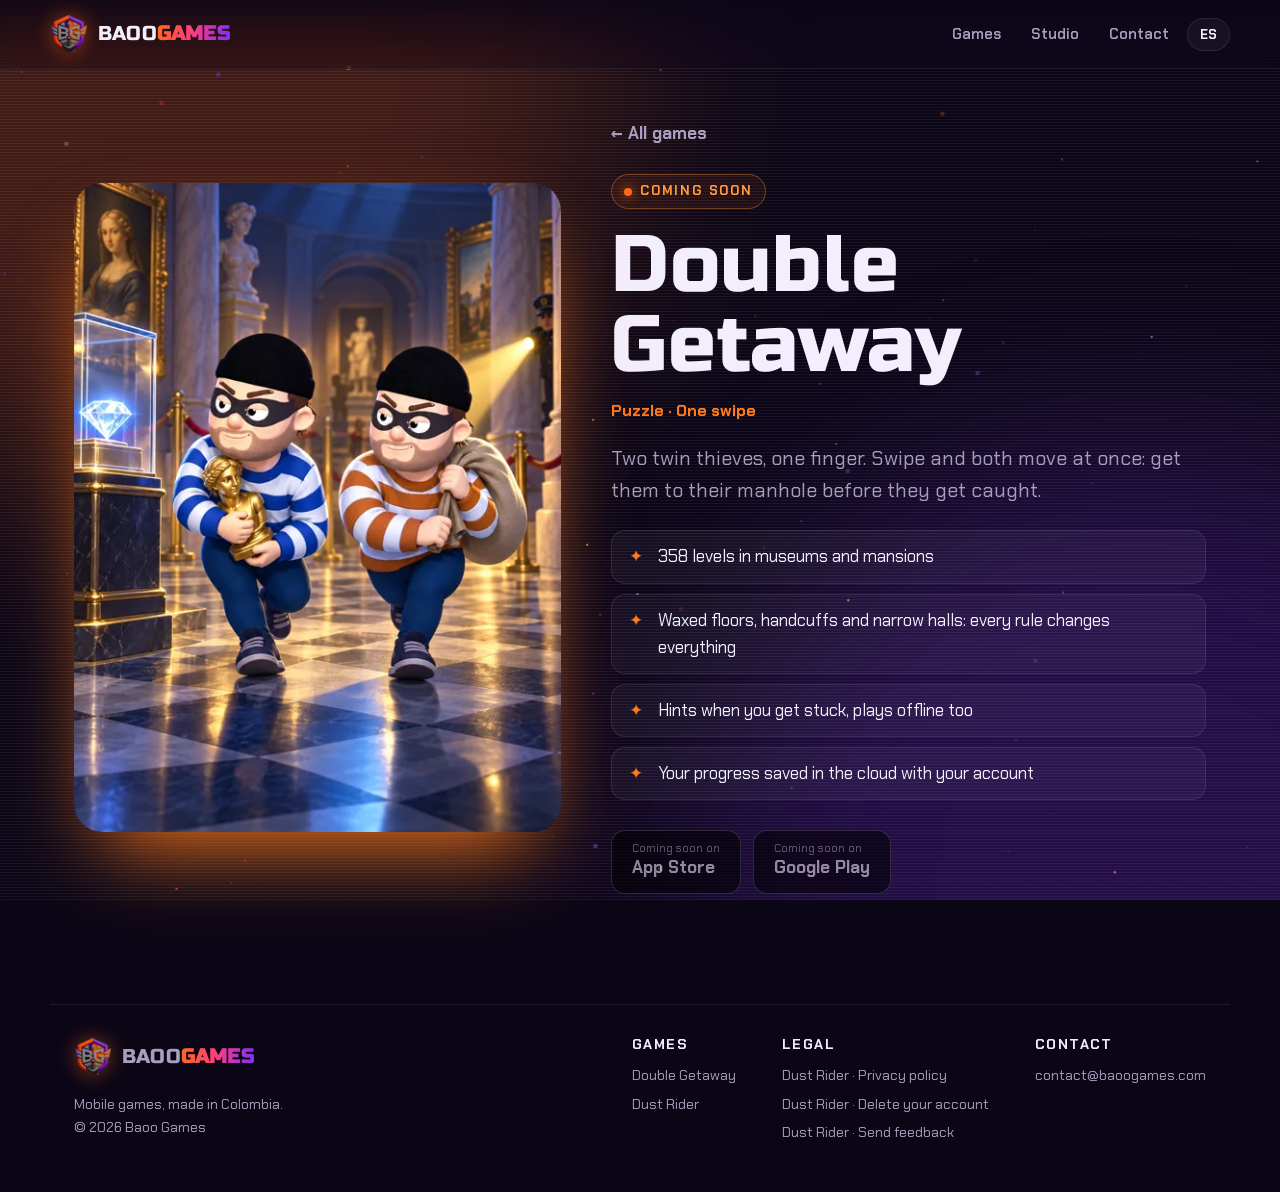
==== double-getaway/index.html @ abc65298 "New studio homepage and game pages, legal pages restyled baoogames.com now has a homepage in the shi" ====
<!doctype html>
<html lang="es">
<head>
<meta charset="utf-8">
<meta name="viewport" content="width=device-width, initial-scale=1">
<title>Double Getaway · Baoo Games</title>
<meta name="description" content="Dos ladrones gemelos, un solo dedo. Desliza y los dos se mueven a la vez: llévalos a su alcantarilla antes de que los atrapen.">
<meta property="og:title" content="Double Getaway · Baoo Games">
<meta property="og:description" content="Dos ladrones gemelos, un solo dedo. Desliza y los dos se mueven a la vez: llévalos a su alcantarilla antes de que los atrapen.">
<meta property="og:image" content="https://baoogames.com/assets/img/double-getaway-arte.webp">
<meta property="og:type" content="website">
<meta name="theme-color" content="#0b0616">
<link rel="icon" href="../assets/img/favicon.png">
<link rel="apple-touch-icon" href="../assets/img/favicon.png">
<link rel="preconnect" href="https://fonts.googleapis.com"><link rel="preconnect" href="https://fonts.gstatic.com" crossorigin><link href="https://fonts.googleapis.com/css2?family=Chakra+Petch:wght@400;600;700&family=Russo+One&display=swap" rel="stylesheet">
<link rel="stylesheet" href="../assets/estilo.css">
</head>
<body>
<div class="fondo" aria-hidden="true"><canvas id="chispas"></canvas><div class="rejilla"></div><div class="ruido"></div></div>
<header class="barra">
  <a class="marca" href="../"><img src="../assets/img/escudo.webp" alt=""><span>BAOO<b>GAMES</b></span></a>
  <nav>
    <a class="opc" href="../#juegos"><span class="es">Juegos</span><span class="en">Games</span></a>
    <a class="opc" href="../#estudio"><span class="es">Estudio</span><span class="en">Studio</span></a>
    <a class="opc" href="../#contacto"><span class="es">Contacto</span><span class="en">Contact</span></a>
    <button class="idioma" type="button" aria-label="Language">EN</button>
  </nav>
</header>

<main>
<div class="ficha" style="--c:#ff7a1a">
  <div class="portadilla aparece"><img src="../assets/img/double-getaway-arte.webp" alt="Double Getaway"></div>
  <div class="aparece">
    <a class="volver" href="../#juegos">← <span class="es">Todos los juegos</span><span class="en">All games</span></a><br><br>
    <span class="etiqueta"><i></i><span class="es">Próximamente</span><span class="en">Coming soon</span></span>
    <h1>Double Getaway</h1>
    <span class="genero"><span class="es">Puzzle · Un deslizamiento</span><span class="en">Puzzle · One swipe</span></span>
    <p class="frase"><span class="es">Dos ladrones gemelos, un solo dedo. Desliza y los dos se mueven a la vez: llévalos a su alcantarilla antes de que los atrapen.</span><span class="en">Two twin thieves, one finger. Swipe and both move at once: get them to their manhole before they get caught.</span></p>
    <ul class="puntos"><li><span class="es">358 niveles en museos y mansiones</span><span class="en">358 levels in museums and mansions</span></li><li><span class="es">Piso encerado, esposas y pasillos angostos: cada regla cambia todo</span><span class="en">Waxed floors, handcuffs and narrow halls: every rule changes everything</span></li><li><span class="es">Pistas cuando te trabes, y se juega sin internet</span><span class="en">Hints when you get stuck, plays offline too</span></li><li><span class="es">Tu progreso guardado en la nube con tu cuenta</span><span class="en">Your progress saved in the cloud with your account</span></li></ul>
    <div class="tiendas"><span class="tienda pronto"><span><small><span class="es">Próximamente en</span><span class="en">Coming soon on</span></small>App Store</span></span><span class="tienda pronto"><span><small><span class="es">Próximamente en</span><span class="en">Coming soon on</span></small>Google Play</span></span></div>
    
  </div>
</div>
</main>
<footer>
  <div>
    <a class="marca" href="../"><img src="../assets/img/escudo.webp" alt=""><span>BAOO<b>GAMES</b></span></a>
    <p><span class="es">Juegos para el teléfono, hechos en Colombia.</span><span class="en">Mobile games, made in Colombia.</span><br>© 2026 Baoo Games</p>
  </div>
  <div class="cols">
    <div><h4><span class="es">Juegos</span><span class="en">Games</span></h4><a href="../double-getaway/">Double Getaway</a><a href="../dust-rider/">Dust Rider</a></div>
    <div><h4><span class="es">Legal</span><span class="en">Legal</span></h4><a href="../dust-rider/privacidad/" class="es">Dust Rider · Política de privacidad</a><a href="../dust-rider/privacy/" class="en">Dust Rider · Privacy policy</a><a href="../dust-rider/borrar-cuenta/" class="es">Dust Rider · Eliminar tu cuenta</a><a href="../dust-rider/delete-account/" class="en">Dust Rider · Delete your account</a><a href="../dust-rider/comentarios/" class="es">Dust Rider · Enviar comentarios</a><a href="../dust-rider/feedback/" class="en">Dust Rider · Send feedback</a></div>
    <div><h4><span class="es">Contacto</span><span class="en">Contact</span></h4><a href="mailto:contact@baoogames.com">contact@baoogames.com</a></div>
  </div>
</footer>
<script src="../assets/sitio.js"></script>
</body>
</html>
---- assets/estilo.css ----
/* Baoo Games — the studio's colors come from the BG shield: orange, purple and steel on a night background. */
:root {
  --noche: #0b0616;
  --noche-2: #140b26;
  --panel: rgba(255, 255, 255, 0.045);
  --borde: rgba(255, 255, 255, 0.09);
  --naranja: #ff6a1a;
  --naranja-2: #ff9a3d;
  --morado: #7b2ff7;
  --morado-2: #a46bff;
  --acero: #b9b6c6;
  --texto: #f3eefc;
  --tenue: #a79fbd;
  --grad: linear-gradient(100deg, var(--naranja) 0%, #ff3d7f 48%, var(--morado) 100%);
  --radio: 22px;
  --ancho: 1180px;
  color-scheme: dark;
}

* { box-sizing: border-box; }
html { scroll-behavior: smooth; }
body {
  margin: 0;
  background: var(--noche);
  color: var(--texto);
  font: 400 17px/1.6 "Chakra Petch", system-ui, sans-serif;
  overflow-x: hidden;
  -webkit-font-smoothing: antialiased;
}
img { max-width: 100%; display: block; }
a { color: inherit; }
h1, h2, h3, .marca { font-family: "Russo One", "Chakra Petch", system-ui, sans-serif; font-weight: 400; letter-spacing: .01em; }

/* ---------- animated backdrop: drifting orange/purple glows, a perspective grid and pixel embers ---------- */
.fondo { position: fixed; inset: 0; z-index: -1; pointer-events: none; overflow: hidden; }
.fondo::before, .fondo::after {
  content: ""; position: absolute; width: min(70vmax, 1100px); height: min(70vmax, 1100px); border-radius: 50%;
  filter: blur(110px); opacity: .22; animation: deriva 22s ease-in-out infinite alternate;
}
.fondo::before { background: var(--naranja); top: -30vmax; left: -22vmax; }
.fondo::after { background: var(--morado); bottom: -34vmax; right: -24vmax; animation-delay: -11s; }
@keyframes deriva { to { transform: translate(14vmax, 10vmax) scale(1.15); } }
.rejilla {
  position: absolute; left: -50%; right: -50%; bottom: -10%; height: 55%;
  background-image:
    linear-gradient(rgba(164, 107, 255, .22) 1px, transparent 1px),
    linear-gradient(90deg, rgba(164, 107, 255, .22) 1px, transparent 1px);
  background-size: 60px 60px;
  transform: perspective(500px) rotateX(62deg);
  transform-origin: bottom;
  mask-image: linear-gradient(to top, #000 10%, transparent 85%);
  -webkit-mask-image: linear-gradient(to top, #000 10%, transparent 85%);
  animation: avanza 4s linear infinite;
}
@keyframes avanza { to { background-position: 0 60px, 0 0; } }
#chispas { position: absolute; inset: 0; width: 100%; height: 100%; }
.ruido {
  position: absolute; inset: 0; opacity: .06; mix-blend-mode: overlay;
  background-image: repeating-linear-gradient(0deg, #fff 0 1px, transparent 1px 3px);
}

/* ---------- top bar ---------- */
.barra {
  position: fixed; top: 0; left: 0; right: 0; z-index: 20;
  display: flex; align-items: center; gap: 18px;
  padding: 14px max(16px, calc((100vw - var(--ancho)) / 2));
  backdrop-filter: blur(14px) saturate(140%); -webkit-backdrop-filter: blur(14px) saturate(140%);
  background: linear-gradient(to bottom, rgba(11, 6, 22, .85), rgba(11, 6, 22, .35));
  border-bottom: 1px solid var(--borde);
}
.marca { display: flex; align-items: center; gap: 10px; text-decoration: none; font-size: 20px; }
.marca img { width: 38px; height: 38px; object-fit: contain; filter: drop-shadow(0 0 10px rgba(255, 106, 26, .45)); }
.marca b { background: var(--grad); -webkit-background-clip: text; background-clip: text; color: transparent; }
.barra nav { margin-left: auto; display: flex; gap: 6px; align-items: center; }
.barra nav a {
  text-decoration: none; color: var(--tenue); font-weight: 600; font-size: 15px;
  padding: 8px 12px; border-radius: 10px; transition: color .2s, background .2s;
}
.barra nav a:hover { color: var(--texto); background: var(--panel); }
.idioma {
  font: 700 13px "Chakra Petch", sans-serif; color: var(--texto); cursor: pointer;
  background: var(--panel); border: 1px solid var(--borde); border-radius: 999px; padding: 7px 12px;
}
.idioma:hover { border-color: var(--morado-2); }

/* ---------- hero ---------- */
.portada {
  min-height: min(100svh, 980px); display: grid; grid-template-columns: 1.1fr .9fr; align-items: center; gap: 40px;
  max-width: var(--ancho); margin: 0 auto; padding: 110px 24px 60px;
}
.etiqueta {
  display: inline-flex; align-items: center; gap: 8px; font-weight: 700; font-size: 13px;
  text-transform: uppercase; letter-spacing: .14em; color: var(--naranja-2);
  padding: 6px 12px; border-radius: 999px; border: 1px solid rgba(255, 154, 61, .35); background: rgba(255, 106, 26, .08);
}
.etiqueta i { width: 8px; height: 8px; border-radius: 50%; background: var(--naranja); box-shadow: 0 0 12px var(--naranja); animation: late 1.6s infinite; }
@keyframes late { 50% { opacity: .35; } }
.portada h1 { font-size: clamp(44px, 7.2vw, 92px); line-height: .98; margin: 22px 0 18px; }
.portada h1 span { display: block; }
.brillo {
  background: var(--grad); background-size: 200% 100%;
  -webkit-background-clip: text; background-clip: text; color: transparent;
  animation: corre 6s linear infinite;
}
@keyframes corre { to { background-position: 200% 0; } }
.portada p { font-size: clamp(17px, 1.6vw, 20px); color: var(--tenue); max-width: 520px; margin: 0 0 30px; }
.botones { display: flex; flex-wrap: wrap; gap: 14px; }
.boton {
  --c: var(--naranja);
  position: relative; display: inline-flex; align-items: center; gap: 10px;
  padding: 15px 26px; border-radius: 14px; font: 700 16px "Chakra Petch", sans-serif;
  text-decoration: none; color: #fff; background: var(--grad); border: 0; cursor: pointer;
  box-shadow: 0 10px 30px -8px rgba(255, 106, 26, .6), inset 0 1px 0 rgba(255, 255, 255, .3);
  transition: transform .2s, box-shadow .2s;
}
.boton:hover { transform: translateY(-3px); box-shadow: 0 16px 40px -8px rgba(123, 47, 247, .7), inset 0 1px 0 rgba(255, 255, 255, .3); }
.boton.fantasma { background: var(--panel); border: 1px solid var(--borde); box-shadow: none; }
.boton.fantasma:hover { border-color: var(--morado-2); }

.escenario { position: relative; display: grid; place-items: center; aspect-ratio: 1; }
.escenario::before {
  content: ""; position: absolute; inset: 8%; border-radius: 50%;
  background: conic-gradient(from 0deg, var(--naranja), #ff3d7f, var(--morado), var(--naranja));
  filter: blur(60px); opacity: .55; animation: gira 12s linear infinite;
}
.anillo {
  position: absolute; inset: 4%; border-radius: 50%; border: 2px dashed rgba(164, 107, 255, .35);
  animation: gira 40s linear infinite;
}
.anillo.dos { inset: 14%; border: 1px solid rgba(255, 154, 61, .3); animation-duration: 26s; animation-direction: reverse; }
@keyframes gira { to { transform: rotate(360deg); } }
.escudo {
  position: relative; width: 74%; transform-style: preserve-3d;
  animation: flota 6s ease-in-out infinite;
  filter: drop-shadow(0 30px 40px rgba(0, 0, 0, .6)) drop-shadow(0 0 30px rgba(123, 47, 247, .35));
  transition: transform .15s ease-out;
}
@keyframes flota { 50% { translate: 0 -16px; } }

/* ---------- ticker ---------- */
.cinta {
  overflow: hidden; border-block: 1px solid var(--borde);
  background: linear-gradient(90deg, rgba(255, 106, 26, .12), rgba(123, 47, 247, .12));
  transform: rotate(-1.5deg); margin: 10px -20px 0;
}
.cinta div { display: flex; width: max-content; animation: cinta 28s linear infinite; }
.cinta span { font: 400 22px "Russo One", sans-serif; padding: 16px 26px; white-space: nowrap; color: var(--acero); }
.cinta span::after { content: "✦"; margin-left: 52px; color: var(--naranja); }
@keyframes cinta { to { transform: translateX(-50%); } }

/* ---------- sections ---------- */
section { max-width: var(--ancho); margin: 0 auto; padding: 110px 24px 40px; }
.titulo { display: flex; align-items: end; justify-content: space-between; gap: 20px; margin-bottom: 38px; flex-wrap: wrap; }
.titulo h2 { font-size: clamp(34px, 5vw, 58px); line-height: 1; margin: 8px 0 0; }
.titulo p { color: var(--tenue); max-width: 420px; margin: 0; }
.mini { font-weight: 700; font-size: 13px; letter-spacing: .18em; text-transform: uppercase; color: var(--morado-2); }

/* ---------- game cards ---------- */
.juegos { display: grid; grid-template-columns: repeat(auto-fill, minmax(320px, 1fr)); gap: 26px; }
.carta {
  --c: var(--naranja);
  position: relative; display: flex; flex-direction: column; border-radius: var(--radio);
  text-decoration: none; background: var(--noche-2); isolation: isolate;
  transform-style: preserve-3d; transition: transform .2s ease-out;
}
.carta::before {   /* animated neon edge */
  content: ""; position: absolute; inset: -1px; border-radius: inherit; z-index: -1; padding: 1.5px;
  background: conic-gradient(from var(--angulo, 0deg), var(--c), transparent 30%, var(--morado) 55%, transparent 80%, var(--c));
  -webkit-mask: linear-gradient(#000 0 0) content-box, linear-gradient(#000 0 0);
  -webkit-mask-composite: xor; mask-composite: exclude;
  opacity: .45; transition: opacity .3s;
  animation: borde 5s linear infinite;
}
@property --angulo { syntax: "<angle>"; initial-value: 0deg; inherits: false; }
@keyframes borde { to { --angulo: 360deg; } }
.carta:hover::before { opacity: 1; }
.carta:hover { box-shadow: 0 30px 60px -20px color-mix(in srgb, var(--c) 55%, transparent); }
.carta .arte { position: relative; aspect-ratio: 4 / 3; overflow: hidden; border-radius: var(--radio) var(--radio) 0 0; }
.carta .arte img { width: 100%; height: 100%; object-fit: cover; transition: transform .6s; }
.carta:hover .arte img { transform: scale(1.07); }
.carta .arte::after { content: ""; position: absolute; inset: 0; background: linear-gradient(to top, var(--noche-2), transparent 55%); }
.estado {
  position: absolute; top: 14px; left: 14px; z-index: 2; font: 700 12px "Chakra Petch", sans-serif;
  letter-spacing: .1em; text-transform: uppercase; padding: 6px 11px; border-radius: 999px;
  background: rgba(11, 6, 22, .7); border: 1px solid rgba(255, 255, 255, .18); backdrop-filter: blur(6px);
}
.carta .info { padding: 4px 24px 26px; display: flex; flex-direction: column; gap: 8px; flex: 1; }
.carta .icono { width: 64px; height: 64px; border-radius: 16px; margin-top: -40px; position: relative; z-index: 2; box-shadow: 0 8px 20px rgba(0, 0, 0, .5), 0 0 0 3px var(--noche-2); }
.carta h3 { font-size: 28px; margin: 6px 0 0; }
.genero { color: var(--c); font-weight: 700; font-size: 14px; }
.carta p { color: var(--tenue); margin: 0; font-size: 15.5px; }
.ver { margin-top: auto; padding-top: 12px; font-weight: 700; color: var(--texto); display: inline-flex; gap: 8px; align-items: center; }
.ver::after { content: "→"; transition: transform .2s; }
.carta:hover .ver::after { transform: translateX(5px); }

.carta.secreta { cursor: default; min-height: 420px; justify-content: center; align-items: center; text-align: center; padding: 30px; }
.carta.secreta .signo {
  font: 400 110px/1 "Russo One", sans-serif; background: var(--grad); -webkit-background-clip: text; background-clip: text; color: transparent;
  animation: falla 3.2s infinite;
}
@keyframes falla {
  0%, 88%, 100% { transform: none; text-shadow: none; }
  90% { transform: translate(-4px, 2px) skewX(8deg); }
  92% { transform: translate(5px, -2px) skewX(-6deg); }
  94% { transform: translate(-2px, 0); }
}
.carta.secreta h3 { margin-top: 18px; }

/* ---------- studio ---------- */
.estudio { display: grid; grid-template-columns: 1fr 1fr; gap: 40px; align-items: center; }
.estudio .texto p { color: var(--tenue); font-size: 18px; }
.estudio .texto strong { color: var(--texto); }
.cifras { display: grid; grid-template-columns: repeat(2, 1fr); gap: 16px; }
.cifra { padding: 26px 22px; border-radius: var(--radio); background: var(--panel); border: 1px solid var(--borde); }
.cifra b { display: block; font: 400 46px/1 "Russo One", sans-serif; background: var(--grad); -webkit-background-clip: text; background-clip: text; color: transparent; }
.cifra span { color: var(--tenue); font-size: 15px; }
.valores { display: grid; grid-template-columns: repeat(3, 1fr); gap: 18px; margin-top: 40px; }
.valor { padding: 24px; border-radius: var(--radio); background: var(--panel); border: 1px solid var(--borde); }
.valor .ico { font-size: 28px; }
.valor h3 { font-size: 21px; margin: 10px 0 6px; }
.valor p { margin: 0; color: var(--tenue); font-size: 15.5px; }

/* ---------- contact + footer ---------- */
.contacto {
  text-align: center; border-radius: 30px; padding: 60px 24px; margin-top: 40px; position: relative; overflow: hidden;
  background: radial-gradient(120% 140% at 0% 0%, rgba(255, 106, 26, .25), transparent 55%), radial-gradient(120% 140% at 100% 100%, rgba(123, 47, 247, .3), transparent 55%), var(--noche-2);
  border: 1px solid var(--borde);
}
.contacto h2 { font-size: clamp(30px, 4.5vw, 52px); margin: 0 0 12px; }
.contacto p { color: var(--tenue); margin: 0 auto 26px; max-width: 520px; }
footer {
  max-width: var(--ancho); margin: 70px auto 0; padding: 30px 24px 40px; border-top: 1px solid var(--borde);
  display: flex; flex-wrap: wrap; gap: 24px; justify-content: space-between; color: var(--tenue); font-size: 14px;
}
footer .cols { display: flex; gap: 46px; flex-wrap: wrap; }
footer h4 { margin: 0 0 8px; color: var(--texto); font: 700 14px "Chakra Petch", sans-serif; text-transform: uppercase; letter-spacing: .1em; }
footer a { display: block; text-decoration: none; padding: 3px 0; }
footer a:hover { color: var(--naranja-2); }

/* ---------- game page ---------- */
.ficha { display: grid; grid-template-columns: .9fr 1.1fr; gap: 50px; align-items: center; max-width: var(--ancho); margin: 0 auto; padding: 120px 24px 40px; min-height: min(90svh, 980px); }
.ficha .portadilla { position: relative; border-radius: 28px; overflow: hidden; aspect-ratio: 3 / 4; box-shadow: 0 40px 80px -30px var(--c, var(--naranja)); }
.ficha .portadilla img { width: 100%; height: 100%; object-fit: cover; }
.ficha h1 { font-size: clamp(44px, 6.5vw, 80px); line-height: 1; margin: 16px 0 12px; }
.ficha .genero { font-size: 16px; }
.ficha .frase { font-size: 20px; color: var(--tenue); margin: 18px 0 24px; }
.puntos { list-style: none; padding: 0; margin: 0 0 30px; display: grid; gap: 10px; }
.puntos li { padding: 12px 16px 12px 46px; border-radius: 14px; background: var(--panel); border: 1px solid var(--borde); position: relative; }
.puntos li::before { content: "✦"; position: absolute; left: 17px; color: var(--c, var(--naranja)); }
.tiendas { display: flex; flex-wrap: wrap; gap: 12px; }
.tienda { display: inline-flex; align-items: center; gap: 10px; padding: 12px 20px; border-radius: 14px; background: #000; border: 1px solid rgba(255, 255, 255, .25); text-decoration: none; font-weight: 700; }
.tienda small { display: block; font-weight: 400; font-size: 11px; color: var(--tenue); line-height: 1; }
.tienda.pronto { opacity: .55; cursor: default; }
.legales { display: flex; flex-wrap: wrap; gap: 10px; margin-top: 26px; }
.legales a { font-size: 14px; color: var(--tenue); padding: 7px 12px; border-radius: 10px; border: 1px solid var(--borde); text-decoration: none; }
.legales a:hover { color: var(--texto); border-color: var(--morado-2); }
.volver { color: var(--tenue); text-decoration: none; font-weight: 700; }
.volver:hover { color: var(--texto); }

/* ---------- reveal on scroll ---------- */
.aparece { opacity: 0; transform: translateY(26px); transition: opacity .7s ease, transform .7s ease; }
.aparece.visto { opacity: 1; transform: none; }

html[lang="en"] .es { display: none; }
html[lang="es"] .en { display: none; }

@media (max-width: 860px) {
  .portada, .ficha, .estudio { grid-template-columns: 1fr; }
  .portada { padding-top: 96px; text-align: left; }
  .escenario { max-width: 420px; margin: 0 auto; order: -1; width: 80%; }
  .ficha .portadilla { max-width: 420px; }
  .valores { grid-template-columns: 1fr; }
  .barra nav a.opc { display: none; }
  section { padding-top: 80px; }
}
@media (prefers-reduced-motion: reduce) {
  *, *::before, *::after { animation: none !important; transition: none !important; }
  .aparece { opacity: 1; transform: none; }
}
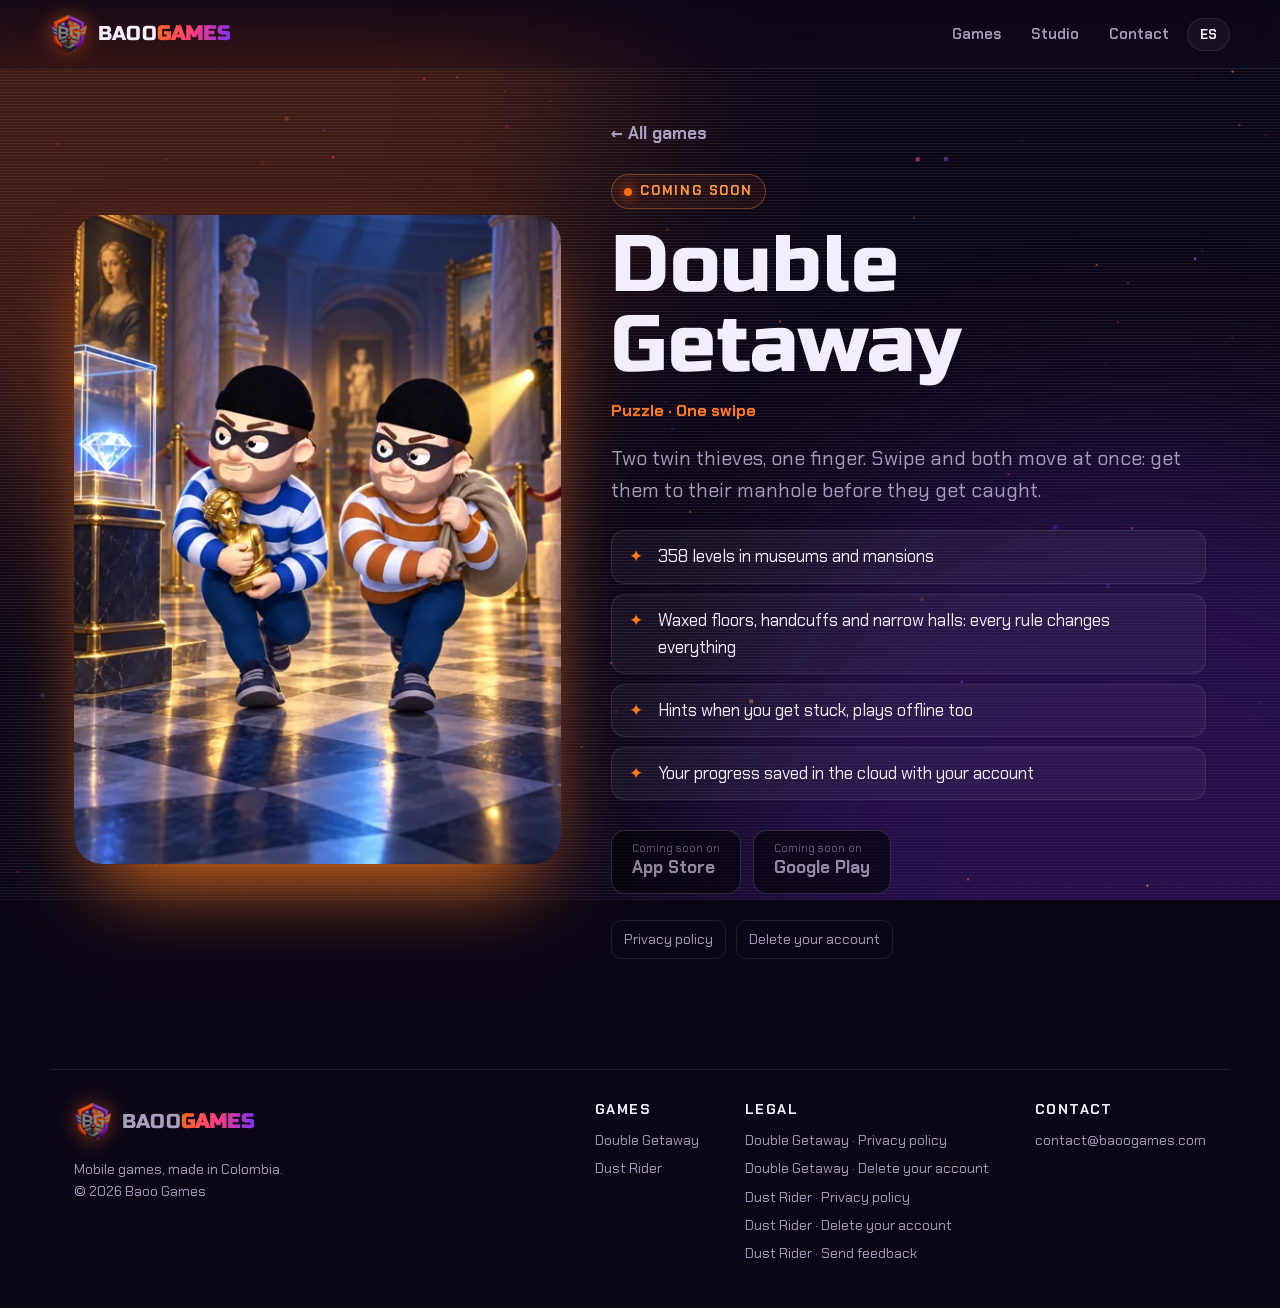
==== commit bd144244: "Double Getaway privacy policy and account deletion pages; Dust Rider policy mentions the shared acco" ====
--- a/double-getaway/index.html
+++ b/double-getaway/index.html
@@ -38,7 +38,7 @@
     <p class="frase"><span class="es">Dos ladrones gemelos, un solo dedo. Desliza y los dos se mueven a la vez: llévalos a su alcantarilla antes de que los atrapen.</span><span class="en">Two twin thieves, one finger. Swipe and both move at once: get them to their manhole before they get caught.</span></p>
     <ul class="puntos"><li><span class="es">358 niveles en museos y mansiones</span><span class="en">358 levels in museums and mansions</span></li><li><span class="es">Piso encerado, esposas y pasillos angostos: cada regla cambia todo</span><span class="en">Waxed floors, handcuffs and narrow halls: every rule changes everything</span></li><li><span class="es">Pistas cuando te trabes, y se juega sin internet</span><span class="en">Hints when you get stuck, plays offline too</span></li><li><span class="es">Tu progreso guardado en la nube con tu cuenta</span><span class="en">Your progress saved in the cloud with your account</span></li></ul>
     <div class="tiendas"><span class="tienda pronto"><span><small><span class="es">Próximamente en</span><span class="en">Coming soon on</span></small>App Store</span></span><span class="tienda pronto"><span><small><span class="es">Próximamente en</span><span class="en">Coming soon on</span></small>Google Play</span></span></div>
-    
+    <div class="legales"><a class="es" href="../double-getaway/privacidad/">Política de privacidad</a><a class="en" href="../double-getaway/privacy/">Privacy policy</a><a class="es" href="../double-getaway/borrar-cuenta/">Borrar tu cuenta</a><a class="en" href="../double-getaway/delete-account/">Delete your account</a></div>
   </div>
 </div>
 </main>
@@ -49,7 +49,7 @@
   </div>
   <div class="cols">
     <div><h4><span class="es">Juegos</span><span class="en">Games</span></h4><a href="../double-getaway/">Double Getaway</a><a href="../dust-rider/">Dust Rider</a></div>
-    <div><h4><span class="es">Legal</span><span class="en">Legal</span></h4><a href="../dust-rider/privacidad/" class="es">Dust Rider · Política de privacidad</a><a href="../dust-rider/privacy/" class="en">Dust Rider · Privacy policy</a><a href="../dust-rider/borrar-cuenta/" class="es">Dust Rider · Eliminar tu cuenta</a><a href="../dust-rider/delete-account/" class="en">Dust Rider · Delete your account</a><a href="../dust-rider/comentarios/" class="es">Dust Rider · Enviar comentarios</a><a href="../dust-rider/feedback/" class="en">Dust Rider · Send feedback</a></div>
+    <div><h4><span class="es">Legal</span><span class="en">Legal</span></h4><a href="../double-getaway/privacidad/" class="es">Double Getaway · Política de privacidad</a><a href="../double-getaway/privacy/" class="en">Double Getaway · Privacy policy</a><a href="../double-getaway/borrar-cuenta/" class="es">Double Getaway · Borrar tu cuenta</a><a href="../double-getaway/delete-account/" class="en">Double Getaway · Delete your account</a><a href="../dust-rider/privacidad/" class="es">Dust Rider · Política de privacidad</a><a href="../dust-rider/privacy/" class="en">Dust Rider · Privacy policy</a><a href="../dust-rider/borrar-cuenta/" class="es">Dust Rider · Eliminar tu cuenta</a><a href="../dust-rider/delete-account/" class="en">Dust Rider · Delete your account</a><a href="../dust-rider/comentarios/" class="es">Dust Rider · Enviar comentarios</a><a href="../dust-rider/feedback/" class="en">Dust Rider · Send feedback</a></div>
     <div><h4><span class="es">Contacto</span><span class="en">Contact</span></h4><a href="mailto:contact@baoogames.com">contact@baoogames.com</a></div>
   </div>
 </footer>
--- a/assets/estilo.css
+++ b/assets/estilo.css
@@ -277,3 +277,17 @@
   *, *::before, *::after { animation: none !important; transition: none !important; }
   .aparece { opacity: 1; transform: none; }
 }
+
+/* ---------- legal pages (privacy, delete account) ---------- */
+.legal { max-width: 860px; margin: 0 auto; padding: 110px 24px 20px; }
+.legal .otra { float: right; color: var(--naranja-2); font-weight: 700; text-decoration: none; }
+.legal article {
+  margin-top: 18px; padding: 38px 42px; border-radius: var(--radio);
+  background: rgba(20, 11, 38, .82); border: 1px solid var(--borde); color: #ddd6ec;
+}
+.legal h1 { font-size: clamp(28px, 4vw, 40px); line-height: 1.12; margin: 0 0 14px; color: var(--texto); }
+.legal h2 { font-size: 22px; margin: 34px 0 10px; padding-bottom: 8px; border-bottom: 1px solid var(--borde); color: var(--texto); }
+.legal strong { color: var(--texto); }
+.legal a { color: var(--naranja-2); }
+.legal li { margin: 6px 0; }
+@media (max-width: 600px) { .legal article { padding: 24px 18px; } }
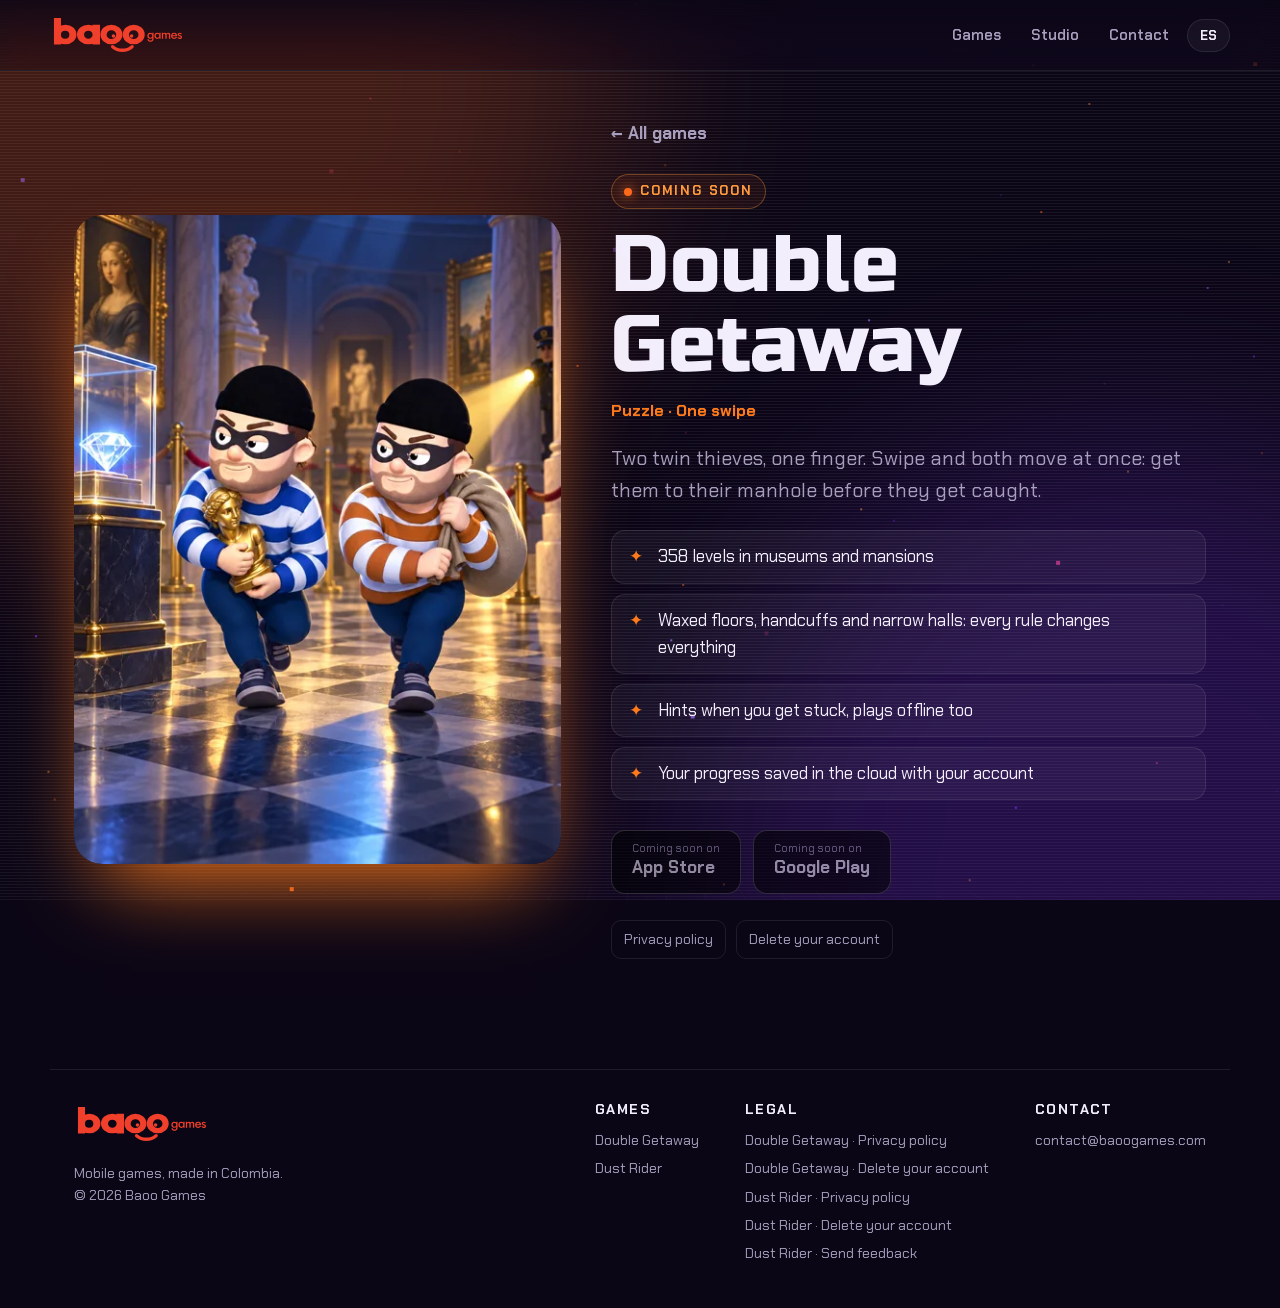
==== commit cfb1eb46: "New Baoo Games logo: header, footer, hero, favicon and share image The smile logo replaces the BG sh" ====
--- a/double-getaway/index.html
+++ b/double-getaway/index.html
@@ -11,14 +11,14 @@
 <meta property="og:type" content="website">
 <meta name="theme-color" content="#0b0616">
 <link rel="icon" href="../assets/img/favicon.png">
-<link rel="apple-touch-icon" href="../assets/img/favicon.png">
+<link rel="apple-touch-icon" href="../assets/img/apple-touch-icon.png">
 <link rel="preconnect" href="https://fonts.googleapis.com"><link rel="preconnect" href="https://fonts.gstatic.com" crossorigin><link href="https://fonts.googleapis.com/css2?family=Chakra+Petch:wght@400;600;700&family=Russo+One&display=swap" rel="stylesheet">
 <link rel="stylesheet" href="../assets/estilo.css">
 </head>
 <body>
 <div class="fondo" aria-hidden="true"><canvas id="chispas"></canvas><div class="rejilla"></div><div class="ruido"></div></div>
 <header class="barra">
-  <a class="marca" href="../"><img src="../assets/img/escudo.webp" alt=""><span>BAOO<b>GAMES</b></span></a>
+  <a class="marca" href="../"><img src="../assets/img/logo.svg" alt="Baoo Games"></a>
   <nav>
     <a class="opc" href="../#juegos"><span class="es">Juegos</span><span class="en">Games</span></a>
     <a class="opc" href="../#estudio"><span class="es">Estudio</span><span class="en">Studio</span></a>
@@ -44,7 +44,7 @@
 </main>
 <footer>
   <div>
-    <a class="marca" href="../"><img src="../assets/img/escudo.webp" alt=""><span>BAOO<b>GAMES</b></span></a>
+    <a class="marca" href="../"><img src="../assets/img/logo.svg" alt="Baoo Games"></a>
     <p><span class="es">Juegos para el teléfono, hechos en Colombia.</span><span class="en">Mobile games, made in Colombia.</span><br>© 2026 Baoo Games</p>
   </div>
   <div class="cols">
--- a/assets/estilo.css
+++ b/assets/estilo.css
@@ -69,7 +69,7 @@
   border-bottom: 1px solid var(--borde);
 }
 .marca { display: flex; align-items: center; gap: 10px; text-decoration: none; font-size: 20px; }
-.marca img { width: 38px; height: 38px; object-fit: contain; filter: drop-shadow(0 0 10px rgba(255, 106, 26, .45)); }
+.marca img { height: 42px; width: auto; display: block; }
 .marca b { background: var(--grad); -webkit-background-clip: text; background-clip: text; color: transparent; }
 .barra nav { margin-left: auto; display: flex; gap: 6px; align-items: center; }
 .barra nav a {
@@ -130,9 +130,9 @@
 .anillo.dos { inset: 14%; border: 1px solid rgba(255, 154, 61, .3); animation-duration: 26s; animation-direction: reverse; }
 @keyframes gira { to { transform: rotate(360deg); } }
 .escudo {
-  position: relative; width: 74%; transform-style: preserve-3d;
+  position: relative; width: 58%; transform-style: preserve-3d;
   animation: flota 6s ease-in-out infinite;
-  filter: drop-shadow(0 30px 40px rgba(0, 0, 0, .6)) drop-shadow(0 0 30px rgba(123, 47, 247, .35));
+  filter: drop-shadow(0 30px 40px rgba(0, 0, 0, .6)) drop-shadow(0 0 34px rgba(240, 63, 42, .45));
   transition: transform .15s ease-out;
 }
 @keyframes flota { 50% { translate: 0 -16px; } }
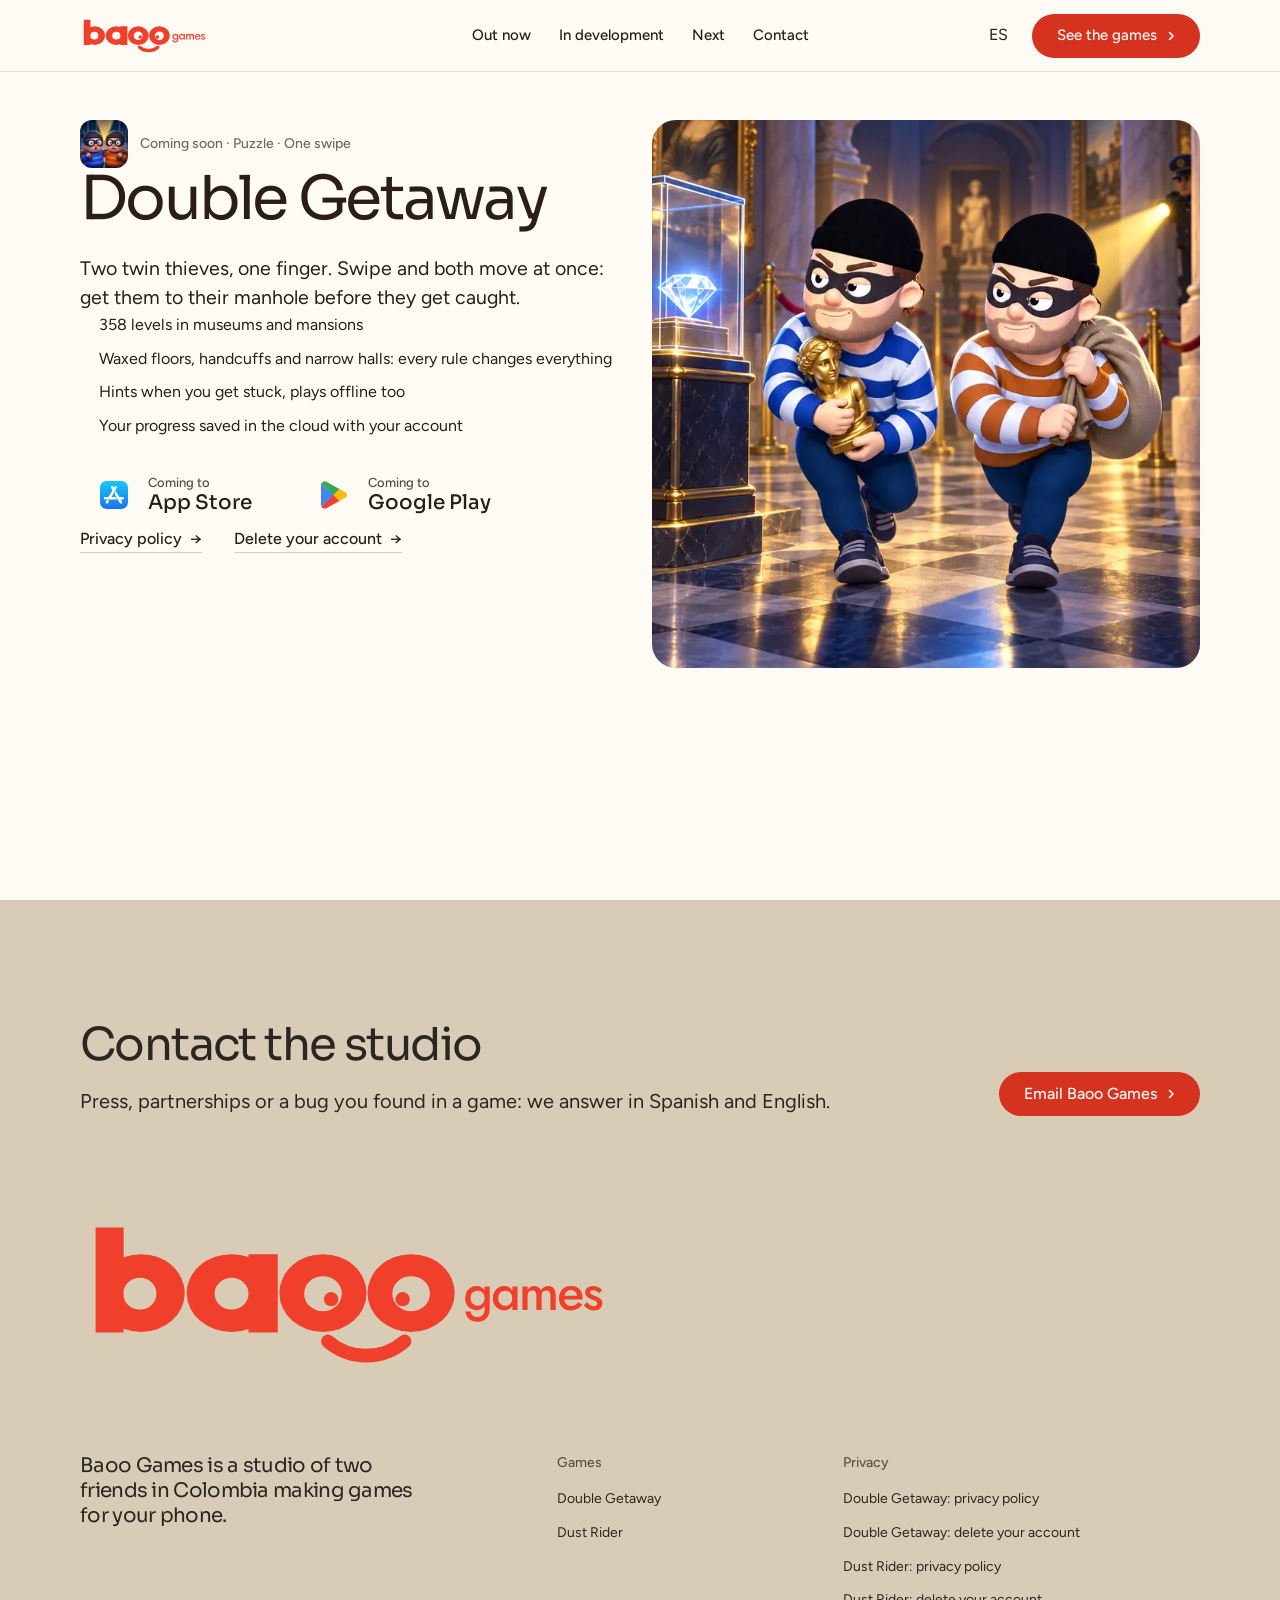
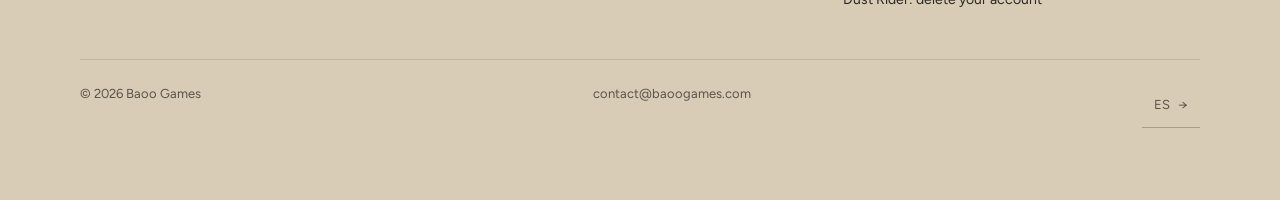
==== commit 498f5e0b: "Redesign: the studio's homepage, its five games by stage The homepage now belongs to Baoo Games rath" ====
--- a/double-getaway/index.html
+++ b/double-getaway/index.html
@@ -1,58 +1,112 @@
 <!doctype html>
-<html lang="es">
+<html lang="es" data-type="software" data-radius="round" data-buttons="pill" data-ground="sand" data-motion>
 <head>
 <meta charset="utf-8">
-<meta name="viewport" content="width=device-width, initial-scale=1">
-<title>Double Getaway · Baoo Games</title>
+<meta name="viewport" content="width=device-width, initial-scale=1, viewport-fit=cover">
+<title>Double Getaway: puzzle · un deslizamiento, de Baoo Games</title>
 <meta name="description" content="Dos ladrones gemelos, un solo dedo. Desliza y los dos se mueven a la vez: llévalos a su alcantarilla antes de que los atrapen.">
-<meta property="og:title" content="Double Getaway · Baoo Games">
+<meta property="og:type" content="website">
+<meta property="og:title" content="Double Getaway: puzzle · un deslizamiento, de Baoo Games">
 <meta property="og:description" content="Dos ladrones gemelos, un solo dedo. Desliza y los dos se mueven a la vez: llévalos a su alcantarilla antes de que los atrapen.">
 <meta property="og:image" content="https://baoogames.com/assets/img/double-getaway-arte.webp">
-<meta property="og:type" content="website">
-<meta name="theme-color" content="#0b0616">
+<meta name="twitter:card" content="summary_large_image">
+<link rel="canonical" href="https://baoogames.com/">
 <link rel="icon" href="../assets/img/favicon.png">
 <link rel="apple-touch-icon" href="../assets/img/apple-touch-icon.png">
-<link rel="preconnect" href="https://fonts.googleapis.com"><link rel="preconnect" href="https://fonts.gstatic.com" crossorigin><link href="https://fonts.googleapis.com/css2?family=Chakra+Petch:wght@400;600;700&family=Russo+One&display=swap" rel="stylesheet">
+<meta name="theme-color" content="#fefbf5">
+<meta name="site-kind" content="gaming">
+<meta name="page-type" content="software">
+<link rel="preconnect" href="https://fonts.googleapis.com">
+<link rel="preconnect" href="https://fonts.gstatic.com" crossorigin>
+<link href="https://fonts.googleapis.com/css2?family=Sora:wght@400..700&family=Figtree:wght@400..600&display=swap" rel="stylesheet">
+<link rel="stylesheet" href="../assets/kit/system.css">
+<link rel="stylesheet" href="../assets/kit/ui/cards.css">
+<link rel="stylesheet" href="../assets/kit/motion/motion.css">
+<link rel="stylesheet" href="../assets/kit/backgrounds/backgrounds.css">
+<link rel="stylesheet" href="../assets/kit/layout/layout.css">
+<link rel="stylesheet" href="../assets/kit/icons/icon.css">
+<style>
+:root {
+  --p-bg: #fefbf5; --p-surface: #f6eee2; --p-ink: #2b1d17; --p-muted: #746962;
+  --p-accent: #f03f2a; --p-accent-ink: #fefbf5; --p-action: #d63220; --p-action-ink: #fefbf5;
+  --p-inv-bg: #2b1d17; --p-inv-surface: #382a24; --p-inv-ink: #fefbf5; --p-inv-muted: #a79f98;
+  --p-inv-accent: #f03f2a; --p-inv-accent-ink: #111111; --p-inv-action: #f03f2a; --p-inv-action-ink: #111111;
+  --font-display: "Sora", system-ui, sans-serif;
+  --font-text: "Figtree", system-ui, sans-serif;
+  --display-weight: 400;
+  --display-tracking: -0.035em;
+  --display-tracking-xl: -0.045em;
+  --ly-scale: 0.9;
+}
+</style>
 <link rel="stylesheet" href="../assets/estilo.css">
+<script>document.documentElement.classList.add('m-enter');setTimeout(()=>document.documentElement.classList.add('m-enter-done'),700)</script>
+<script src="../assets/kit/backgrounds/backgrounds.js"></script>
 </head>
 <body>
-<div class="fondo" aria-hidden="true"><canvas id="chispas"></canvas><div class="rejilla"></div><div class="ruido"></div></div>
-<header class="barra">
-  <a class="marca" href="../"><img src="../assets/img/logo.svg" alt="Baoo Games"></a>
-  <nav>
-    <a class="opc" href="../#juegos"><span class="es">Juegos</span><span class="en">Games</span></a>
-    <a class="opc" href="../#estudio"><span class="es">Estudio</span><span class="en">Studio</span></a>
-    <a class="opc" href="../#contacto"><span class="es">Contacto</span><span class="en">Contact</span></a>
-    <button class="idioma" type="button" aria-label="Language">EN</button>
-  </nav>
+<header class="nav nav--centre">
+  <div class="wrap nav__bar">
+    <a class="skip-link" href="#top"><span class="es">Ir al contenido</span><span class="en">Skip to content</span></a>
+    <a class="nav__logo" href="../#top"><img src="../assets/img/logo.svg" alt="Baoo Games" width="150" height="42"></a>
+    <nav class="nav__links" aria-label="Principal">
+      <div class="nav__item"><a class="nav__link" href="../#publicados"><span class="es">Publicados</span><span class="en">Out now</span></a></div>
+      <div class="nav__item"><a class="nav__link" href="../#en-desarrollo"><span class="es">En desarrollo</span><span class="en">In development</span></a></div>
+      <div class="nav__item"><a class="nav__link" href="../#lo-que-viene"><span class="es">Lo que viene</span><span class="en">Next</span></a></div>
+      <div class="nav__item"><a class="nav__link" href="../#contacto"><span class="es">Contacto</span><span class="en">Contact</span></a></div>
+    </nav>
+    <div class="nav__actions">
+      <button class="nav__link idioma" type="button" aria-label="English / Español">EN</button>
+      <a class="btn btn--primary" href="../#publicados"><span class="es">Ver los juegos</span><span class="en">See the games</span></a>
+    </div>
+    <button class="nav__toggle" type="button" aria-expanded="false" aria-label="Menu"><svg width="18" height="18" viewBox="0 0 18 18" aria-hidden="true"><path d="M2 5h14M2 13h14" stroke="currentColor" stroke-width="1.6" stroke-linecap="round"/></svg></button>
+  </div>
 </header>
-
-<main>
-<div class="ficha" style="--c:#ff7a1a">
-  <div class="portadilla aparece"><img src="../assets/img/double-getaway-arte.webp" alt="Double Getaway"></div>
-  <div class="aparece">
-    <a class="volver" href="../#juegos">← <span class="es">Todos los juegos</span><span class="en">All games</span></a><br><br>
-    <span class="etiqueta"><i></i><span class="es">Próximamente</span><span class="en">Coming soon</span></span>
-    <h1>Double Getaway</h1>
-    <span class="genero"><span class="es">Puzzle · Un deslizamiento</span><span class="en">Puzzle · One swipe</span></span>
-    <p class="frase"><span class="es">Dos ladrones gemelos, un solo dedo. Desliza y los dos se mueven a la vez: llévalos a su alcantarilla antes de que los atrapen.</span><span class="en">Two twin thieves, one finger. Swipe and both move at once: get them to their manhole before they get caught.</span></p>
-    <ul class="puntos"><li><span class="es">358 niveles en museos y mansiones</span><span class="en">358 levels in museums and mansions</span></li><li><span class="es">Piso encerado, esposas y pasillos angostos: cada regla cambia todo</span><span class="en">Waxed floors, handcuffs and narrow halls: every rule changes everything</span></li><li><span class="es">Pistas cuando te trabes, y se juega sin internet</span><span class="en">Hints when you get stuck, plays offline too</span></li><li><span class="es">Tu progreso guardado en la nube con tu cuenta</span><span class="en">Your progress saved in the cloud with your account</span></li></ul>
-    <div class="tiendas"><span class="tienda pronto"><span><small><span class="es">Próximamente en</span><span class="en">Coming soon on</span></small>App Store</span></span><span class="tienda pronto"><span><small><span class="es">Próximamente en</span><span class="en">Coming soon on</span></small>Google Play</span></span></div>
-    <div class="legales"><a class="es" href="../double-getaway/privacidad/">Política de privacidad</a><a class="en" href="../double-getaway/privacy/">Privacy policy</a><a class="es" href="../double-getaway/borrar-cuenta/">Borrar tu cuenta</a><a class="en" href="../double-getaway/delete-account/">Delete your account</a></div>
-  </div>
-</div>
+<main id="top">
+  <section class="hero ficha" data-enter aria-labelledby="hero-h">
+    <div class="wrap grid">
+      <div class="span-6 stack-6 ficha__texto">
+        <p class="ficha__estado"><img class="ficha__icono" src="../assets/img/double-getaway-icono.webp" alt="" width="56" height="56"><span><span class="es">Próximamente</span><span class="en">Coming soon</span> · <span class="es">Puzzle · Un deslizamiento</span><span class="en">Puzzle · One swipe</span></span></p>
+        <h1 id="hero-h">Double Getaway</h1>
+        <p class="hero__lead"><span class="es">Dos ladrones gemelos, un solo dedo. Desliza y los dos se mueven a la vez: llévalos a su alcantarilla antes de que los atrapen.</span><span class="en">Two twin thieves, one finger. Swipe and both move at once: get them to their manhole before they get caught.</span></p>
+        <ul class="puntos"><li><span class="es">358 niveles en museos y mansiones</span><span class="en">358 levels in museums and mansions</span></li><li><span class="es">Piso encerado, esposas y pasillos angostos: cada regla cambia todo</span><span class="en">Waxed floors, handcuffs and narrow halls: every rule changes everything</span></li><li><span class="es">Pistas cuando te trabes, y se juega sin internet</span><span class="en">Hints when you get stuck, plays offline too</span></li><li><span class="es">Tu progreso guardado en la nube con tu cuenta</span><span class="en">Your progress saved in the cloud with your account</span></li></ul>
+        <div class="tiendas"><span class="tienda tienda--pronto"><img class="ic" src="../assets/img/iconos/app-store.svg" alt="" width="40" height="40"><span><small><span class="es">Próximamente en</span><span class="en">Coming to</span></small>App Store</span></span><span class="tienda tienda--pronto"><img class="ic" src="../assets/img/iconos/google-play.svg" alt="" width="40" height="40"><span><small><span class="es">Próximamente en</span><span class="en">Coming to</span></small>Google Play</span></span></div>
+        <ul class="legales"><li><a class="link es" href="../double-getaway/privacidad/">Política de privacidad</a><a class="link en" href="../double-getaway/privacy/">Privacy policy</a></li><li><a class="link es" href="../double-getaway/borrar-cuenta/">Borrar tu cuenta</a><a class="link en" href="../double-getaway/delete-account/">Delete your account</a></li></ul>
+      </div>
+      <figure class="frame frame--photo span-6 start-7 ficha__foto"><img class="frame__img" src="../assets/img/inicio/dg-museo.webp" alt="Double Getaway" fetchpriority="high"></figure>
+    </div>
+  </section>
 </main>
-<footer>
-  <div>
-    <a class="marca" href="../"><img src="../assets/img/logo.svg" alt="Baoo Games"></a>
-    <p><span class="es">Juegos para el teléfono, hechos en Colombia.</span><span class="en">Mobile games, made in Colombia.</span><br>© 2026 Baoo Games</p>
-  </div>
-  <div class="cols">
-    <div><h4><span class="es">Juegos</span><span class="en">Games</span></h4><a href="../double-getaway/">Double Getaway</a><a href="../dust-rider/">Dust Rider</a></div>
-    <div><h4><span class="es">Legal</span><span class="en">Legal</span></h4><a href="../double-getaway/privacidad/" class="es">Double Getaway · Política de privacidad</a><a href="../double-getaway/privacy/" class="en">Double Getaway · Privacy policy</a><a href="../double-getaway/borrar-cuenta/" class="es">Double Getaway · Borrar tu cuenta</a><a href="../double-getaway/delete-account/" class="en">Double Getaway · Delete your account</a><a href="../dust-rider/privacidad/" class="es">Dust Rider · Política de privacidad</a><a href="../dust-rider/privacy/" class="en">Dust Rider · Privacy policy</a><a href="../dust-rider/borrar-cuenta/" class="es">Dust Rider · Eliminar tu cuenta</a><a href="../dust-rider/delete-account/" class="en">Dust Rider · Delete your account</a><a href="../dust-rider/comentarios/" class="es">Dust Rider · Enviar comentarios</a><a href="../dust-rider/feedback/" class="en">Dust Rider · Send feedback</a></div>
-    <div><h4><span class="es">Contacto</span><span class="en">Contact</span></h4><a href="mailto:contact@baoogames.com">contact@baoogames.com</a></div>
+<footer class="footer closing footer--statement" id="contacto" aria-labelledby="close-h">
+  <div class="wrap">
+    <div class="closing__cta close--word">
+      <div class="section-head--split">
+        <div>
+          <h2 id="close-h"><span class="es">Contacto con el estudio</span><span class="en">Contact the studio</span></h2>
+          <p class="t-lead"><span class="es">Prensa, alianzas o un error que encontraste en un juego: respondemos en español y en inglés.</span><span class="en">Press, partnerships or a bug you found in a game: we answer in Spanish and English.</span></p>
+        </div>
+        <a class="btn btn--primary" href="mailto:contact@baoogames.com"><span class="es">Escribir a Baoo Games</span><span class="en">Email Baoo Games</span><svg class="m-arrow" viewBox="0 0 12 12" aria-hidden="true"><path class="m-arrow__stem" d="M1 6h8"/><path class="m-arrow__head" d="M4.5 2.5 8 6l-3.5 3.5"/></svg></a>
+      </div>
+      <a class="close__name" href="../#top"><img src="../assets/img/logo.svg" alt="Baoo Games" width="560" height="173" loading="lazy"></a>
+    </div>
+    <div class="closing__links">
+      <div class="grid">
+        <div class="span-4 stack-4">
+          <p class="footer__lede"><span class="es">Baoo Games es un estudio de dos amigos en Colombia que hace juegos para el teléfono.</span><span class="en">Baoo Games is a studio of two friends in Colombia making games for your phone.</span></p>
+        </div>
+        <div class="span-2 start-6 footer__col"><h3><span class="es">Juegos</span><span class="en">Games</span></h3><ul><li><a href="../double-getaway/">Double Getaway</a></li><li><a href="../dust-rider/">Dust Rider</a></li></ul></div>
+        <div class="span-4 start-9 footer__col"><h3><span class="es">Privacidad</span><span class="en">Privacy</span></h3><ul><li><a href="../double-getaway/privacidad/" class="es">Double Getaway: política de privacidad</a><a href="../double-getaway/privacy/" class="en">Double Getaway: privacy policy</a></li><li><a href="../double-getaway/borrar-cuenta/" class="es">Double Getaway: borrar tu cuenta</a><a href="../double-getaway/delete-account/" class="en">Double Getaway: delete your account</a></li><li><a href="../dust-rider/privacidad/" class="es">Dust Rider: política de privacidad</a><a href="../dust-rider/privacy/" class="en">Dust Rider: privacy policy</a></li><li><a href="../dust-rider/borrar-cuenta/" class="es">Dust Rider: eliminar tu cuenta</a><a href="../dust-rider/delete-account/" class="en">Dust Rider: delete your account</a></li></ul></div>
+      </div>
+      <div class="footer__legal">
+        <span>&copy; 2026 Baoo Games</span>
+        <a href="mailto:contact@baoogames.com">contact@baoogames.com</a>
+        <button class="link idioma" type="button" aria-label="English / Español">EN</button>
+      </div>
+    </div>
   </div>
 </footer>
 <script src="../assets/sitio.js"></script>
+<script type="module" src="../assets/kit/system.js"></script>
+<script type="module" src="../assets/kit/motion/motion.js"></script>
+<script type="module" src="../assets/kit/layout/layout.js"></script>
 </body>
 </html>
--- a/assets/kit/system.css
+++ b/assets/kit/system.css
@@ -0,0 +1,1328 @@
+/*
+  taste-skill system.css - the one system for the page. Link it first, then assets/ui/cards.css (the
+  feature card, its panel and the fragment placements), then set the palette (--p-*), the fonts and
+  the radius set on :root in the page (node scripts/start.mjs prints that block).
+  Do not add a second grid, spacing scale, type scale, radius scale, button or card style.
+*/
+
+/* ---------------------------------------------------------------- tokens */
+:root {
+  /* palette (hex only; fx.js reads --bg --surface --ink --muted --accent --accent-ink) */
+  --p-bg: #ffffff;
+  --p-surface: #f4f4f4;
+  --p-ink: #111111;
+  --p-muted: #6b6b6b;
+  --p-accent: #1a4be0;
+  --p-accent-ink: #ffffff;
+  --p-action: #1a4be0;      /* buttons, links, focus: the accent, or the ink when the accent is too pale */
+  --p-action-ink: #ffffff;
+  --p-inv-bg: #111111;
+  --p-inv-surface: #1c1c1c;
+  --p-inv-ink: #f4f4f4;
+  --p-inv-muted: #a3a3a3;
+  --p-inv-accent: #ffffff;
+  --p-inv-accent-ink: #111111;
+  --p-inv-action: #ffffff;
+  --p-inv-action-ink: #111111;
+  /* the lit ground behind UI and in the closing band (references/cards.md), one per page, tech pages only
+     (none on kind other, which is flat): <html data-ground="sand|sky|sage|painting">. system.js gives it to every ground
+     that holds UI, on light and dark pages alike; --hue on one panel changes only its accent */
+  --ground-bg: #d9ccb7; --ground-surface: #e9e0d2; --ground-ink: #2a2622; --ground-muted: #5a534a; --ground-accent: #a8794a;
+
+  /* fonts */
+  --font-display: system-ui, -apple-system, "Segoe UI", sans-serif;
+  --font-text: system-ui, -apple-system, "Segoe UI", sans-serif;
+  --font-mono: ui-monospace, "SFMono-Regular", Menlo, Consolas, monospace;
+  --display-weight: 400;    /* headlines 400; 500 on a tech page (software, gaming, hardware) */
+  --display-tracking: -0.025em;
+
+  /* the page rhythm (references/layout-v4.md): one section per screen. The header is fixed and
+     --nav tall; every section is padded --padt above and --padb (plus the phone action bar, --bar)
+     below, and is exactly one or two screens tall (--h: 1 or 2; --hm on a phone). The hero's words
+     start --hgap under the header and its content ends --hpadb above the fold. */
+  --nav: 72px;
+  --padt: 120px;
+  --padb: 72px;
+  --hgap: 48px;
+  --hpadb: 64px;
+  --bar: 0px;
+  /* grid: one .wrap (alias .container) for the header, every section and the footer, the same
+     --gut on both sides: 1280 wide at x 80-1360 at 1440, 342 at x 24-366 at 390 */
+  --container: 1280px;
+  --gut: 80px;
+  --pad: var(--gut);
+  --gutter: 24px;
+
+  /* spacing: 4/8 scale */
+  --s-1: 4px;  --s-2: 8px;  --s-3: 12px; --s-4: 16px; --s-5: 24px;
+  --s-6: 32px; --s-7: 48px; --s-8: 64px; --s-9: 96px; --s-10: 128px;
+  --section: 40px;      /* only a .section outside main (the kit's demo pages); every main > section and
+                           footer.closing take --padt and --padb */
+  --section-band: 56px; /* the same for an older footer outside footer.closing */
+  --head-gap: 48px;     /* the one heading-to-content gap, 32 on a phone (layout.css reads it as --ly-head-gap) */
+  --card-pad: 16px;     /* card padding (cards.css sets its own for cards with a panel) */
+  --card-gap: 16px;     /* gap between cards */
+
+  /* type scale (the only sizes on the page) */
+  --t-label: 13px;
+  --t-small: 14px;
+  --t-body: 16px;
+  --t-lead: 18px;
+  --t-card: 18px;
+  --t-h3: 24px;
+  /* straight lines from the phone size at 390 to the desktop size at 1440 (system.md's table) */
+  --t-h2: clamp(30px, 1.72vw + 23.3px, 48px);
+  --t-h1: clamp(38px, 3.24vw + 25.4px, 72px);
+  /* a big number stays a step under the h2 (VI-11): 38 at 1440, 28 at 390, so it never reads as a
+     section heading; a stats row and a price set their own, smaller still */
+  --t-stat: clamp(28px, .952vw + 24.29px, 38px);
+
+  /* radius: one scale (soft by default; data-radius on <html> switches it) */
+  --r-sm: 8px;  --r-md: 12px; --r-lg: 20px; --r-btn: 8px;
+
+  /* controls (fixed here; a page never adds its own) */
+  --btn-h: 44px;
+  --btn-h-sm: 36px;
+  --nav-h: var(--nav);  /* the older name, kept for the kit's files */
+  --icon: 16px;         /* small icons: socials, menu chevrons, mono brand marks */
+
+  /* motion: the one UI ease-out (motion.css --m-ease and ui/base.css --u-ease read it; references/motion.md) */
+  --ease: cubic-bezier(.2, .8, .2, 1);
+  --dur: 180ms;
+}
+html[data-radius="sharp"] { --r-sm: 4px; --r-md: 6px;  --r-lg: 8px;  --r-btn: 4px; }
+html[data-radius="soft"]  { --r-sm: 8px; --r-md: 12px; --r-lg: 20px; --r-btn: 8px; }
+html[data-radius="round"] { --r-sm: 10px; --r-md: 16px; --r-lg: 24px; --r-btn: 999px; }
+/* the four lit grounds (references/cards.md); sand is the default above. painting goes with
+   painterly-landscape (x.ai's daylight sky over olive hills) */
+html[data-ground="sky"]      { --ground-bg: #c6d3df; --ground-surface: #d6e0e9; --ground-ink: #25303a; --ground-muted: #4d5964; --ground-accent: #3f6a92; }
+html[data-ground="sage"]     { --ground-bg: #cdd6c6; --ground-surface: #dce3d6; --ground-ink: #262d24; --ground-muted: #535b51; --ground-accent: #6c8e63; }
+html[data-ground="painting"] { --ground-bg: #79a8d6; --ground-surface: #a6c4e2; --ground-ink: #16212c; --ground-muted: #273949; --ground-accent: #9c9b3c; }
+/* cards.css takes its card and panel radii from this scale */
+html[data-radius] .card { --c-r: var(--r-lg); }
+html[data-radius] .panel { --p-r: var(--r-md); }
+
+/* a phone: the header 56, the sections padded 96 / 48, the hero's words 40 under the header and its
+   content ending 24 above the fold, 24 at both sides, 12 between columns */
+@media (max-width: 639px) {
+  :root { --nav: 56px; --padt: 96px; --padb: 48px; --hgap: 40px; --hpadb: 24px; --gut: 24px; --gutter: 12px; --card-gap: 12px; --head-gap: 32px; }
+}
+@media (min-width: 640px) {
+  :root { --gut: 48px; --section: 48px; --section-band: 72px; --card-pad: 24px; }
+}
+@media (min-width: 1024px) {
+  :root { --gut: 80px; --section: 56px; --section-band: 96px; --card-gap: 24px;
+          --t-lead: 20px; --t-card: 20px; --t-h3: 28px; }
+  /* a place (and a local service): the 1200 column at x 120-1320 */
+  html[data-type="place"] { --gut: 120px; --container: 1200px; }
+}
+/* a place (VI-06, ST-96, PH-23): its own smaller type (h1 48/53 and 32/37, h2 32/40 and 24/30, titles
+   and the sub-line 20 and 18), the Recipe 3 hero's gap under its photograph (40, 24 on a phone),
+   square photographs and cards and 2px buttons, whatever data-radius and data-buttons say */
+:root[data-type="place"] {
+  --hgap: 40px;
+  --t-h1: clamp(32px, 1.524vw + 26.06px, 48px);
+  --t-h2: clamp(24px, .762vw + 21px, 32px);
+  --t-h3: clamp(20px, .381vw + 18.51px, 24px);
+  --r-sm: 2px; --r-md: 0px; --r-lg: 0px; --r-btn: 2px;
+}
+:root[data-type="place"] :is(h1, .t-h1) { line-height: 1.104; }
+:root[data-type="place"] :is(h2, .t-h2) { line-height: 1.25; }
+@media (max-width: 639px) {
+  :root[data-type="place"] { --hgap: 24px; }
+  :root[data-type="place"] :is(h1, .t-h1) { line-height: 1.156; }
+}
+
+/* ---------------------------------------------------------------- grounds (at most three) */
+:root, .ground-base {
+  --bg: var(--p-bg); --surface: var(--p-surface); --ink: var(--p-ink); --muted: var(--p-muted);
+  --accent: var(--p-accent); --accent-ink: var(--p-accent-ink); --card: var(--p-surface);
+  --action: var(--p-action); --action-ink: var(--p-action-ink);
+}
+.ground-surface {
+  --bg: var(--p-surface); --surface: var(--p-bg); --ink: var(--p-ink); --muted: var(--p-muted);
+  --accent: var(--p-accent); --accent-ink: var(--p-accent-ink); --card: var(--p-bg);
+  --action: var(--p-action); --action-ink: var(--p-action-ink);
+}
+.ground-inverse {
+  --bg: var(--p-inv-bg); --surface: var(--p-inv-surface); --ink: var(--p-inv-ink); --muted: var(--p-inv-muted);
+  --accent: var(--p-inv-accent); --accent-ink: var(--p-inv-accent-ink); --card: var(--p-inv-surface);
+  --action: var(--p-inv-action); --action-ink: var(--p-inv-action-ink);
+}
+:root, .ground-base, .ground-surface, .ground-inverse {
+  --line: color-mix(in oklab, var(--ink) 11%, transparent);
+  --line-strong: color-mix(in oklab, var(--ink) 20%, transparent);
+  /* effects (fx.js) and UI fragments (assets/ui) take the colours of the ground they sit on */
+  --fx-bg: var(--bg); --fx-surface: var(--surface); --fx-ink: var(--ink); --fx-muted: var(--muted);
+  --fx-accent: var(--accent); --fx-accent-ink: var(--accent-ink);
+  --ui-font: var(--font-text); --ui-mono: var(--font-mono); --ui-radius: var(--r-md);
+}
+.ground-base, .ground-surface, .ground-inverse { background: var(--bg); color: var(--ink); }
+
+/* ---------------------------------------------------------------- base */
+*, *::before, *::after { box-sizing: border-box; }
+/* an anchor lands on the section's top (the judge's frame): the fixed header covers --nav of its --padt */
+html { -webkit-text-size-adjust: 100%; scroll-padding-top: 0; scroll-behavior: auto; margin: 0; }
+body {
+  margin: 0; background: var(--bg); color: var(--ink);
+  font: 400 var(--t-body)/1.55 var(--font-text);
+  -webkit-font-smoothing: antialiased; text-rendering: optimizeLegibility; overflow-x: clip;
+}
+img, svg, video, canvas { display: block; max-width: 100%; }
+/* hidden means hidden, also on an img the line above makes a block (a menu tab's photograph, a peek photograph) */
+[hidden] { display: none !important; }
+img, video { height: auto; }
+a { color: inherit; text-decoration: none; }
+button { font: inherit; color: inherit; }
+h1, h2, h3, h4, p, ul, ol, figure, blockquote { margin: 0; }
+ul, ol { padding: 0; list-style: none; }
+h1, h2, h3, h4 {
+  font-family: var(--font-display); font-weight: var(--display-weight);
+  letter-spacing: var(--display-tracking); text-wrap: balance; overflow-wrap: break-word;
+  /* a long word (a German compound at 390) breaks at a syllable with a hyphen, in the language of <html lang>;
+     only words of 10 letters or more, 4 at least on each side, so a short English heading never breaks */
+  hyphens: auto; -webkit-hyphens: auto; hyphenate-limit-chars: 10 4 4;
+}
+h1, .t-h1 { font-size: var(--t-h1); line-height: 1.04; }
+h2, .t-h2 { font-size: var(--t-h2); line-height: 1.1; }
+h3, .t-h3 { font-size: var(--t-h3); line-height: 1.2; }
+h4, .t-card { font-family: var(--font-text); font-weight: 500; font-size: var(--t-card); line-height: 1.3; letter-spacing: -0.01em; }
+p { text-wrap: pretty; }
+.t-lead  { font-size: var(--t-lead); line-height: 1.5; }
+.t-body  { font-size: var(--t-body); line-height: 1.55; }
+.t-small { font-size: var(--t-small); line-height: 1.5; }
+.t-label { font-size: var(--t-label); font-weight: 500; line-height: 1.4; letter-spacing: 0.01em; }
+.t-stat  { font-family: var(--font-display); font-weight: var(--display-weight); font-size: var(--t-stat);
+           line-height: 1; letter-spacing: var(--display-tracking); font-variant-numeric: tabular-nums; }
+.muted { color: var(--muted); }
+.mono  { font-family: var(--font-mono); }
+.measure { max-width: 62ch; }
+:focus-visible { outline: 2px solid var(--action); outline-offset: 2px; border-radius: 2px; }
+::selection { background: color-mix(in oklab, var(--accent) 30%, transparent); }
+
+/* ---------------------------------------------------------------- grid */
+.wrap, .container { width: min(100% - 2 * var(--gut), var(--container)); margin-inline: auto; padding-inline: 0; }
+.grid { display: grid; grid-template-columns: repeat(12, minmax(0, 1fr)); column-gap: var(--gutter); row-gap: var(--card-gap); }
+.grid > * { min-width: 0; grid-column: 1 / -1; }
+.section { padding-block: var(--section); }
+
+/* ---------------------------------------------------------------- one section per screen
+   The page is a stack of screens. Framed at scrollY = k x the screen height, a shot shows exactly one
+   section: the hero alone on the first screen, every other section (and footer.closing, the close and
+   the footer in one) exactly one or two screens tall, its h2 first, --padt under its top. Heights
+   and padding do it: no pinning, snapping or script.
+     <section class="section" id=".." style="--h: 2">     (2 screens; --hm sets a phone's count alone)
+       <div class="wrap"> the h2 first, then the content </div>     (the one in-flow child)
+     </section>
+   A layer (a full-bleed photograph or ground behind the words) is an <img class="layer" aria-hidden="true">
+   beside the .wrap. Content must fit: one screen holds 708px of content at 1440x900 (900 - 120 - 72),
+   two hold 1,608 (the second screen's part starts --padt under its top with .g2). From 640 to 1279 a
+   section keeps at least its screens and grows past them rather than overlap the next. */
+main > :is(section, .section), footer.closing {
+  position: relative; box-sizing: border-box;
+  height: calc(var(--h, 1) * 100vh); height: calc(var(--h, 1) * 100svh);
+  padding: var(--padt) 0 calc(var(--padb) + var(--bar));
+}
+main > :is(section, .section) > :is(.wrap, .container), footer.closing > .wrap { position: relative; z-index: 1; height: 100%; }
+main > :is(section, .section) > :is(.wrap, .container):not(.grid) { display: flex; flex-direction: column; }
+/* a .wrap that is the section's grid too (class="wrap grid"): its rows start at the top */
+main > :is(section, .section) > :is(.wrap, .container).grid { align-content: start; }
+/* .fill: the block that takes what the screen leaves under the heading (a photograph, a frame) */
+main > :is(section, .section) > .wrap > .fill { flex: 1 1 0; min-height: 0; }
+/* two screens as two groups: row 1 the h2 and the first group, row 2 the rest (no second h2), starting
+   --padt under the second screen's top, so the second shot looks like any other section */
+main > :is(section, .section).g2, footer.closing.g2 { --h: 2; }
+main > :is(section, .section).g2 > :is(.wrap, .container), footer.closing.g2 > .wrap { display: grid; grid-template-rows: minmax(0, 1fr) minmax(0, 1fr); row-gap: calc(var(--padt) + var(--padb) + var(--bar)); }
+main > :is(section, .section).g2 > :is(.wrap, .container) > *, footer.closing.g2 > .wrap > * { min-height: 0; align-self: start; }
+main > :is(section, .section).g2 > :is(.wrap, .container) > :is(.group, .fill) { align-self: stretch; }
+/* a group: one screen's part of a .g2 section (its h2 and first rows, or the rest) */
+.group { display: flex; flex-direction: column; min-height: 0; }
+/* each screen's card row runs down to that screen's foot (the cards stretch, their panels grow), so
+   the second screen of a .g2 is never a short row over an empty ground; both rows end on the same line */
+@media (min-width: 1024px) {
+  main > :is(section, .section).g2 > .wrap > .grid:last-child,
+  main > :is(section, .section).g2 > .wrap > .group > .grid:last-child { align-self: stretch; flex: 1 1 auto; min-height: 0; }
+}
+.group > .fill { flex: 1 1 0; min-height: 0; }
+@media (min-width: 640px) and (max-width: 1279px) {
+  main > :is(section, .section):not(.hero, .section--hero), footer.closing {
+    height: auto; min-height: calc(var(--h, 1) * 100vh); min-height: calc(var(--h, 1) * 100svh);
+  }
+  /* the section is a column and its .wrap takes all of it, so a .fill (a photograph, a frame) still
+     grows to the section's foot (a min-height percentage would not resolve, leaving it at its least) */
+  /* :where() keeps it at no weight, so a page's own phone- or tablet-only hiding (section.desk-only { display: none }) wins */
+  :where(main > :is(section, .section):not(.hero, .section--hero), footer.closing) { display: flex; flex-direction: column; }
+  main > :is(section, .section):not(.hero, .section--hero) > :is(.wrap, .container), footer.closing > .wrap { flex: 1 0 auto; height: auto; min-height: 0; }
+}
+/* a phone: lvh (the screen with its bars hidden) for every section but the hero; --hm when stacking
+   makes the content taller than the desktop count */
+@media (max-width: 639px) {
+  /* at least its screens, never less: content a screen cannot hold makes the section taller (the rhythm
+     check then asks for --hm: 2 or less content); a fixed height would lay its last rows over the next
+     section, the fault the phone shots showed most (a list under the closing heading and its button) */
+  main > :is(section, .section):not(.hero, .section--hero), footer.closing {
+    height: auto; min-height: calc(var(--hm, var(--h, 1)) * 100vh); min-height: calc(var(--hm, var(--h, 1)) * 100lvh);
+  }
+  /* one grid row at least the screens tall that grows with the .wrap's content: the .wrap is stretched to
+     it, so its .fill and its two groups still share a definite height */
+  /* (at no weight, as on the tablet: a page's own section.desk-only { display: none } still hides it) */
+  :where(main > :is(section, .section):not(.hero, .section--hero):has(> :is(.wrap, .container)), footer.closing) {
+    display: grid; grid-template-columns: minmax(0, 1fr); grid-template-rows: 1fr; grid-auto-rows: auto;
+  }
+  main > :is(section, .section):not(.hero, .section--hero) > :is(.wrap, .container), footer.closing > .wrap { height: auto; }
+  main > :is(section, .section).g2m, footer.closing.g2m { --hm: 2; }
+  main > :is(section, .section).g2m > :is(.wrap, .container), footer.closing.g2m > .wrap { display: grid; grid-template-rows: minmax(0, 1fr) minmax(0, 1fr); row-gap: calc(var(--padt) + var(--padb) + var(--bar)); }
+  /* stacked in one, the two groups keep the open cards' 32px, so the first group's last panel never meets
+     the next card's title */
+  main > :is(section, .section).g2:not(.g2m) > :is(.wrap, .container) { display: flex; row-gap: var(--s-6); }
+  /* what the two screens leave goes around the second group, so it opens below the header, not on the fold */
+  main > :is(section, .section).g2:not(.g2m) > :is(.wrap, .container) > :last-child { margin-block: auto; }
+  main > :is(section, .section).g2:not(.g2m) > :is(.wrap, .container) > * { align-self: stretch; }
+}
+/* a layer: the photograph or ground of a whole section, under its words, edge to edge */
+main > :is(section, .section) > :is(img, video, canvas, picture).layer,
+footer.closing > :is(img, video, canvas, picture).layer {
+  position: absolute; inset: 0; z-index: 0; width: 100%; height: 100%; max-width: none; object-fit: cover; object-position: var(--pos, 50% 50%);
+}
+main > :is(section, .section) > picture.layer > img { width: 100%; height: 100%; object-fit: cover; }
+
+/* the hero: exactly the first screen, the fixed header over its top. Its words start --hgap under the
+   header (--photo adds a full-bleed photograph's height above them on a place); its content ends
+   --hpadb above the fold, and nothing of the next section shows, at 1440, 1024, 820 and 390.
+     <section class="hero hero--<type>"><div class="wrap"><div class="hero-text"> .. </div>[one strip]</div></section>
+   .hero-text holds the whole composition (the words, and the picture or window beside or under them);
+   one docked strip (logos, three facts) may follow it, at most 96px, desktop only. */
+main > :is(.hero, .section--hero) {
+  height: 100vh; height: 100svh; min-height: 0;
+  padding: calc(var(--nav) + var(--photo, 0px) + var(--hgap)) 0 calc(var(--hpadb) + var(--bar));
+}
+:is(.hero, .section--hero) > .wrap { height: 100%; display: grid; grid-template-rows: minmax(0, 1fr) auto; row-gap: var(--s-7); }
+:is(.hero, .section--hero) > .wrap > .hero-text { min-height: 0; }
+/* a phone: the hero is at least the first screen and grows when a short phone (320x640) cannot hold its
+   words, buttons and picture, so nothing of it lies over the next section or under the header */
+@media (max-width: 639px) {
+  main > :is(.hero, .section--hero) { height: auto; min-height: 100vh; min-height: 100svh; }
+  main > :is(.hero, .section--hero):has(> :is(.wrap, .container)) { display: grid; grid-template-columns: minmax(0, 1fr); grid-template-rows: 1fr; grid-auto-rows: auto; }
+  main > :is(.hero, .section--hero) > :is(.wrap, .container) { height: auto; }
+}
+:is(.hero, .section--hero) > .wrap > .hero-strip { grid-row: 2; max-height: 96px; }
+@media (max-width: 639px) { :is(.hero, .section--hero) > .wrap > .hero-strip { display: none; } }
+.section--hero .section-head { max-width: 860px; }
+/* the starter's own hero (hero-split): the words on span-5 top-aligned, the picture on span-6 start-7
+   as tall as the hero's content box (at most 716 at 1440x900); a phone stacks words, then the picture
+   in what is left */
+.hero-text.hero-split { height: 100%; align-items: stretch; }
+.hero-split > .hero-copy { align-self: start; }
+.hero-split > .hero-visual { position: relative; min-height: 0; height: 100%; }
+@media (max-width: 1023px) {
+  .hero-text.hero-split { display: flex; flex-direction: column; gap: var(--s-6); }
+  .hero-split > .hero-visual { flex: 1 1 0; min-height: 200px; height: auto; }
+}
+.hero-copy > * + * { margin-top: var(--s-5); }
+/* the h1 first in the words' column: its capitals start on the picture's top line, not the line box's
+   (the leading above the capitals would put the words about 12px under the photograph's top) */
+.hero-copy > h1:first-child { text-box: trim-start cap alphabetic; }
+.hero-copy > .btn-row { margin-top: var(--s-6); }
+/* three short facts at the foot of the words' column, on the picture's bottom line (no dead space
+   under the buttons): <dl class="hero-facts"><div><dt>..</dt><dd>..</dd></div> x3</dl> */
+@media (min-width: 1024px) {
+  .hero-split > .hero-copy { height: 100%; display: flex; flex-direction: column; }
+  .hero-split > .hero-copy > .hero-facts { margin-top: auto; }
+}
+.hero-facts { display: grid; grid-template-columns: repeat(3, minmax(0, 1fr)); gap: var(--s-5) var(--gutter); margin: 0; }
+.hero-facts > div { display: grid; gap: var(--s-1); align-content: start; }
+.hero-facts dt { font-size: var(--t-small); color: var(--muted); }
+.hero-facts dd { margin: 0; font-weight: 500; }
+@media (max-width: 1023px) { .hero-facts { display: none; } }
+/* a notice line above the h1 (changed hours, a delivery cut-off): one line with a number, static,
+   starting on the left line like the h1 under it */
+.hero-notice { font-size: var(--t-small); font-weight: 500; color: var(--ink); }
+.hero-notice b, .hero-notice strong { font-weight: 500; color: var(--accent); }
+.hero-copy > .hero-notice + h1 { margin-top: var(--s-5); }
+
+/* a phone: open tiles from a row of three or four (rooms, goods, beans) go two-up, an odd last one
+   across the row, so a row of three fits one 844px screen (stacked one under another they need two) */
+@media (max-width: 639px) {
+  .grid > .tile:is(.span-3, .span-4) { grid-column: auto / span 6; }
+  .grid > .tile:is(.span-3, .span-4):nth-child(odd of .tile):nth-last-child(1 of .tile) { grid-column: 1 / -1; }
+  .grid > .tile:is(.span-3, .span-4) .tile__head { flex-wrap: wrap; gap: 0 var(--s-2); }
+}
+/* a phone: open cards (words on the ground, the panel under them) stacked one under another keep 32px
+   between a panel's foot and the next card's title, so a title never reads as the panel's caption */
+@media (max-width: 639px) { .grid:has(> .card--open) { row-gap: var(--s-6); } }
+/* a phone stacks a two-screen section's four open tiles into its two screens: their panels take 180px (a wide
+   crop), so the h2 and the first two tiles of two lines each end on the first screen and the four inside both,
+   not a third of a screen past. A page that sets its group's own --p-h (#features .panel) sets its phone value
+   too, as the starter does */
+@media (max-width: 639px) { main > :is(section, .section).g2 .card--open > .panel { --p-h: 180px; } }
+/* spans: desktop >= 1024. Tablet 640-1023: text cards on span-3 and span-6 go two-up; cards with a
+   panel (a visual needs the width; the one exception is a span-6 pair, below)
+   and everything else (split text and visuals, span-4 cards, span-5/7/8 blocks) take the full row, so a split stacks and no row is left half empty. Phone < 640: one column. */
+@media (min-width: 640px) and (max-width: 1023px) {
+  .grid > .card.span-3:not(:has(> .panel)), .grid > .card.span-6:not(:has(> .panel)) { grid-column: auto / span 6; }
+  /* the one exception with a panel: a 2x2 (or a pair) of span-6 cards stays two-up from 720px (a panel
+     of about 310px and more, wide enough for a kit fragment), so four cards take one or two screens
+     at 768-820 instead of a card per row (four stacked panels run past two screens). Split cards and
+     every other span keep the full row. Under 720 a card per row. */
+  @media (min-width: 720px) {
+    .grid > .card.span-6:has(> .panel):not(.card--split) { grid-column: auto / span 6; }
+    .grid > .card.span-6:has(> .panel):not(.card--split):nth-child(odd of .card.span-6):nth-last-child(1 of .card.span-6) { grid-column: 1 / -1; }
+  }
+  /* open tiles (rooms, models, people, a photo pair) go two-up; an odd last one takes the row */
+  .grid > .tile:is(.span-3, .span-4, .span-6) { grid-column: auto / span 6; }
+  .grid > .tile:is(.span-3, .span-4, .span-6):nth-child(odd of .tile):nth-last-child(1 of .tile) { grid-column: 1 / -1; }
+}
+@media (min-width: 1024px) {
+  .span-2  { grid-column: auto / span 2; }
+  .span-3  { grid-column: auto / span 3; }
+  .span-4  { grid-column: auto / span 4; }
+  .span-5  { grid-column: auto / span 5; }
+  .span-6  { grid-column: auto / span 6; }
+  .span-7  { grid-column: auto / span 7; }
+  .span-8  { grid-column: auto / span 8; }
+  .span-9  { grid-column: auto / span 9; }
+  .span-10 { grid-column: auto / span 10; }
+  .span-12 { grid-column: auto / span 12; }
+  .start-1 { grid-column-start: 1; } .start-2 { grid-column-start: 2; } .start-3 { grid-column-start: 3; }
+  .start-5 { grid-column-start: 5; } .start-6 { grid-column-start: 6; } .start-7 { grid-column-start: 7; }
+  .start-4 { grid-column-start: 4; } .start-8 { grid-column-start: 8; } .start-9 { grid-column-start: 9; }
+  .start-10 { grid-column-start: 10; }
+  /* a split is top-aligned: the words' first line and the picture's top on one line (never centred
+     against each other, never mirrored: text left, the visual right, on every split of the page) */
+  .grid--middle, .grid--top { align-items: start; }
+}
+/* card rows: every card in a row the same height (a plain .grid stretches them) */
+.grid:is(.grid--middle, .grid--top) > .card { align-self: stretch; }
+/* 1024-1279: a span-4 card's panel would be about 220px wide, too narrow for real UI. Cards with a
+   panel on span-4 go two-up, a span-8 one takes the row, and an odd last one takes the row too
+   (steps, proof row: two, then one wide; bento: the wide card, then the four small ones two by two) */
+@media (min-width: 1024px) and (max-width: 1279px) {
+  .grid > .card.span-4:has(> .panel) { grid-column: auto / span 6; }
+  .grid > .card.span-8:has(> .panel),
+  .grid > .card.span-4:has(> .panel):nth-child(odd of .card.span-4):nth-last-child(1 of .card.span-4) { grid-column: 1 / -1; }
+}
+
+/* ---------------------------------------------------------------- section heading */
+.section-head { max-width: 760px; margin-bottom: var(--head-gap); display: grid; gap: var(--s-4); }
+/* every heading starts on the left line (a centred head among left ones reads as a mistake): the
+   old centred head is left-aligned too */
+.section-head--center { text-align: left; justify-items: start; }
+/* a head row: the h2 (and its line) left, one link or the section's button at the right line */
+.section-head--split { max-width: none; display: flex; align-items: end; justify-content: space-between; gap: var(--s-5); flex-wrap: wrap; }
+.section-head--split > div { display: grid; gap: var(--s-4); max-width: 760px; }
+.section-head p { color: var(--ink); font-size: var(--t-lead); line-height: 1.5; max-width: 60ch; }
+.section-head--row { max-width: none; display: flex; align-items: end; justify-content: space-between; gap: var(--s-5); flex-wrap: wrap; }
+.section-head--row > div { display: grid; gap: var(--s-4); max-width: 760px; }
+/* the hero row (hero-product, hero-cycle): the h1 and its line left, the buttons right, across 1280 */
+.section--hero .section-head--row { max-width: none; }
+
+/* ---------------------------------------------------------------- buttons (one pair, a dealt look)
+   One pair a page, .btn--primary and .btn--secondary, in the look dealt with the page (sections.md)
+   and set once on <html data-buttons>; the markup never changes:
+     solid  filled primary, outlined secondary, the radius scale (Figma; the default)
+     pill   pills, a chevron after the primary's label, a tinted secondary (x.ai)
+     tonal  the radius scale, a tinted secondary with no outline (Linear, Vercel)
+     arrow  an arrow after the primary's label; the secondary is a text link with an arrow (Stripe)
+     block  near-square corners, 48px tall; the secondary is an underlined text link (shops, hotels) */
+.btn {
+  display: inline-flex; align-items: center; justify-content: center; gap: var(--s-2);
+  height: var(--btn-h); padding: 0 var(--s-5); border-radius: var(--r-btn); border: 1px solid transparent;
+  font: 500 var(--t-body)/1 var(--font-text); letter-spacing: 0; white-space: nowrap; cursor: pointer;
+  transition: background-color var(--dur) var(--ease), color var(--dur) var(--ease), border-color var(--dur) var(--ease), text-decoration-color var(--dur) var(--ease);
+}
+.btn--primary { background: var(--action); color: var(--action-ink); }
+.btn--primary:hover { background: color-mix(in oklab, var(--action) 86%, var(--ink)); }
+/* an inverted primary (the action is the ground's ink: a brand band, a lit ground): its hover steps toward the ground, as the filled one steps toward the ink */
+.ground-brand .btn--primary:hover { background: color-mix(in oklab, var(--action) 88%, var(--bg)); }
+/* the ground's own colour with a clear border: never grey on grey, readable on an effect too */
+.btn--secondary { background: var(--bg); color: var(--ink); border-color: var(--line-strong); }
+.btn--secondary:hover { background: color-mix(in oklab, var(--bg) 94%, var(--ink)); border-color: color-mix(in oklab, var(--ink) 35%, transparent); }
+.btn--sm { height: var(--btn-h-sm); padding: 0 var(--s-4); font-size: var(--t-small); }
+html[data-buttons="pill"] { --r-btn: 999px; }
+html[data-buttons="block"] { --r-btn: 2px; --btn-h: 48px; }
+html:is([data-buttons="pill"], [data-buttons="tonal"]) .btn--secondary { background: color-mix(in oklab, var(--ink) 8%, var(--bg)); border-color: transparent; }
+html:is([data-buttons="pill"], [data-buttons="tonal"]) .btn--secondary:hover { background: color-mix(in oklab, var(--ink) 14%, var(--bg)); border-color: transparent; }
+/* arrow and block: the secondary is a text link at the button's height (no box: one button look) */
+html:is([data-buttons="arrow"], [data-buttons="block"]) .btn--secondary {
+  background: none; border-color: transparent; padding-inline: var(--s-2);
+  text-decoration: underline; text-underline-offset: 4px; text-decoration-color: var(--line-strong);   /* the .link look */
+}
+html:is([data-buttons="arrow"], [data-buttons="block"]) .btn--secondary:hover { background: none; border-color: transparent; text-decoration-color: currentColor; }
+/* the glyph after a label: a chevron (pill) or an arrow (arrow), drawn so every font shows the same */
+html[data-buttons="pill"] .btn--primary::after,
+html[data-buttons="arrow"] :is(.btn--primary, .btn--secondary)::after {
+  content: ""; flex: none; width: 12px; height: 12px; margin-right: -2px; background: currentColor;
+  -webkit-mask: var(--btn-glyph) center / contain no-repeat; mask: var(--btn-glyph) center / contain no-repeat;
+  transition: transform var(--dur) var(--ease);
+}
+html[data-buttons="pill"] { --btn-glyph: url("data:image/svg+xml,%3Csvg xmlns='http://www.w3.org/2000/svg' viewBox='0 0 12 12'%3E%3Cpath d='M4.5 2.5 8 6l-3.5 3.5' fill='none' stroke='black' stroke-width='1.6' stroke-linecap='round' stroke-linejoin='round'/%3E%3C/svg%3E"); }
+html[data-buttons="arrow"] { --btn-glyph: url("data:image/svg+xml,%3Csvg xmlns='http://www.w3.org/2000/svg' viewBox='0 0 12 12'%3E%3Cpath d='M1.5 6h8.5M6.5 2.5 10 6l-3.5 3.5' fill='none' stroke='black' stroke-width='1.5' stroke-linecap='round' stroke-linejoin='round'/%3E%3C/svg%3E"); }
+@media (hover: hover) and (pointer: fine) { html:is([data-buttons="pill"], [data-buttons="arrow"]) .btn:hover::after { transform: translateX(3px); } }
+.btn:active { transform: translateY(1px) scale(.985); }
+.btn--arrow::after { content: "\2192"; transition: transform var(--dur) var(--ease); }
+@media (hover: hover) and (pointer: fine) { .btn--arrow:hover::after { transform: translateX(3px); } }
+/* the drawn arrow (assets/motion: its stem grows and its head moves 3px on hover), the last child of
+   a primary button, a pill or a link: <svg class="m-arrow" viewBox="0 0 12 12" aria-hidden="true">
+   <path class="m-arrow__stem" d="M1 6h8"/><path class="m-arrow__head" d="M4.5 2.5 8 6l-3.5 3.5"/></svg>.
+   It replaces the dealt glyph, so a button never shows two */
+.m-arrow { flex: none; width: 12px; height: 12px; margin-right: -2px; overflow: visible;
+           fill: none; stroke: currentColor; stroke-width: 1.6; stroke-linecap: round; stroke-linejoin: round; }
+.btn--xl .m-arrow { width: 0.62em; height: 0.62em; stroke-width: 1.4; }
+:is(.btn, .link, .pill):has(> .m-arrow)::after { content: none; display: none; }
+.btn-row { display: flex; flex-wrap: wrap; gap: var(--s-3); align-items: center; }
+.section-head--center .btn-row { justify-content: center; }
+/* on the phone every button row stacks full width */
+@media (max-width: 639px) {
+  .btn-row { flex-direction: column; align-items: stretch; width: 100%; justify-self: stretch; }
+  /* full width, the second action is a text link at the button's height under the filled one (an
+     outline across the whole screen reads as a rule, a pale fill as a switched-off button) */
+  .btn-row > .btn--secondary { background: none; border-color: transparent; text-decoration: underline; text-underline-offset: 4px; text-decoration-color: var(--line-strong); }
+  .section-head--split > .btn { width: 100%; }
+}
+.link { display: inline-flex; align-items: center; gap: var(--s-2); font-weight: 500; color: var(--ink);
+        text-decoration: underline; text-decoration-color: var(--line-strong); text-underline-offset: 4px;
+        transition: text-decoration-color var(--dur) var(--ease); }
+.link:hover { text-decoration-color: currentColor; }
+.link::after { content: "\2192"; display: inline-block; text-decoration: none; transition: transform var(--dur) var(--ease); }
+@media (hover: hover) and (pointer: fine) { .link:hover::after { transform: translateX(3px); } }
+.pill { display: inline-flex; align-items: center; gap: var(--s-2); height: 32px; padding: 0 var(--s-3);
+        border-radius: 999px; border: 1px solid var(--line); background: var(--card);
+        font-size: var(--t-label); color: var(--ink); }
+.pill .muted { color: var(--muted); }
+
+/* ---------------------------------------------------------------- card (one style) */
+.card {
+  display: flex; flex-direction: column; gap: var(--s-2); min-width: 0;
+  background: var(--card); border: 1px solid var(--line); border-radius: var(--r-lg); padding: var(--card-pad);
+}
+/* small titles in the text face: a display face at 20px (a condensed or hairline serif) reads smaller than the body */
+.card > h3, .card > h4, .card--plan h3 { font-family: var(--font-text); font-weight: 500; font-size: var(--t-card); line-height: 1.3; letter-spacing: -0.01em; }
+/* the type floor (system.md): text people read is 16px or more in ink; cards.css sets it for its
+   card text, this for a plain card's lines */
+.card > p { color: var(--ink); font-size: var(--t-body); max-width: 52ch; }
+/* at most two boxes one inside the other (sections.md): a card whose panel holds UI drops its own
+   box, so its title and lines sit on the page ground over the panel (Figma's tiles), or runs the
+   panel flush to its sides and bottom (cards.css .panel--flush) */
+.card.card--open { --c-pad: 0px; background: none; border: 0; box-shadow: none; padding: 0; overflow: visible; }
+.card.card--open > .panel { margin: var(--s-5) 0 0; border-radius: var(--r-lg); }
+.card.card--open > .panel--top { margin: 0 0 var(--s-5); }
+.card--plan.is-featured { border-color: var(--action); box-shadow: inset 0 0 0 1px var(--action); }
+/* cards.css (linked after this file) sets .card { gap: 0 } for feature cards; a plan keeps its 16px rows */
+.card.card--plan { gap: var(--s-4); }
+
+/* ---------------------------------------------------------------- visuals: panels and frames
+   A card's .panel (the inset visual), .stage and the placements (.at-corner, .at-rise, .at-over,
+   .at-right, .at-center, .stage--fade-*) come from assets/ui/cards.css (references/cards.md).
+   This file adds the frames (hero, split, square, closing band) and lets a .stage work inside them.
+   The grounds' colours: system.js lights every ground that holds UI (see there). */
+:not(.card) > .panel { border-radius: var(--p-r, var(--r-md)); }   /* a panel on its own: four round corners */
+.menu-card .panel { --p-h: 160px; }
+.frame {
+  position: relative; isolation: isolate; overflow: clip; display: flex; align-items: center; justify-content: center;
+  background: var(--surface); border-radius: var(--r-lg); border: 1px solid var(--line);
+  padding: clamp(var(--s-4), 4vw, var(--s-7));
+}
+/* a zero-width spacer keeps --ratio (height / width) as the frame's minimum height */
+.frame::before { content: ""; flex: none; width: 0; padding-top: var(--ratio, 0px); }
+/* an object or scene (assets/objects) and a photograph (.frame__img) fill the frame themselves */
+.frame > :not(canvas, .stage, .loop-pause, .frame__fx, .frame__img, [data-print], [data-scene], .print3d) { position: relative; max-width: 100%; min-width: 0; }
+/* a photograph is a plain rectangle in its frame: no border, no print, no filter */
+.frame--photo { padding: 0; border: 0; }
+/* .frame--fill: as tall as its row (a split's picture beside the words, down to the section's foot);
+   stacked on a tablet or a phone it takes what the screen leaves, at least 200px */
+.frame--fill { height: 100%; }
+@media (max-width: 1023px) {
+  .grid.fill:has(> .frame--fill) { display: flex; flex-direction: column; gap: var(--s-6); }
+  .grid.fill > .frame--fill { flex: 1 1 0; height: auto; min-height: 200px; }
+}
+/* a split's words as a column: the last block (stats, a link) on the picture's bottom line */
+.split-col { display: flex; flex-direction: column; gap: var(--s-5); }
+@media (min-width: 1024px) { .split-col { height: 100%; } .split-col > .split-col__end { margin-top: auto; } }
+:is(.frame, .panel) > .frame__img { position: absolute; inset: 0; z-index: 0; width: 100%; height: 100%; max-width: none; object-fit: cover; }
+.frame--portrait { --ratio: 125%; }
+/* the product stage (hero-product): wide, the product whole on it; a phone gets a tall stage */
+.frame--stage { --ratio: 50%; }
+@media (max-width: 639px) { .frame--stage, .frame--portrait { --ratio: 120%; } }
+.frame--hero { padding: clamp(24px, 5vw, 64px); }
+.frame--split { --ratio: 80%; }
+.frame--square { --ratio: 100%; }
+/* the closing band: the hero's echo, lit with the page's ground (sand, sky, sage or painting) on light
+   and dark pages alike, so its text and buttons take that ground's ink. Its effect sits on a layer of
+   its own, <div class="frame__fx" data-fx="..">, held still and calm where the text sits (system.js) */
+.frame--cta { min-height: 420px; }
+/* .frame--lit: the same for an object's frame that holds a few words in its clear half (the
+   product statement's facts in a .frame__text, lower left; the object stands right of centre) */
+.frame--cta, .frame--lit {
+  border-color: transparent; background: var(--ground-bg); color: var(--ground-ink);
+  --bg: var(--ground-surface); --surface: var(--ground-surface); --ink: var(--ground-ink); --muted: var(--ground-muted);
+  --action: var(--ground-ink); --action-ink: var(--ground-surface);
+  --line: color-mix(in oklab, var(--ground-ink) 12%, transparent); --line-strong: color-mix(in oklab, var(--ground-ink) 24%, transparent);
+}
+.frame > .frame__fx { position: absolute; inset: 0; z-index: 0; }
+/* on a light page the buttons on a lit ground keep the page's own action colour: one action, one look
+   (a dark page keeps the lit ground's ink, which reads on the bright ground) */
+html:not([data-tone="dark"]) :is(.frame--cta, .frame--lit, .footer--statement) { --action: var(--p-action); --action-ink: var(--p-action-ink); }
+/* a card on a photograph (a booking form over the room): the card holds the page's colours */
+.frame--photo:has(> .card) { padding: clamp(var(--s-5), 5vw, var(--s-8)) clamp(var(--s-4), 4vw, var(--s-7)); }
+.frame--photo > .card { position: relative; z-index: 1; width: min(100%, 480px); }   /* flat: no shadow at rest (ST-97) */
+.frame--cta > .frame__fx { opacity: .85; }
+.frame--lit > .frame__text { z-index: 2; align-self: flex-end; margin-right: auto; width: min(100%, 360px); display: grid; gap: var(--s-5); }
+/* 2:1 on a desktop; a phone gets 2:3, the words at the top and the object smaller and low under
+   them (its hero preset), so the facts never touch the object */
+.frame--lit { --ratio: 50%; }
+@media (max-width: 639px) { .frame--lit { --ratio: 150%; } .frame--lit > .frame__text { align-self: flex-start; } }
+@media (max-width: 639px) { .frame--split { --ratio: 100%; } }
+/* A hero, wide or split frame (x.ai's hero window): --w on the rising fragment's slot (its true width)
+   centres it while it fits; anchored 24px in and cut by the right edge once the frame is narrower.
+   --pair on the .stage (the main fragment's width plus the part of the second that sticks out)
+   centres the pair; below 1024 the main one alone. In a card's panel cards.css places it (.at-corner,
+   .at-rise, .at-right; a centred .at-rise.fit narrows with the panel), as its recipe says. */
+.frame > .stage > .at-rise { --ax: max(24px, calc(50% - var(--w, 64%) / 2)); }
+.frame--hero > .stage > .at-rise { --ax: max(24px, calc(50% - var(--pair, var(--w, 64%)) / 2)); }
+.frame--hero > .stage > .at-over { --bx: max(24px, calc(50% - var(--pair, 800px) / 2)); }
+@media (max-width: 1023px) { .frame--hero > .stage > .at-rise { --ax: max(24px, calc(50% - var(--w, 64%) / 2)); } }
+/* a frame holding a cards.css .stage: the stage fills it and places the fragments (references/cards.md);
+   the hero and wide frames are 16:7 and square on a phone; below 1024 only the main fragment shows */
+.frame:has(> .stage) { padding: 0; }
+.frame--hero:has(> .stage) { aspect-ratio: 16 / 7; }
+@media (max-width: 1023px) {
+  .frame--hero:has(> .stage) { aspect-ratio: 3 / 2; }   /* a tablet: room for the main fragment's rows */
+}
+/* a tablet held upright (820x1180): a taller frame, so the hero fills the screen without a gap */
+@media (min-width: 640px) and (max-width: 1023px) and (orientation: portrait) {
+  .frame--hero:has(> .stage) { aspect-ratio: 4 / 3; }
+}
+@media (max-width: 1023px) {
+  .frame--hero > .stage > :is(.at-over, .at-over-l) { display: none; }
+}
+/* a split frame is about 440-560px wide from 1024 to 1279: the main piece alone there */
+@media (min-width: 1024px) and (max-width: 1279px) {
+  .frame--split > .stage > :is(.at-over, .at-over-l) { display: none; }
+}
+@media (max-width: 639px) {
+  .frame--hero:has(> .stage) { aspect-ratio: 1; }
+  .frame > .stage > :is(.at-over, .at-over-l) { display: none; }
+  /* phone: cards.css sets a fragment 16px in on both sides, and system.js holds every loop on its
+     finished picture, so no pause button lands on the UI */
+}
+/* a small object on a focal tile (.at-center): its true width (--w, 288px for the slider), narrowed
+   on a small panel so 24px of ground always shows on both sides (a span-4 panel is 304px at 1280) */
+.stage > .at-center { width: calc(100% - 48px); max-width: var(--w, 288px); }
+.stage > .at-center > :is([data-ui], .ui) { width: 100%; max-width: none; }
+/* .to-edge stretches a fragment's surface past the bottom (cards.css); doc's surface is its page */
+.stage > .to-edge > .ui-doc > .ui-doc__page { min-height: 100%; }
+/* .hero-stage: whole fragments side by side in a frame, never overlapping or cut (a row of app
+   screens); the first is the main one, and the ones that no longer fit drop out from the end */
+.hero-stage { container: hero-stage / inline-size; width: 100%; }
+.hero-stage__row { display: flex; align-items: center; justify-content: center; gap: var(--s-5); }
+.hero-stage__row > * { flex: none; max-width: 100%; }
+@container hero-stage (max-width: 1060px) { .hero-stage__row > :nth-child(n + 3) { display: none; } }
+@container hero-stage (max-width: 740px)  { .hero-stage__row > :nth-child(n + 2) { display: none; } }
+/* the pause button on every visual that moves by itself for more than 5 s (WCAG 2.2.2): ui.js adds it
+   to a loop when it starts to move, system.js to the hero's ground. Write a button.loop-pause into
+   the frame only for a loop of your own (hero-cycle). The same solid 32px disc in the page colours as
+   assets/ui/base.css's, 12px in from the bottom-right corner, with a 44px hit area. */
+.loop-pause {
+  position: absolute; right: 12px; bottom: 12px; z-index: 6; display: grid; place-items: center;
+  width: 32px; height: 32px; margin: 0; padding: 0; border-radius: 50%; cursor: pointer;
+  border: 1px solid color-mix(in oklab, var(--ink) 16%, transparent); background: var(--bg); color: var(--ink);
+  box-shadow: 0 1px 2px rgb(0 0 0 / .12), 0 4px 12px -4px rgb(0 0 0 / .28);
+}
+.loop-pause::before { content: ""; position: absolute; inset: -6px; border-radius: 50%; }
+.loop-pause svg { width: 14px; height: 14px; fill: currentColor; }
+@media (prefers-reduced-motion: reduce) { .loop-pause { display: none; } }
+
+/* ---------------------------------------------------------------- navigation */
+/* The header: fixed, opaque, one hairline under it, the same at every depth (no blur, no shadow, no
+   floating pill, never hidden on scroll). Its .wrap is the page's, so the logo starts on the left line
+   and the main button ends on the right one. Plain words, 15px, sentence case; one filled button. */
+.nav {
+  position: fixed; inset: 0 0 auto 0; z-index: 50; height: var(--nav);
+  background: var(--bg); color: var(--ink); border-bottom: 1px solid var(--line);
+}
+.nav__bar { height: 100%; display: flex; align-items: center; gap: var(--s-8); }
+/* a text logo: the display face at 500, 22px (the client's SVG logo replaces it when there is one) */
+.nav__logo { display: inline-flex; align-items: center; gap: var(--s-2); font: 500 22px/1 var(--font-display); letter-spacing: -0.02em; flex: none; }
+@media (max-width: 639px) { .nav__logo { font-size: 20px; } }
+.nav__logo svg, .nav__logo img { height: 24px; width: auto; }
+/* the brand's mark beside its name, in the accent (the client's logo replaces both). Dealt shapes:
+   <span class="mark" data-mark="dots|arc|ring|petal|leaf|stack" aria-hidden="true"></span> */
+.mark { display: inline-block; flex: none; width: 22px; height: 22px; background: var(--accent);
+        -webkit-mask: var(--mark) center / contain no-repeat; mask: var(--mark) center / contain no-repeat; }
+.mark[data-mark="dots"]  { --mark: url("data:image/svg+xml,%3Csvg xmlns='http://www.w3.org/2000/svg' viewBox='0 0 24 24'%3E%3Ccircle cx='6.5' cy='6.5' r='4.5'/%3E%3Ccircle cx='17.5' cy='6.5' r='4.5'/%3E%3Ccircle cx='6.5' cy='17.5' r='4.5'/%3E%3Crect x='13' y='13' width='9' height='9' rx='1.5'/%3E%3C/svg%3E"); }
+.mark[data-mark="arc"]   { --mark: url("data:image/svg+xml,%3Csvg xmlns='http://www.w3.org/2000/svg' viewBox='0 0 24 24'%3E%3Cpath d='M2.5 21.5V12a9.5 9.5 0 0 1 19 0v9.5h-6V12a3.5 3.5 0 0 0-7 0v9.5z'/%3E%3C/svg%3E"); }
+.mark[data-mark="ring"]  { --mark: url("data:image/svg+xml,%3Csvg xmlns='http://www.w3.org/2000/svg' viewBox='0 0 24 24'%3E%3Cpath fill-rule='evenodd' d='M12 2a10 10 0 1 1 0 20 10 10 0 0 1 0-20zm0 5.5a4.5 4.5 0 1 0 0 9 4.5 4.5 0 0 0 0-9z'/%3E%3C/svg%3E"); }
+.mark[data-mark="petal"] { --mark: url("data:image/svg+xml,%3Csvg xmlns='http://www.w3.org/2000/svg' viewBox='0 0 24 24'%3E%3Ccircle cx='12' cy='6.6' r='5'/%3E%3Ccircle cx='17.4' cy='12' r='5'/%3E%3Ccircle cx='12' cy='17.4' r='5'/%3E%3Ccircle cx='6.6' cy='12' r='5'/%3E%3Ccircle cx='12' cy='12' r='4'/%3E%3C/svg%3E"); }
+.mark[data-mark="leaf"]  { --mark: url("data:image/svg+xml,%3Csvg xmlns='http://www.w3.org/2000/svg' viewBox='0 0 24 24'%3E%3Cpath d='M3 21C3 10 10 3 21 3c0 11-7 18-18 18z'/%3E%3C/svg%3E"); }
+.mark[data-mark="stack"] { --mark: url("data:image/svg+xml,%3Csvg xmlns='http://www.w3.org/2000/svg' viewBox='0 0 24 24'%3E%3Crect x='2' y='2.5' width='20' height='5.5' rx='2.75'/%3E%3Crect x='2' y='9.25' width='14' height='5.5' rx='2.75'/%3E%3Crect x='2' y='16' width='8' height='5.5' rx='2.75'/%3E%3C/svg%3E"); }
+/* initial: the name's first letter on a small accent tile (<span class="mark mark--initial" aria-hidden="true">K</span>);
+   wordmark: no mark, the name alone */
+.mark.mark--initial { -webkit-mask: none; mask: none; display: inline-grid; place-items: center; border-radius: calc(var(--r-sm) * 0.75);
+  color: var(--accent-ink); font: var(--display-weight, 400) 13px/1 var(--font-display); letter-spacing: 0; }
+.footer__mark .mark, .footer .nav__logo .mark { width: 0.8em; height: 0.8em; margin-right: 0.18em; vertical-align: -0.04em; }
+.footer__mark .mark--initial, .footer .nav__logo .mark--initial { width: 1em; height: 1em; font-size: 0.6em; }
+.nav--split .nav__logo .mark--initial { width: 26px; height: 26px; font-size: 15px; }
+.nav__links { display: flex; align-self: stretch; gap: var(--s-1); flex: 1; min-width: 0; }
+.nav__item { display: flex; align-items: center; height: 100%; }
+.nav__link {
+  position: relative; display: inline-flex; align-items: center; gap: var(--s-1); height: 36px; padding: 0 var(--s-3); border-radius: var(--r-sm);
+  font-size: 15px; font-weight: 500; color: var(--ink); white-space: nowrap; transition: background-color var(--dur) var(--ease), color var(--dur) var(--ease);
+}
+/* a small laptop (1024-1279): the words sit closer, so a bar of four words never wraps or reaches the logo */
+@media (min-width: 1024px) and (max-width: 1279px) {
+  .nav__bar { gap: var(--s-6); }
+  .nav__link { padding: 0 var(--s-2); }
+  .nav__link::before, .nav__link[aria-current="page"]::after { left: var(--s-2); right: var(--s-2); }
+  .nav__links { gap: 0; }
+}
+/* the words take no pill or fill (ST-08, ST-11): a 2px line draws under the word from the left on hover and focus and leaves to the right */
+.nav__link::before { content: ""; position: absolute; left: var(--s-3); right: var(--s-3); bottom: -2px; height: 2px; border-radius: 2px; background: currentColor;
+  transform: scaleX(0); transform-origin: right; transition: transform var(--dur) var(--ease); pointer-events: none; }
+.nav__link:hover::before, .nav__link:focus-visible::before, .nav__item:hover > .nav__link::before, .nav__item:focus-within > .nav__link::before { transform: scaleX(1); transform-origin: left; }
+.nav__actions > .nav__link::before { left: var(--s-2); right: var(--s-2); }
+.nav__link .chev { width: 12px; height: 12px; opacity: .6; transition: transform var(--dur) var(--ease); }
+/* the page you are on: a 2px bar under its word (still, the same inset as the hover line) */
+.nav__link[aria-current="page"]::after { content: ""; position: absolute; left: var(--s-3); right: var(--s-3); bottom: -2px; height: 2px; border-radius: 2px; background: currentColor; }
+.nav__expand { display: none; }
+.nav__actions { display: flex; align-items: center; gap: var(--s-4); flex: none; }
+/* the bar's button: the page's primary at the one button height (44, 48 with data-buttons="block"; ST-09) */
+.nav__actions .btn { height: var(--btn-h); padding-inline: var(--s-5); font-size: 15px; }
+.nav__actions > .nav__link { padding-inline: var(--s-2); }
+.nav__toggle { display: none; }
+
+.nav__menu {
+  position: absolute; left: 0; right: 0; top: 100%; background: var(--bg); color: var(--ink);
+  border-top: 1px solid var(--line); border-bottom: 1px solid var(--line);
+  padding: var(--s-7) 0 var(--s-8); opacity: 0; visibility: hidden; transform: translateY(-6px);
+  transition: opacity 120ms var(--ease), transform 120ms var(--ease), visibility 0s linear 120ms;
+}
+@media (min-width: 1024px) {
+  /* hover opens the full-width panel after 150ms of intent; a click on the word goes to its page */
+  .nav__item:hover > .nav__menu, .nav__item:focus-within > .nav__menu {
+    opacity: 1; visibility: visible; transform: none; transition-duration: 200ms, 200ms, 0s; transition-delay: 150ms, 150ms, 150ms;
+  }
+  .nav__item:hover > .nav__link .chev, .nav__item:focus-within > .nav__link .chev { transform: rotate(180deg); }
+}
+.menu-col { display: grid; gap: var(--s-2); align-content: start; }
+.menu-col > .t-label { color: var(--muted); margin-bottom: var(--s-2); }
+.menu-col a { display: grid; gap: var(--s-1); padding: var(--s-2) 0; font-weight: 500; }
+.menu-col a span { font-weight: 400; color: var(--muted); font-size: var(--t-small); }
+.menu-col a:hover { color: var(--action); }
+.menu-card { display: grid; gap: var(--s-3); }
+.menu-card .panel { --ratio: 56.25%; }
+
+@media (max-width: 1023px) {
+  .nav__links, .nav__actions { display: none; }
+  /* the menu button takes the secondary button's look on a 44px tap area */
+  .nav__toggle {
+    display: inline-grid; place-items: center; margin-left: auto; width: 44px; height: 44px; border-radius: var(--r-btn);
+    border: 1px solid var(--line-strong); background: transparent; color: var(--ink); cursor: pointer; flex: none;
+  }
+  .nav.is-open .nav__links {
+    display: flex; flex-direction: column; position: fixed; top: var(--nav); left: 0; right: 0; bottom: 0;
+    padding: var(--s-4) var(--gut) calc(var(--btn-h) * 2 + 56px); background: var(--bg); overflow-y: auto; gap: 0;
+  }
+  .nav.is-open .nav__item { display: grid; grid-template-columns: 1fr auto; height: auto; border-bottom: 1px solid var(--line); }
+  .nav.is-open .nav__link { height: 56px; padding: 0; font-size: 20px; background: none; }
+  .nav.is-open .nav__link[aria-current="page"]::after { left: 0; right: auto; width: 24px; bottom: 10px; }
+  .nav.is-open .nav__link::before { display: none; }
+  .nav.is-open .nav__link .chev { display: none; }
+  .nav.is-open .nav__expand {
+    display: inline-grid; place-items: center; width: 44px; height: 56px; border: 0; background: none; color: var(--ink); cursor: pointer;
+  }
+  .nav__expand svg { width: 16px; height: 16px; transition: transform var(--dur) var(--ease); }
+  .nav__item.is-expanded .nav__expand svg { transform: rotate(180deg); }
+  .nav.is-open .nav__menu {
+    position: static; grid-column: 1 / -1; display: none; opacity: 1; visibility: visible; transform: none;
+    box-shadow: none; border: 0; padding: 0 0 var(--s-4);
+  }
+  .nav.is-open .nav__item.is-expanded .nav__menu { display: block; }
+  .nav.is-open .nav__menu :is(.container, .wrap) { width: 100%; }
+  .nav.is-open .nav__menu .grid { row-gap: var(--s-4); }
+  /* menu cards become plain rows in the sheet (their title and line), the picture panel hidden */
+  .nav.is-open .menu-card { display: grid; gap: var(--s-1); padding: var(--s-2) 0; }
+  .nav.is-open .menu-card .panel { display: none; }
+  .nav.is-open .nav__actions {
+    display: grid; gap: var(--s-2); position: fixed; left: 0; right: 0; bottom: 0; z-index: 51;
+    padding: var(--s-4) var(--gut) calc(var(--s-4) + env(safe-area-inset-bottom)); background: var(--bg); border-top: 1px solid var(--line);
+  }
+  .nav.is-open .nav__actions .btn { width: 100%; height: 48px; font-size: var(--t-body); }
+  /* a text action (Sign in, a phone line) under the buttons, centred at their height */
+  .nav.is-open .nav__actions .nav__link { display: inline-flex; order: 2; justify-content: center; height: var(--btn-h); font-size: var(--t-body); }
+  body.nav-locked { overflow: hidden; }
+}
+/* a tablet and a phone (1023 and below, ST-15): the main button stays in the bar, at the right line
+   with the menu button 12px after it; the plain words go to the sheet */
+@media (max-width: 1023px) {
+  .nav__bar { gap: var(--s-3); }
+  .nav:not(.is-open) .nav__actions { display: flex; margin-left: auto; }
+  .nav:not(.is-open) .nav__actions > :not(.btn--primary) { display: none; }
+  .nav:not(.is-open) .nav__actions + .nav__toggle { margin-left: 0; }
+}
+@media (max-width: 639px) {
+  /* a long name (15 characters, "Verdigris Works"), the main button and the menu button fit 342px (390 wide) on
+     one line each, with no page CSS: the name steps down with the screen (18px at 390), the button is the small
+     size, and the three sit 8px apart. A name of 17 characters or more is the client's to shorten to its mark. */
+  .nav__bar { gap: var(--s-2); }
+  .nav__logo { font-size: clamp(16px, 4.6vw, 20px); gap: 6px; white-space: nowrap; }
+  .nav__logo .mark:not(.mark--initial) { width: 20px; height: 20px; }
+  .nav:not(.is-open) .nav__actions .btn { height: 44px; padding-inline: var(--s-3); font-size: var(--t-small); }
+  /* with the phone action bar the bar's button is the action's copy at the foot: the nav's goes into the sheet, so
+     the first screen shows it once, the hero's (the bar waits until that has scrolled away; without script, twice
+     at most, the hero's and the bar's; copy.md rule 5, action-repeat) */
+  :root:has(> body > nav.actionbar) .nav:not(.is-open) .nav__actions { display: none; }
+  :root:has(> body > nav.actionbar) .nav:not(.is-open) .nav__toggle { margin-left: auto; }
+}
+/* no script: the sheet cannot open, so the words stay in the bar (it scrolls sideways) and the dead menu button goes */
+@media (scripting: none) and (max-width: 1023px) {
+  .nav__links { display: flex; overflow-x: auto; scrollbar-width: none; margin-right: var(--s-3); padding-right: var(--s-2); border-right: 1px solid var(--line); }   /* stops short of the button, and a hairline marks where the row is cut (it scrolls) */
+  .nav__toggle { display: none; }
+}
+/* a phone leaves the words under 80px of bar ("Bre" at 320): they stay in the footer's columns, the bar keeps the name
+   and the main button */
+@media (scripting: none) and (max-width: 639px) { .nav__links { display: none; } }
+
+/* nav types (dealt, sections.md). Every one is the same fixed bar on the page's .wrap; the full-width
+   hover panel on a desktop and the full-screen sheet on a phone are shared, so only the bar's order
+   and its panel's contents differ.
+   (default) nav-mega: the logo, the words 64px right of it, the actions at the right line; the panel
+              holds two or three link columns and one picture card (Figma)
+   nav-cards: the same bar; its panel holds three or four picture cards (a.menu-card, span-4 or span-3)
+   .nav--centre: the words in the middle of the bar (Linear, Vercel)
+   .nav--split: the words left, the name in the middle, the actions right (shops, hotels, restaurants)
+   .nav--tone: the bar on the page's inverse ground, a band of colour over a light page (x.ai's black
+              bar); the panel under it stays on the page ground */
+@media (min-width: 1024px) {
+  .nav--split .nav__bar, .nav--centre .nav__bar { display: grid; grid-template-columns: minmax(0, 1fr) auto minmax(0, 1fr); }
+  .nav--split .nav__logo { grid-column: 2; grid-row: 1; font-size: 26px; }
+  .nav--split .nav__links { grid-column: 1; grid-row: 1; }
+  /* the first word starts on the left line (its box, its letters and its underline) */
+  .nav--split .nav__links > .nav__item:nth-child(1 of .nav__item) > .nav__link { padding-left: 0; }
+  .nav--split .nav__links > .nav__item:nth-child(1 of .nav__item) > .nav__link::before,
+  .nav--split .nav__links > .nav__item:nth-child(1 of .nav__item) > .nav__link[aria-current="page"]::after { left: 0; }
+  .nav--split .nav__actions, .nav--centre .nav__actions { grid-column: 3; grid-row: 1; justify-self: end; }
+  .nav--centre .nav__logo { grid-column: 1; grid-row: 1; justify-self: start; }
+  .nav--centre .nav__links { grid-column: 2; grid-row: 1; justify-content: center; flex: none; }
+}
+.nav--tone { --bg: var(--p-inv-bg); --ink: var(--p-inv-ink); --muted: var(--p-inv-muted); --accent: var(--p-inv-accent); --accent-ink: var(--p-inv-accent-ink);
+             --action: var(--p-inv-action); --action-ink: var(--p-inv-action-ink); --card: var(--p-inv-surface);
+             --line: color-mix(in oklab, var(--p-inv-ink) 14%, transparent); --line-strong: color-mix(in oklab, var(--p-inv-ink) 26%, transparent); }
+.nav--tone .nav__menu { --bg: var(--p-bg); --ink: var(--p-ink); --muted: var(--p-muted); --action: var(--p-action); --line: color-mix(in oklab, var(--p-ink) 11%, transparent); }
+/* the older float type is the plain bar now (a floating, frosted pill is not a header) */
+
+/* ---------------------------------------------------------------- logo row */
+.logos { display: flex; flex-wrap: wrap; justify-content: space-between; align-items: center; gap: var(--s-5) var(--s-6); }
+.logos > * { height: 28px; width: auto; max-width: 100%; color: var(--ink); }
+.logos .wordmark { height: auto; font: 500 var(--t-card)/1 var(--font-display); letter-spacing: -0.02em; white-space: nowrap; }
+/* --mono marks in a logo row: 28px tall, each in the same box (the mask keeps its shape) */
+.logos .icon-mono { width: 120px; height: 28px; }
+/* tablet and phone: a grid, so a wrapped row never leaves one logo on its own */
+@media (max-width: 1023px) { .logos { display: grid; grid-template-columns: repeat(3, minmax(0, 1fr)); justify-items: center; } }
+@media (max-width: 639px)  { .logos { grid-template-columns: repeat(2, minmax(0, 1fr)); } }
+
+/* ---------------------------------------------------------------- lists, quote, steps */
+.checks { display: grid; gap: var(--s-3); }
+.checks li { display: grid; grid-template-columns: 20px 1fr; gap: var(--s-3); align-items: start; }
+.checks li::before {
+  content: ""; width: 20px; height: 20px; margin-top: 2px; background: var(--action);
+  -webkit-mask: url("data:image/svg+xml,%3Csvg xmlns='http://www.w3.org/2000/svg' viewBox='0 0 20 20'%3E%3Cmask id='m'%3E%3Crect width='20' height='20' fill='white'/%3E%3Cpath d='M6 10.2l2.6 2.6L14 7.4' fill='none' stroke='black' stroke-width='1.8' stroke-linecap='round' stroke-linejoin='round'/%3E%3C/mask%3E%3Ccircle cx='10' cy='10' r='10' mask='url(%23m)'/%3E%3C/svg%3E") center / 20px no-repeat;
+          mask: url("data:image/svg+xml,%3Csvg xmlns='http://www.w3.org/2000/svg' viewBox='0 0 20 20'%3E%3Cmask id='m'%3E%3Crect width='20' height='20' fill='white'/%3E%3Cpath d='M6 10.2l2.6 2.6L14 7.4' fill='none' stroke='black' stroke-width='1.8' stroke-linecap='round' stroke-linejoin='round'/%3E%3C/mask%3E%3Ccircle cx='10' cy='10' r='10' mask='url(%23m)'/%3E%3C/svg%3E") center / 20px no-repeat;
+}
+.quote blockquote { font-family: var(--font-display); font-weight: var(--display-weight); font-size: var(--t-h3);
+                    line-height: 1.3; letter-spacing: var(--display-tracking); text-wrap: pretty; }
+/* cards.css styles .quote as quote text; who said it stays in the text face */
+.quote figcaption, .quote .person { font: 400 var(--t-small)/1.45 var(--font-text); letter-spacing: 0; color: var(--ink); }
+.person { display: flex; align-items: center; gap: var(--s-3); }
+.person img, .person .avatar { width: 40px; height: 40px; border-radius: 999px; object-fit: cover; background: var(--surface); flex: none; }
+.person .avatar { display: grid; place-items: center; font: 500 var(--t-small)/1 var(--font-text); color: var(--muted); }
+/* the number beside a quote (quote-stat): below 1024 it sits under the quote, by space alone (ST-43) */
+@media (max-width: 1023px) { .stat-aside { margin-top: var(--s-7); } }
+/* a stats row: two to four short facts, the number above its label (data-m-count on a count) */
+.stats { display: grid; grid-template-columns: repeat(auto-fit, minmax(140px, 1fr)); gap: var(--s-5) var(--gutter); margin: 0; }
+.stats > div { display: flex; flex-direction: column-reverse; justify-content: flex-end; gap: var(--s-2); }
+.stats dd { margin: 0; }
+.stats .t-stat { font-size: clamp(26px, 1vw + 22px, 36px); }
+@media (max-width: 639px) { .stats .t-stat { font-size: 26px; } }
+.step-num { display: inline-grid; place-items: center; width: 32px; height: 32px; border-radius: 999px;
+            border: 1px solid var(--line-strong); font: 500 var(--t-small)/1 var(--font-text); font-variant-numeric: tabular-nums; }
+
+/* ---------------------------------------------------------------- tabs */
+.tabs { display: flex; flex-wrap: wrap; gap: var(--s-2); }
+.tab {
+  height: var(--btn-h-sm); padding: 0 var(--s-4); border-radius: var(--r-btn); border: 1px solid var(--line);
+  background: transparent; color: var(--muted); font-size: var(--t-small); font-weight: 500; cursor: pointer;
+  transition: background-color var(--dur) var(--ease), color var(--dur) var(--ease), border-color var(--dur) var(--ease);
+}
+.tab:hover { color: var(--ink); border-color: var(--line-strong); }
+.tab[aria-selected="true"] { background: var(--ink); color: var(--bg); border-color: var(--ink); }
+/* the panel shown at load is there on the first frame (MO-62); system.js fades a chosen one in */
+[role="tabpanel"][hidden] { display: none; }
+
+/* ---------------------------------------------------------------- pricing */
+.price { display: flex; align-items: baseline; gap: var(--s-2); }
+.price .t-stat { font-size: var(--t-stat); }
+.card--plan { gap: var(--s-4); }
+.card--plan .btn { width: 100%; }
+.card--plan .checks { margin-top: var(--s-2); }
+.badge { display: inline-flex; align-items: center; height: 24px; padding: 0 var(--s-3); border-radius: 999px; vertical-align: middle;
+         background: var(--action); color: var(--action-ink); font: 500 var(--t-label)/1 var(--font-text); letter-spacing: 0; }
+.card--plan h3 .badge { margin-left: var(--s-2); }
+
+/* ---------------------------------------------------------------- FAQ
+   Every answer is open, always (ST-47, MO-70): no accordion, no +/- marker, nothing changes height.
+     <div class="faq"><div class="faq__item"><h3>[Question]</h3><p>[Answer]</p></div> ...</div>
+   Older <details> markup shows its answer open too (system.js also sets [open]). */
+.faq > :is(.faq__item, details) { display: grid; gap: var(--s-2); padding: var(--s-5) 0; border-bottom: 1px solid var(--line); }   /* each row closes with its rule (ST-43) */
+.faq > :is(.faq__item, details):first-child { padding-top: 0; }
+.faq :is(.faq__item > h3, summary) { display: block; font: 500 var(--t-lead)/1.4 var(--font-text); letter-spacing: 0; list-style: none; cursor: text; }
+.faq summary { pointer-events: none; }
+.faq summary::-webkit-details-marker { display: none; }
+.faq details::details-content { content-visibility: visible; }
+.faq :is(.faq__item, details) p { color: var(--ink); max-width: 64ch; }
+@media (max-width: 639px) { .faq > :is(.faq__item, details) { padding: var(--s-4) 0; } }
+
+/* ---------------------------------------------------------------- footer */
+.footer { padding-block: var(--section) var(--s-6); border-top: 1px solid var(--line); }   /* an older footer after the last section; footer.closing (below) replaces it */
+.footer .grid { row-gap: var(--s-7); }
+.footer :is(h3, h4):not(.closing__cta *) { font: 500 var(--t-small)/1.4 var(--font-text); letter-spacing: 0; color: var(--muted); margin-bottom: var(--s-4); }
+.footer ul { display: grid; gap: var(--s-3); font-size: var(--t-small); }
+.footer ul a:hover { color: var(--action); }
+.footer__legal { display: flex; flex-wrap: wrap; gap: var(--s-4) var(--s-6); justify-content: space-between;
+                 margin-top: var(--s-8); padding-top: var(--s-5); border-top: 1px solid var(--line);
+                 font-size: var(--t-label); color: var(--muted); }
+.socials { display: flex; gap: var(--s-2); }
+.socials a { display: inline-grid; place-items: center; width: 36px; height: 36px; border-radius: 999px; border: 1px solid var(--line); color: var(--ink); }
+.socials a:hover { border-color: var(--line-strong); }
+.socials svg, .socials img, .socials .icon-mono { width: var(--icon); height: var(--icon); }
+/* a brand mark in the text colour (icons.mjs --mono prints these): the SVG is a mask, so it
+   follows currentColor on every ground. The mask image is set in the tag's style attribute. */
+.icon-mono { display: inline-block; flex: none; width: var(--icon); height: var(--icon); background: currentColor;
+             -webkit-mask: center / contain no-repeat; mask: center / contain no-repeat; }
+@media (max-width: 1023px) { .footer .footer__col { grid-column: auto / span 6; } .footer .grid > .span-4 { grid-column: 1 / -1; } }
+@media (min-width: 640px) and (max-width: 1023px) { .footer .footer__col { grid-column: auto / span 3; } }
+
+/* the company block's one line, set in the display face (footer-columns) */
+.footer__lede { font: var(--display-weight) var(--t-h3)/1.25 var(--font-display); letter-spacing: var(--display-tracking); max-width: 22ch; }
+/* the legal row's end: the socials sit right of the copyright line */
+.footer__legal .socials a { width: 32px; height: 32px; }
+
+/* footer types (dealt, sections.md).
+   .footer--dark (Figma, x.ai): a dark ground (with .ground-inverse), the name set large top left, the
+   link columns on the right. On a dark page it stays dark: a step darker than the page, a hairline
+   on top (system.js sets <html data-tone="dark">), never a light slab under a dark page. */
+.footer--dark { border-top: 0; padding-block: var(--section-band) var(--s-6); }   /* a change of ground: the gap a band gets */
+html[data-tone="dark"] .footer--dark {
+  --bg: color-mix(in oklab, var(--p-bg) 72%, #000); --surface: var(--p-surface); --ink: var(--p-ink); --muted: var(--p-muted);
+  --accent: var(--p-accent); --accent-ink: var(--p-accent-ink); --action: var(--p-action); --action-ink: var(--p-action-ink);
+  border-top: 1px solid var(--line);
+}
+.footer__mark { display: inline-flex; align-items: center; font: var(--display-weight) var(--t-h2)/1 var(--font-display); letter-spacing: var(--display-tracking); }
+/* .footer--visit (a place): the address set large with the way there, the hours beside it, then
+   one row of the nav's words; no third ask for the main action */
+.footer__address { font: var(--display-weight) var(--t-h2)/1.1 var(--font-display); letter-spacing: var(--display-tracking); font-style: normal; }
+.footer__nav { display: flex; flex-wrap: wrap; align-items: center; gap: var(--s-3) var(--s-6); margin-top: var(--s-8); padding-top: var(--s-5); border-top: 1px solid var(--line); font-weight: 500; }
+.footer__nav a:hover { color: var(--action); }
+.footer__nav .socials { margin-left: auto; }
+.footer--visit .footer__legal { margin-top: var(--s-5); border-top: 0; padding-top: 0; }
+/* .footer--statement: the close and the footer in one inset slab on the page's lit ground (sand,
+   sky, sage or painting): one big line, one full-width button, then the columns */
+.footer--statement {
+  margin: 0; border: 0; border-radius: 0; padding-block: var(--s-10) var(--s-6);
+  background: var(--ground-bg); color: var(--ground-ink);
+  --bg: var(--ground-bg); --surface: var(--ground-surface); --ink: var(--ground-ink); --muted: var(--ground-muted);
+  --action: var(--ground-ink); --action-ink: var(--ground-surface); --accent: var(--ground-accent);
+  --line: color-mix(in oklab, var(--ground-ink) 14%, transparent); --line-strong: color-mix(in oklab, var(--ground-ink) 28%, transparent);
+}
+.footer--statement .cta-type { padding-bottom: var(--s-9); margin-bottom: var(--s-8); border-bottom: 1px solid var(--line); }
+@media (max-width: 639px) { .footer--statement:not(.closing) { padding-top: var(--s-9); } }
+/* opening hours: <dl class="hours" data-tz="Europe/Berlin">, one dt (its days: "Mon to Fri", "Sat and
+   Sun", or data-days="mon-fri") and one dd a row. system.js marks today's row .is-today in the venue's
+   time zone (never the visitor's clock); the labels are read, so they stay in ink */
+.hours { display: grid; grid-template-columns: auto 1fr; gap: var(--s-2) var(--s-5); font-variant-numeric: tabular-nums; }
+.hours dt { color: var(--ink); } .hours dd { margin: 0; }
+.hours .is-today { font-weight: 500; }
+.hours dt.is-today::after { content: ""; display: inline-block; width: 6px; height: 6px; margin-left: var(--s-2); border-radius: 999px; background: var(--accent); vertical-align: 0.2em; }
+/* the visit block (a place, sections.md), on the container's lines. Open by default: the words on the page ground,
+   no box (a box as wide as the section on a ground of its own reads as a band to the rhythm check, and a phone's
+   padding moves its words off the left line). .visit--card is the panel on --g-alt for the full page, where it
+   stands in a split column beside the client's photograph: from 1024px up only, at most half the container,
+   48px inside; under 1024 it is open type again. .visit--cols is the short page's: address, hours and access as
+   three columns, then the menu as .rows under it in the same section.
+   Its head is the label "Visit" left and the open-now line right; under it the address column and the hours column 24
+   apart; under both at most two 44px rows (access, a guesthouse's check-in, "By appointment").
+   <section class="section" data-place="visit" aria-label="Visit"><div class="wrap"><div class="visit">
+     <div class="visit__head"><p class="t-label muted">Visit</p><p class="t-small" data-open-now></p></div>
+     <div class="visit__cols">
+       <div class="visit__col stack-4"><address class="visit__address">Street<br>District</address>
+         <a class="link" href="https://www.openstreetmap.org/search?query=..">Get directions</a></div>
+       <div class="visit__col"><dl class="hours" data-tz="Europe/Berlin"><dt>Mon to Fri</dt><dd>8 to 18</dd></dl></div>
+     </div>
+     <ul class="visit__rows"><li><span>Access</span><span>Step-free at the front door</span></li></ul>
+   </div></div></section> */
+.visit { display: grid; gap: var(--s-5); color: var(--ink); }
+.visit__head { display: flex; align-items: baseline; justify-content: space-between; gap: var(--s-4); flex-wrap: wrap; }
+.visit__head > * { margin: 0; }
+.visit__cols { display: grid; grid-template-columns: repeat(2, minmax(0, 1fr)); column-gap: var(--s-5); row-gap: var(--s-5); }   /* the columns stretch to one height (row-lines) */
+.visit--cols .visit__cols { grid-template-columns: repeat(3, minmax(0, 1fr)); }
+.visit__col { min-width: 0; }
+.visit__col > .t-label { margin-bottom: var(--s-3); color: var(--muted); }
+.visit__address { font: 400 20px/30px var(--font-text); font-style: normal; }
+.visit__rows { display: grid; margin: 0; padding: 0; list-style: none; }
+.visit__rows > li { display: flex; align-items: center; justify-content: space-between; gap: var(--s-5); min-height: 44px; border-top: 1px solid var(--line); }
+.visit__rows > li > :first-child { color: var(--muted); }
+.visit__rows > li > :last-child { text-align: right; }
+@media (min-width: 1024px) {
+  .visit--card { --bg: var(--p-surface); --surface: var(--p-bg); --card: var(--p-bg); background: var(--bg); border-radius: var(--r-lg); padding: var(--s-7); }
+}
+@media (max-width: 1023px) { .visit--cols .visit__cols { grid-template-columns: repeat(2, minmax(0, 1fr)); } }
+@media (max-width: 639px) {
+  .visit__cols, .visit--cols .visit__cols { grid-template-columns: minmax(0, 1fr); }
+  .visit__address { font-size: 18px; line-height: 28px; }
+  .visit__rows > li { align-items: flex-start; flex-direction: column; justify-content: center; gap: 0; padding-block: var(--s-2); }
+  .visit__rows > li > :last-child { text-align: left; }
+}
+/* photo credits: one short line that opens the full list (copy.md), at the end of the legal row:
+   <details class="credits"><summary>Photographs via Unsplash and Wikimedia Commons</summary>
+   <p>one line a photograph, as photos.mjs credits prints them</p></details> */
+.credits { flex-basis: 100%; font-size: var(--t-label); color: var(--muted); }
+.credits > summary { display: inline; cursor: pointer; list-style: none; }
+.credits > summary::-webkit-details-marker { display: none; }
+.credits > summary::after { content: "Credits"; margin-left: var(--s-2); color: var(--ink); text-decoration: underline; text-decoration-color: var(--line-strong); text-underline-offset: 3px; }
+.credits[open] > summary::after { content: "Hide"; }
+.credits > :not(summary) { margin-top: var(--s-2); max-width: 110ch; }
+.credits a { text-decoration: underline; text-decoration-color: var(--line-strong); text-underline-offset: 3px; }
+
+/* ---------------------------------------------------------------- footer.closing: the close and the footer, one screen
+   The page ends on one more section: <footer class="footer closing [footer--dark | footer--statement |
+   footer--visit]"> whose .wrap holds exactly two children, the close (.closing__cta, row 1, the
+   rest of the screen) and the links (.closing__links, row 2: the columns, then the legal row). The
+   close sits on the footer's own ground, so it is never a slab flush on a footer under it. Its three
+   looks (dealt, sections.md):
+     .close--photo  the h2 and the button on one head row, then the client's photograph across the
+                    .wrap down to the links (never the hero's photograph)
+     .close--type   the h2 and a line, then the big button across the .wrap (Figma's close)
+     .close--word   the name set across the .wrap in the display face under the h2 and the button
+   A phone stacks it in one screen; add .g2m when the links need a screen of their own. */
+footer.closing { border-top: 0; }
+footer.closing > .wrap { display: grid; grid-template-rows: minmax(0, 1fr) auto; row-gap: var(--s-8); }
+footer.closing.g2 > .wrap { grid-template-rows: minmax(0, 1fr) minmax(0, 1fr); }
+.closing__cta { min-height: 0; display: flex; flex-direction: column; gap: var(--s-6); }
+.closing__cta > .section-head--split, .closing__cta > .section-head { margin-bottom: 0; }
+.closing__cta h2 { max-width: 20ch; }
+.closing__cta > .close__media { flex: 1 1 0; min-height: clamp(120px, 18svh, 160px); position: relative; overflow: clip; border-radius: var(--r-lg); background: var(--surface); }
+.close__media > img { position: absolute; inset: 0; width: 100%; height: 100%; max-width: none; object-fit: cover; object-position: var(--pos, 50% 50%); }
+.closing__cta.close--type > .btn--xl { align-self: stretch; }
+/* the 640px button (product, service, place) stays within half the .wrap, so it never stands over half of it off its
+   right line: on a place's 1200px column it is 600 (SR-6) */
+@media (min-width: 640px) { .closing__cta.close--type > .btn--xl:not(.btn--wide) { width: min(50%, 640px); } }
+/* the name across the .wrap: sized in layout.js-free CSS from the container (8 letters fill 1280) */
+.close__word { margin-top: auto; font: var(--display-weight) clamp(64px, 14.5vw, 216px)/.86 var(--font-display); letter-spacing: -0.045em;
+               white-space: nowrap; overflow: clip; color: var(--ink); }
+.closing__links { display: grid; gap: var(--s-7); }
+.closing__links > .footer__legal { margin-top: 0; }
+.closing__links .footer__lede { font-size: var(--t-lead); max-width: 30ch; }
+/* a phone: a close with a photograph takes a screen of its own (the photograph fills what the words
+   leave) and the links the next; a close in type stays one screen with its links */
+@media (max-width: 639px) {
+  footer.closing:has(> .wrap > .closing__cta > .close__media) { --hm: 2; }
+  footer.closing:has(> .wrap > .closing__cta > .close__media) > .wrap { grid-template-rows: minmax(0, 1fr) minmax(0, 1fr); row-gap: calc(var(--padt) + var(--padb) + var(--bar)); }
+  footer.closing:has(> .wrap > .closing__cta > .close__media) .closing__links { align-self: start; }
+}
+@media (max-width: 639px) {
+  footer.closing > .wrap { row-gap: var(--s-7); }
+  .closing__links { gap: var(--s-5); }
+  .closing__links > .grid { row-gap: var(--s-5); }
+  .closing__links .footer__col { grid-column: auto / span 6; }
+  .closing__cta > .close__media { min-height: 140px; }
+  .close__word { font-size: clamp(56px, 19vw, 96px); }
+}
+/* a phone: every link and control outside a line of running text is a 44px target (the bar's name, the
+   footer's links, its legal row and credits line, a text link, the pill, a small button, the socials);
+   a footer list of links loses its gap, since each row is now its own 44px (a plain row in it, "Two days'
+   notice", is 44px too, so the rows keep one rhythm); a pill that is only a label keeps its 32px */
+@media (max-width: 639px) {
+  :root { --btn-h-sm: 44px; }
+  .nav__logo, .footer__mark, .link, :is(a, button).pill { min-height: 44px; }
+  :is(a, button).pill { height: auto; }
+  .footer ul:has(> li > a) { gap: 0; }
+  .footer ul:has(> li > a) > li:not(:has(> a)) { display: flex; align-items: center; min-height: 44px; }
+  :is(.footer ul, .footer__legal, .footer__nav) a:not(.btn) { display: inline-flex; align-items: center; min-height: 44px; min-width: 44px; }
+  /* a block, not a flex row: "Credits" stays on the line after the sources instead of wrapping alone */
+  .credits > summary { display: block; min-height: 44px; padding-block: 12px; line-height: 20px; }
+  .socials a, .footer__legal .socials a { width: 44px; height: 44px; }
+}
+
+/* ---------------------------------------------------------------- the big close (closing-type) */
+/* the close starts on the left line like every other heading; the big button runs across the .wrap */
+.cta-type { display: grid; justify-items: start; gap: var(--s-6); text-align: left; }
+.cta-type h2 { max-width: 22ch; }
+/* the primary button at its one large size, once a page: 640px wide and centred; .btn--wide runs it
+   across the container (Figma's close), on a software page only (system.md) */
+.btn--xl { width: min(100%, 640px); height: clamp(64px, 1.4vw + 48px, 72px); font: var(--display-weight) clamp(20px, 0.6vw + 16px, 26px)/1 var(--font-display); letter-spacing: var(--display-tracking); }
+.btn--xl.btn--wide { width: 100%; height: clamp(64px, 3vw + 40px, 88px); font-size: clamp(22px, 0.95vw + 18px, 32px); justify-content: space-between; padding-inline: var(--s-7); }
+html[data-buttons] .btn--xl::after { width: 0.6em; height: 0.6em; }
+/* on a phone it is the page's own button at full width, one step taller, so the pair stays one look */
+@media (max-width: 639px) { .btn--xl, .btn--xl.btn--wide { width: 100%; height: 48px; font: 500 18px/1 var(--font-text); letter-spacing: 0; } }
+
+/* ---------------------------------------------------------------- photographs
+   .photo-band: one photograph (or film) and a few words. Three uses: the older photo hero
+   (.photo-band--hero.photo-band--bleed), one media band mid-page (rhythm media-band) and the close
+   (closing-photo). Nothing is laid over the photograph to make words readable: no scrim, gradient,
+   veil or blurred panel (PH-31, VI-49). From 640 the words stand in a solid box in the section's own
+   colours, lower left on the photograph (.photo-band--left: centred on the left side; --light is the
+   same box, kept for old markup). On a phone, and on a place at every width (a place photograph
+   carries no words), the photograph stands alone and the words go under it on the ground. */
+.photo-band { position: relative; isolation: isolate; overflow: clip; display: grid; align-items: end;
+              min-height: clamp(440px, 46vw, 720px); border-radius: var(--r-lg); background: var(--surface); }
+.photo-band--bleed { border-radius: 0; }
+.photo-band--hero { min-height: calc(100svh - var(--nav-h)); }
+/* the older photo hero first in main (layout/hero-photo.html replaces it): the first screen, under the fixed header */
+main > .photo-band--hero:first-child { height: 100svh; min-height: 0; }
+main > .photo-band--hero:first-child > .photo-band__text { padding-top: calc(var(--nav) + var(--hgap)); }
+.photo-band > :is(img, video, picture) { position: absolute; inset: 0; z-index: -2; width: 100%; height: 100%; max-width: none; object-fit: cover; }
+.photo-band > picture > img { width: 100%; height: 100%; object-fit: cover; }
+.photo-band__text { position: relative; display: grid; gap: var(--s-4); justify-items: start; color: var(--ink); }
+.photo-band__text > :is(h1, h2, p) { max-width: 18ch; }
+.photo-band__text > p { max-width: 44ch; font-size: var(--t-lead); }
+/* from 640: a solid box in the section's colours, 32px in from the photograph's lower-left corner;
+   on a full-bleed band it starts on the page's left line */
+@media (min-width: 640px) {
+  :root:not([data-type="place"]) .photo-band__text {
+    width: fit-content; max-width: min(560px, calc(100% - 2 * var(--s-6))); margin: var(--s-6);
+    padding: var(--s-6); background: var(--bg); border-radius: var(--r-md);
+  }
+  :root:not([data-type="place"]) .photo-band--bleed > .photo-band__text { margin: var(--s-8) max(var(--gut), (100% - var(--container)) / 2); }
+  :root:not([data-type="place"]) main > .photo-band--hero:first-child > .photo-band__text { margin-top: calc(var(--nav) + var(--hgap)); padding-top: var(--s-6); }
+  .photo-band--left { align-items: center; }
+}
+@media (max-width: 639px) {
+  .photo-band { display: block; min-height: 0; overflow: visible; background: none; border-radius: 0; }
+  .photo-band > :is(img, video, picture) { position: relative; inset: auto; height: auto; aspect-ratio: 4 / 5; border-radius: var(--r-lg); }
+  .photo-band--bleed > :is(img, video, picture) { border-radius: 0; }
+  .photo-band__text { padding: var(--s-5) 0 0; }
+  .photo-band--bleed > .photo-band__text { padding: var(--s-5) var(--pad) 0; }
+  .photo-band--hero > .photo-band__text { padding-bottom: var(--section); }
+  /* the hero's photograph grows to fill the first screen above its words */
+  .photo-band--hero { display: flex; flex-direction: column; min-height: calc(100svh - var(--nav-h)); }
+  .photo-band--hero > :is(img, video, picture) { flex: 1 0 0; min-height: 100vw; aspect-ratio: auto; object-fit: cover; }
+}
+:root[data-type="place"] .photo-band { display: flex; flex-direction: column; min-height: 0; overflow: visible; background: none; border-radius: 0; }
+:root[data-type="place"] .photo-band > :is(img, video, picture) { position: relative; inset: auto; flex: 1 1 auto; min-height: 0; height: auto; aspect-ratio: 4 / 3; }
+:root[data-type="place"] .photo-band__text { padding: var(--s-6) 0 0; }
+:root[data-type="place"] .photo-band--bleed > .photo-band__text { padding-inline: max(var(--gut), (100% - var(--container)) / 2); }
+
+/* .pl-photo: every single in-flow photograph on a place (visit, menu, story, booking, close; PH-80).
+   It keeps its ratio (--pl-r as a number: 1.3333 for 4:3, .8 for 4:5, 1 for 1:1) and its column, and
+   when the screen is short it gets shorter, narrowing from its column's outer edge (.pl-photo--end
+   for a photograph in the right-hand column). Square corners, nothing on it.
+     <figure class="pl-photo" style="--pl-r: .8"><img src=".." alt=".." loading="lazy"></figure> */
+:root { --pl-room: calc(100svh - var(--padt) - var(--padb) - var(--bar)); }
+.pl-photo { container-type: inline-size; margin: 0; min-width: 0; }
+.pl-photo > img, .pl-photo > picture > img {
+  display: block; aspect-ratio: var(--pl-r, 1.3333); width: auto; max-width: 100%;
+  height: min(calc(100cqw / var(--pl-r, 1.3333)), var(--pl-cap, calc(var(--pl-room) - var(--pl-head, 0px))));
+  object-fit: cover; object-position: var(--pos, 50% 50%); border-radius: var(--r-lg);
+}
+.pl-photo--end > img, .pl-photo--end > picture > img { margin-left: auto; }
+@media (max-width: 1023px) { .pl-photo > img, .pl-photo > picture > img { width: 100%; height: auto; } }
+/* the visit screen on a phone ends in its photograph: the .pl-photo after the words (the last in its row of the
+   split) takes what they leave of the screen, from its own ratio to 4:5 at most, so the screen never ends in an
+   empty band (the row becomes a column, its gaps kept) */
+@media (max-width: 639px) {
+  [data-place="visit"] > .wrap:not(.grid) > .grid:has(> .pl-photo:last-child) { flex: 1 0 auto; }
+  [data-place="visit"] > .wrap.grid:has(> .pl-photo:last-child),
+  [data-place="visit"] > .wrap > .grid:has(> .pl-photo:last-child) { display: flex; flex-direction: column; }
+  [data-place="visit"] .grid > .pl-photo:last-child,
+  [data-place="visit"] .grid > .pl-photo:last-child > picture { display: flex; flex-direction: column; flex: 1 0 auto; }
+  [data-place="visit"] .grid > .pl-photo:last-child > img,
+  [data-place="visit"] .grid > .pl-photo:last-child > picture > img { flex: 1 0 auto; max-height: calc(100cqw * 1.25); }
+}
+
+/* .tile: an open tile, the picture on top and its words on the page ground under it, no box
+   (a room, a model, a person, a case). One --tile-ratio per row so the pictures line up. */
+.tile { display: grid; gap: var(--s-4); align-content: start; color: inherit; }
+.tile__media { position: relative; overflow: clip; aspect-ratio: var(--tile-ratio, 4 / 3); border-radius: var(--r-lg); background: var(--surface); }
+.tile__media > img { width: 100%; height: 100%; object-fit: cover; transition: transform 600ms var(--ease); }
+@media (hover: hover) and (pointer: fine) { a.tile:hover .tile__media > img { transform: scale(1.03); } }   /* inside its mask; the tile never grows (motion.css has the same) */
+.tile--portrait { --tile-ratio: 4 / 5; }
+.tile--wide { --tile-ratio: 16 / 9; }
+.tile__head { display: flex; align-items: baseline; justify-content: space-between; gap: var(--s-4); }
+.tile__head > :is(h3, h4) { font: 500 var(--t-card)/1.3 var(--font-text); letter-spacing: -0.01em; }
+.tile__price { flex: none; font-variant-numeric: tabular-nums; white-space: nowrap; }
+.tile__facts { color: var(--muted); font-size: var(--t-small); margin-top: calc(-1 * var(--s-3)); }
+.tile > p { color: var(--ink); max-width: 52ch; }
+/* an object render or a drawing in a tile (line-up): on the lit ground, the object filling the tile */
+.tile__media:has(> [data-print], > .drawing) { display: grid; place-items: center; background: var(--ground-bg); }
+.tile__media > [data-print] { position: absolute; inset: 0; }
+.tile__media > .drawing { width: min(84%, calc(84% * var(--ar, 1.5))); }
+
+/* .drawing: a product with no photograph and no object of its kind, drawn (sections.md, the weak
+   case): one inline SVG in true proportions, its lines a fixed 1.5px at every size, one part in the
+   accent, dimension lines with their figures as HTML labels placed in percent of the figure.
+   <figure class="drawing" style="--ar: 1.6" role="img" aria-label="..">
+     <svg viewBox="0 0 1600 1000" aria-hidden="true">
+       <g class="part"><path class="fill" d=".."/><path class="ln" d=".."/></g>
+       <g class="dim"><path d="M100 960H1500"/><path d="M100 945v30M1500 945v30"/></g>
+     </svg>
+     <span class="drawing__dim" style="left: 50%; top: 96%">1,400 mm</span>
+   </figure>
+   In a frame it fits the frame whole (--ar: the viewBox's width over its height); a crop for a
+   feature section is the same SVG with the viewBox set round the part. */
+.drawing { position: relative; margin: 0; flex: none; aspect-ratio: var(--ar, 1.5); color: var(--ink); }
+.frame > .drawing { width: min(100%, calc(var(--ratio, 50%) * var(--ar, 1.5) * 0.86)); }
+/* a crop (a feature section's close-up of one part): it fills the frame and runs out of its edges,
+   <svg preserveAspectRatio="xMidYMid slice">, no figures on it */
+.frame > .drawing.drawing--crop { position: absolute; inset: 0; width: 100%; height: 100%; aspect-ratio: auto; }
+.drawing > svg { display: block; width: 100%; height: 100%; overflow: visible; }
+.drawing :is(.ln, .fill, .acc, .dim) { vector-effect: non-scaling-stroke; stroke-linecap: round; stroke-linejoin: round; }
+.drawing .ln { fill: none; stroke: currentColor; stroke-width: 1.5; }
+.drawing .fill { fill: color-mix(in oklab, var(--ink) 6%, var(--bg)); stroke: currentColor; stroke-width: 1.5; }
+.drawing .acc { fill: var(--accent); stroke: currentColor; stroke-width: 1.5; }
+/* a dark part (a black steel frame, a rubber foot) solid in ink, its seams .ink-ln */
+.drawing .ink { fill: var(--ink); stroke: var(--ink); stroke-width: 1.5; }
+.drawing .ink-ln { fill: none; stroke: color-mix(in oklab, var(--bg) 45%, var(--ink)); stroke-width: 1; vector-effect: non-scaling-stroke; }
+.drawing .dim, .drawing .dim * { fill: none; stroke: var(--muted); stroke-width: 1; }
+.drawing .part { pointer-events: bounding-box; }
+.drawing .part :is(.ln, .fill, .ink, .acc) { transition: stroke var(--dur) var(--ease), fill var(--dur) var(--ease); }
+@media (hover: hover) {
+  .drawing .part:hover :is(.ln, .fill) { stroke: var(--accent); }
+  .drawing .part:hover .fill { fill: color-mix(in oklab, var(--accent) 14%, var(--bg)); }
+  .drawing .part:hover .ink { fill: var(--accent); stroke: var(--accent); }
+}
+.drawing__dim { position: absolute; transform: translate(-50%, -50%); padding: 2px var(--s-2); border-radius: 999px;
+  background: var(--bg); color: var(--ink); font: 500 var(--t-label)/1.3 var(--font-text); font-variant-numeric: tabular-nums; white-space: nowrap; }
+@media (max-width: 639px) {
+  .drawing__dim { font-size: var(--t-label); padding: 1px 6px; }
+  /* room for a figure at the drawing's edge, which keeps its 13px while the drawing shrinks */
+  .frame > .drawing:not(.drawing--crop) { width: min(84%, calc(var(--ratio, 50%) * var(--ar, 1.5) * 0.8)); }
+  /* a whole drawing (wider than tall) in a phone frame: the frame shortens to it, so a desk or a bike is
+     not a small line across a tall empty box (a hero stage still grows to the first screen) */
+  .frame:not(:has(> .frame__text)):has(> .drawing:not(.drawing--crop)) { --ratio: 80%; }
+}
+
+/* .peek: a list beside one photograph that changes to the row under the pointer (a place's or a
+   service's one moment: rooms, spaces, classes, services, the menu's kinds). system.js runs it:
+   <div class="grid grid--middle" data-peek>
+     <div class="frame frame--photo frame--portrait span-5">
+       <img class="frame__img" data-peek-for="garden" src=".." alt="..">
+       <img class="frame__img" data-peek-for="kitchen" src=".." alt=".." hidden> ...</div>
+     <ul class="rows span-6 start-7"><li data-peek-to="garden">..</li><li data-peek-to="kitchen">..</li></ul>
+   </div> */
+/* every row's words stay on the left line; the row on show darkens its rule to ink and marks its name
+   with a dot after it. The photograph swaps at once (MO-07). The list runs as tall as the photograph
+   (the row's two boxes match), its rows from the top. */
+[data-peek] > .rows { align-self: stretch; }
+[data-peek-to] { cursor: default; transition: border-color var(--dur) var(--ease); }
+[data-peek-to].is-on { border-bottom-color: var(--ink); }
+[data-peek-to] .rows__name::after { content: ""; display: inline-block; width: 8px; height: 8px; margin-left: var(--s-2); vertical-align: .1em;
+  border-radius: 999px; background: var(--accent); opacity: 0; }
+[data-peek-to].is-on .rows__name::after { opacity: 1; }
+@media (max-width: 1023px) { [data-peek-to] .rows__name::after { display: none; } }
+/* a tablet shows the photograph under the list, full width: 5:4, not a portrait taller than the screen */
+@media (min-width: 640px) and (max-width: 1023px) { [data-peek] .frame--portrait { --ratio: 80%; } }
+
+/* .rows: a list read across, a name (and a line) left, a value right, hairlines between: a menu, a
+   price list, services with prices, specs, hours. Never cards for these. */
+.rows { border-top: 0; }   /* each row closes with its own rule; no rule above the first (ST-43) */
+.rows > li { display: grid; grid-template-columns: minmax(0, 1fr) auto; gap: var(--s-1) var(--s-5); padding-block: var(--s-4); border-bottom: 1px solid var(--line); }
+/* no rule above the first row, so no padding either: its words start on the line beside it (a photograph's top) */
+.rows > li:first-child { padding-top: 0; }
+.rows__name { font-weight: 500; }
+.rows__value { grid-column: 2; grid-row: 1; text-align: right; font-variant-numeric: tabular-nums; white-space: nowrap; }
+/* a narrow phone: a long value ("14 to 22 months") wraps in its own column instead of squeezing the name to a word a line */
+@media (max-width: 479px) { .rows__value { white-space: normal; max-width: 11ch; text-wrap: balance; } }
+.rows > li > p { grid-column: 1; color: var(--ink); max-width: 56ch; }
+.rows--spec .rows__name { font-weight: 400; color: var(--muted); }
+
+/* forms (booking-form): fields on the system's control height, one radius, labels above */
+.form { display: grid; grid-template-columns: repeat(2, minmax(0, 1fr)); gap: var(--s-4); }
+.form > :is(.field--full, .btn-row, p) { grid-column: 1 / -1; }
+.field { display: grid; gap: var(--s-2); font-size: var(--t-small); font-weight: 500; }
+.field :is(input, select, textarea) {
+  width: 100%; height: var(--btn-h); padding: 0 var(--s-3); border: 1px solid var(--line-strong); border-radius: var(--r-sm);
+  background: var(--bg); color: var(--ink); font: 400 var(--t-body)/1.4 var(--font-text);
+}
+.field textarea { height: auto; min-height: 120px; padding-block: var(--s-3); resize: vertical; }
+@media (max-width: 639px) { .form { grid-template-columns: minmax(0, 1fr); } }
+/* a field that fails on submit (system.js, references/system.md Forms): a 2px border and the reason under it in words,
+   so colour is never the only sign; the error colour is a red pulled towards the ink, 4.5:1 on a light or a dark ground */
+.form { --error: color-mix(in oklab, #d92d20 72%, var(--ink)); }
+.field :is(input, select, textarea)[aria-invalid="true"] { border: 2px solid var(--error); }
+.field__error { font: 500 var(--t-small)/1.4 var(--font-text); color: var(--error); }
+.field__error[hidden] { display: none; }
+.field__error::before { content: "!"; display: inline-grid; place-items: center; width: 16px; height: 16px; margin-right: var(--s-2);
+  border-radius: 50%; background: var(--error); color: var(--bg); font-size: 12px; line-height: 1; vertical-align: -2px; }
+/* the status line under the button (role="status"): sending, sent or not sent, in words */
+.form__status { grid-column: 1 / -1; min-height: 1.5em; font-size: var(--t-small); color: var(--ink); }
+.form__status:empty { min-height: 0; }
+
+/* sections part by a change of ground or by space only: no rule between them (.section--rule is plain) */
+
+/* the phone action bar (a place's directions and booking; other types may use it): fixed at the foot
+   under 640px, one 342x48 button or two of 165, and every section's foot pads for it (--bar).
+   system.js shows it (data-bar="shown") once the hero's main button has scrolled off the top, and hides it
+   (data-bar="hidden", inert) while that button, or a control that does what one of the bar's does, is on the
+   screen: the bar never repeats an action the screen already shows. The hero never pads for it then (the bar
+   is not on the first screen). Without script it is simply always there at the foot, under every section's
+   padding, covering nothing. */
+.actionbar { display: none; }
+@media (max-width: 639px) {
+  :root:has(> body > nav.actionbar) { --bar: calc(64px + env(safe-area-inset-bottom)); }
+  .actionbar {
+    position: fixed; left: 0; right: 0; bottom: 0; z-index: 40; display: grid; grid-auto-flow: column; grid-auto-columns: minmax(0, 1fr);
+    gap: var(--s-3); align-items: center; height: calc(64px + env(safe-area-inset-bottom));
+    padding: var(--s-2) var(--gut) env(safe-area-inset-bottom); background: var(--bg); border-top: 1px solid var(--line);
+    transition: transform 240ms var(--ease), visibility 0s;
+  }
+  .actionbar .btn { width: 100%; height: 48px; }
+  /* hidden: below the screen's edge and out of the focus order (visibility; system.js adds inert) */
+  .actionbar[data-bar="hidden"] { transform: translateY(100%); visibility: hidden; transition: transform 240ms var(--ease), visibility 0s 240ms; }
+  :root:has(> body > nav.actionbar:is([data-bar="shown"], [data-bar="hidden"])) main > :is(.hero, .section--hero) { --bar: 0px; }
+}
+/* with script on, hidden from the first frame until system.js has read the screen, so it never shows over the hero
+   (data-bar="always": system.js could not wire it, so it stays, as without script, and the hero pads for it) */
+@media (max-width: 639px) and (scripting: enabled) {
+  .actionbar:not([data-bar="shown"], [data-bar="always"]) { transform: translateY(100%); visibility: hidden; }
+  :root:not(:has(> body > nav.actionbar[data-bar="always"])) main > :is(.hero, .section--hero) { --bar: 0px; }
+}
+@media (max-width: 639px) and (prefers-reduced-motion: reduce) {
+  .actionbar, .actionbar[data-bar="hidden"] { transition: none; }
+}
+
+/* a brand-colour band (product and place may add one, in the page's second half): the accent as the
+   section's ground, its words in the accent's ink */
+.ground-brand { --bg: var(--p-accent); --surface: color-mix(in oklab, var(--p-accent) 88%, var(--p-accent-ink)); --ink: var(--p-accent-ink);
+  --muted: color-mix(in oklab, var(--p-accent-ink) 82%, var(--p-accent)); --card: var(--surface);
+  --action: var(--p-accent-ink); --action-ink: var(--p-accent); background: var(--bg); color: var(--ink); }
+.ground-brand { --line: color-mix(in oklab, var(--ink) 16%, transparent); --line-strong: color-mix(in oklab, var(--ink) 30%, transparent); }
+
+/* a [bracketed placeholder] or a "(sample)" tag left in visible text: system.js marks it so it shows
+   in every screenshot; nothing like it ships (copy.md) */
+[data-placeholder] { outline: 2px dashed #d92d20; outline-offset: 2px; }
+
+/* ---------------------------------------------------------------- highlight + entrance + motion */
+/* data-hl (older markup) is plain ink from the first frame: nothing on the page changes colour on load
+   (MO-62); a heading's second half in .muted is the one highlight */
+/* the hero's words are set on the first frame: no entrance (.enter stays a no-op for old markup) */
+.enter { animation: none; }
+@keyframes fade { from { opacity: 0; } }
+@media (prefers-reduced-motion: reduce) {
+  /* a card loop of motion.css ([data-m-loop]) holds its own finished frame */
+  :not([data-m-loop], [data-m-loop] *), ::before, ::after { animation-duration: .001ms !important; animation-iteration-count: 1 !important;
+                           transition-duration: .001ms !important; scroll-behavior: auto !important; }
+}
+
+/* ---------------------------------------------------------------- helpers */
+.sr-only { position: absolute; width: 1px; height: 1px; padding: 0; margin: -1px; overflow: hidden; clip: rect(0 0 0 0); white-space: nowrap; border: 0; }
+/* the skip link: the first child of the header's .wrap (starter.html), out of the layout until the first Tab, then
+   a plain button over the logo on the page's ground, on the .wrap's left line of the fixed header, so it never
+   moves the logo off that line */
+.skip-link { position: absolute; left: max(var(--gut), (100% - var(--container)) / 2); top: 50%; z-index: 2; width: 1px; height: 1px; overflow: hidden;
+  clip-path: inset(50%); white-space: nowrap; }
+.skip-link:focus { width: auto; height: var(--btn-h); padding: 0 var(--s-5); clip-path: none; transform: translateY(-50%);
+  display: inline-flex; align-items: center; background: var(--bg); color: var(--ink); border: 1px solid var(--line-strong);
+  border-radius: var(--r-btn); font: 500 var(--t-body)/1 var(--font-text); }
+.stack-2 > * + * { margin-top: var(--s-2); }
+.stack-4 > * + * { margin-top: var(--s-4); }
+.stack-5 > * + * { margin-top: var(--s-5); }
+.stack-6 > * + * { margin-top: var(--s-6); }
--- a/assets/kit/ui/cards.css
+++ b/assets/kit/ui/cards.css
@@ -0,0 +1,304 @@
+/*
+  taste-skill feature cards - the card, its inset panel and where a fragment sits on it.
+  The rules and their reasons are in references/cards.md. Link after system.css (it refines .card
+  and .panel there) or on its own with these tokens on a ground:
+    --bg (page), --card (one step off the page), --ink, --muted, --accent, --accent-ink,
+    --font-text, --font-mono
+  Fragments in a panel take --fx-* from .stage (set below from the same tokens).
+*/
+
+/* ---------------------------------------------------------------- the card */
+.card {
+  --c-r: 20px;                      /* card radius */
+  --c-pad: 28px;                    /* text padding = the panel's side inset */
+  --c-gap: 8px;                     /* an inset panel's margin; its radius is --c-r minus this */
+  --c-border: color-mix(in oklab, var(--ink) 8%, transparent);
+  --c-text: color-mix(in oklab, var(--ink) 84%, var(--card));   /* card text: the ink, a touch softer than titles */
+  --c-hi: oklch(from var(--card) 1 0 0 / clamp(0, calc(0.09 - l * 0.09), 0.07));
+  --c-sh: oklch(from var(--card) 0 0 0 / calc(0.07 - l * 0.04));
+  position: relative; display: flex; flex-direction: column; min-width: 0;
+  padding: var(--c-pad); border-radius: var(--c-r);
+  background: var(--card); color: var(--ink);
+  border: 1px solid var(--c-border);
+  box-shadow: inset 0 1px 0 var(--c-hi), 0 1px 2px var(--c-sh);
+  overflow: clip;
+  gap: 0;
+}
+@media (min-width: 1024px) { .card { --c-pad: 32px; } }
+@media (max-width: 639px) { .card { --c-r: 18px; --c-pad: 20px; } }
+
+.card > h3, .card__title {
+  margin: 0; font-family: var(--font-text); font-size: 18px; line-height: 26px; font-weight: 560;
+  letter-spacing: -0.012em; color: var(--ink); text-wrap: balance;
+}
+/* the two lines under a title: 16px in the ink (a touch softer than the title), never small grey text */
+.card > p, .card__text {
+  margin: 8px 0 0; font-size: 16px; line-height: 24px; color: var(--c-text);
+  max-width: 46ch; text-wrap: pretty;
+}
+/* two muted lines keep one height in a row so the panels line up; only where cards sit side by side
+   (below 1024px a row is one column, and the held line would be an empty gap) */
+@media (min-width: 1024px) { .card--row > p { min-height: 2lh; } }
+.card__link {
+  display: inline-flex; align-items: center; gap: 6px; margin-top: 16px; width: max-content;
+  font-size: 15px; font-weight: 500; line-height: 22px; color: var(--ink); text-decoration: none;
+}
+.card__link svg { width: 14px; height: 14px; transition: transform 200ms cubic-bezier(.2,.7,.2,1); }
+.card__link:hover svg { transform: translateX(2px); }
+
+/* ---------------------------------------------------------------- the inset panel */
+/* Default (x.ai): aligned with the text column and running off the card's bottom edge.
+   The effect canvas mounts on the panel (data-fx) and sits under everything in it. */
+.panel {
+  --p-r: 12px;
+  display: block; padding: 0;
+  --p-h: clamp(264px, 22vw + 8px, 340px);
+  position: relative; isolation: isolate; overflow: clip;
+  min-height: var(--p-h); flex: 1 0 auto;
+  border-radius: var(--p-r) var(--p-r) 0 0;
+  background: color-mix(in oklab, var(--ink) 4%, var(--card));
+}
+/* a panel with no effect mounted stands on the page's lit ground (system.css --ground-*: sand, sky,
+   sage, painting), never a grey a shade off the white UI on it: flat on kind other (cafes, shops,
+   studios); on a tech page (site-kind tech, software or gaming) a soft mesh of the ground's own tones,
+   the Figma tile, with no grain (grain or texture would be the page's one effect). A [data-fx] panel
+   draws its effect instead. */
+.panel:not([data-fx], .panel--device) { background: var(--ground-bg, #d9ccb7); }
+:root:has(meta[name="site-kind"]:is([content="tech"], [content="software"], [content="gaming"])) .panel:not([data-fx], .panel--device) {
+  background-color: var(--ground-bg, #d9ccb7);
+  background-image:
+    radial-gradient(70% 90% at 12% 0%, color-mix(in oklab, var(--ground-surface, #e9e0d2) 92%, white), transparent 70%),
+    radial-gradient(60% 80% at 100% 100%, color-mix(in oklab, var(--ground-accent, #a8794a) 34%, var(--ground-bg, #d9ccb7)), transparent 72%),
+    radial-gradient(50% 60% at 85% 10%, color-mix(in oklab, var(--ground-surface, #e9e0d2) 60%, transparent), transparent 70%);
+}
+.card > .panel { margin-top: 32px; margin-bottom: calc(-1 * var(--c-pad) - 1px); }
+.card > .panel--device { margin-top: 24px; }
+/* system.css spaces the text above a panel itself; here the panel carries the 32px */
+.card > :has(+ .panel) { margin-bottom: 0; }
+/* a crisp 1px edge over the ground and over any fragment it crops */
+.panel::after {
+  content: ""; position: absolute; inset: 0; z-index: 4; pointer-events: none; border-radius: inherit;
+  box-shadow: inset 0 0 0 1px color-mix(in oklab, var(--ink) 7%, transparent), inset 0 1px 0 color-mix(in oklab, var(--ink) 4%, transparent);
+}
+/* the vignette that calms the ground where the fragment sits (--vx, --vy: its centre) */
+.panel::before {
+  content: ""; position: absolute; inset: 0; z-index: 0; pointer-events: none; width: auto; padding: 0;
+  background: radial-gradient(ellipse 70% 62% at var(--vx, 50%) var(--vy, 62%),
+    color-mix(in oklab, var(--calm, var(--card)) var(--calm-k, 34%), transparent), transparent 72%);
+}
+/* inset on all sides by --c-gap; nested radius */
+.card > .panel--inset {
+  margin: 32px calc(var(--c-gap) - var(--c-pad)) calc(var(--c-gap) - var(--c-pad));
+  border-radius: calc(var(--c-r) - var(--c-gap));
+}
+/* runs to the card's side and bottom edges (Figma's image band); the card's corners clip it */
+.card > .panel--flush {
+  margin: 32px calc(-1 * var(--c-pad) - 1px) calc(-1 * var(--c-pad) - 1px);
+  border-radius: 0;
+}
+.panel--flush::after { box-shadow: inset 0 1px 0 color-mix(in oklab, var(--ink) 7%, transparent); }
+/* the panel on top, the caption under it (tall cards) */
+.card > .panel--top {
+  order: -1; margin: calc(var(--c-gap) - var(--c-pad)) calc(var(--c-gap) - var(--c-pad)) 24px;
+  border-radius: calc(var(--c-r) - var(--c-gap)); flex: none; min-height: 0; aspect-ratio: 1 / 1;
+}
+.panel--top.panel--wide { aspect-ratio: 4 / 3; }
+
+/* a device (x.ai's "Computer" card): a status row, then the ground as its screen. The row sits on the
+   card itself, not in a frame of its own, so the card stays two levels deep (card > picture > UI) */
+.panel--device { display: flex; padding: 0; flex-direction: column; background: none; overflow: visible; isolation: auto; border-radius: 0; }
+.panel--device::before, .panel--device::after { display: none; }
+.panel__bar {
+  display: flex; align-items: center; gap: 8px; height: 32px; margin-bottom: 12px; padding: 0; flex: none;
+  font: 500 13px/20px var(--font-text); color: var(--ink);
+}
+.panel__bar .muted { color: var(--muted); font-weight: 400; }
+.panel__bar .sp { flex: 1; }
+/* the bar's status is quiet ink: the accent belongs to the one status inside the screen */
+.panel__status {
+  display: inline-flex; align-items: center; gap: 6px; height: 22px; padding: 0 8px; border-radius: 6px;
+  font: 500 var(--t-label)/1 var(--font-text); color: var(--ink);
+  background: color-mix(in oklab, var(--ink) 6%, transparent); box-shadow: inset 0 0 0 1px color-mix(in oklab, var(--ink) 8%, transparent);
+}
+.panel__bar .ui-agent { width: 20px; height: 20px; --u-ink: var(--ink); --u-bg: var(--card); }
+/* a still dot: the bar's status never spins on its own (the moving part is the screen's one loop) */
+.panel__status i { width: 6px; height: 6px; border-radius: 50%; background: currentColor; opacity: 0.7; }
+.panel__screen {
+  position: relative; isolation: isolate; overflow: clip; flex: 1;
+  margin: 0; border-radius: var(--p-r) var(--p-r) 0 0;
+  background: color-mix(in oklab, var(--ink) 4%, var(--card));
+}
+.panel__screen::after {
+  content: ""; position: absolute; inset: 0; z-index: 4; pointer-events: none; border-radius: inherit;
+  box-shadow: inset 0 0 0 1px color-mix(in oklab, var(--ink) 7%, transparent);
+}
+.panel__screen::before {
+  content: ""; position: absolute; inset: 0; z-index: 0; pointer-events: none;
+  background: radial-gradient(ellipse 70% 62% at var(--vx, 50%) var(--vy, 70%),
+    color-mix(in oklab, var(--calm, #000) var(--calm-k, 30%), transparent), transparent 72%);
+}
+
+/* ---------------------------------------------------------------- where a fragment sits */
+/* .stage holds the fragment(s) and gives them their palette: the fragment surface is one step
+   lighter than the card on dark grounds and white on light ones */
+.stage, .panel > .stage, .panel__screen > .stage {
+  position: absolute; inset: 0; z-index: 1; max-width: none;
+  --ui-font: var(--font-text); --ui-mono: var(--font-mono); --ui-radius: 12px;
+  /* the fragment surface: white on a light card, one step lighter than a dark card (--frag overrides) */
+  --fx-bg: var(--frag, oklch(from var(--card) clamp(calc(l + 0.05), calc((l - 0.5) * 1000), 1) calc(c * 0.5) h));
+  --fx-surface: var(--card); --fx-ink: var(--ink); --fx-muted: var(--muted);
+  --fx-accent: var(--accent); --fx-accent-ink: var(--accent-ink);
+}
+.stage > * { position: absolute; max-width: none; }
+/* from 640px a fragment keeps its true width and is cropped by the panel, never squeezed to fit
+   (on a phone it takes the panel's width instead: see the end of this block) */
+@media (min-width: 640px) { .stage > :not(.at-center) > [data-ui] { max-width: none; } }
+/* a fragment cut by the panel's edge dissolves into the ground over its last --fade-h (64px; 40px for a
+   short panel) instead of being sliced through a line of text (edge-fade-dissolve, 14 of 41 sites).
+   The fade only ever covers context: the fragment's point (the row that changes, the number, the
+   button) sits above it. */
+.stage { --fade-h: 64px; }
+.stage--fade-b { -webkit-mask: linear-gradient(to bottom, #000 calc(100% - var(--fade-h)), transparent calc(100% - 4px)); mask: linear-gradient(to bottom, #000 calc(100% - var(--fade-h)), transparent calc(100% - 4px)); }
+.stage--fade-r { -webkit-mask: linear-gradient(to right, #000 calc(100% - 72px), transparent calc(100% - 4px)); mask: linear-gradient(to right, #000 calc(100% - 72px), transparent calc(100% - 4px)); }
+.stage--fade-br {
+  -webkit-mask: linear-gradient(to bottom, #000 calc(100% - var(--fade-h)), transparent calc(100% - 4px)), linear-gradient(to right, #000 calc(100% - 72px), transparent calc(100% - 4px));
+  -webkit-mask-composite: source-in;
+  mask: linear-gradient(to bottom, #000 calc(100% - var(--fade-h)), transparent calc(100% - 4px)), linear-gradient(to right, #000 calc(100% - 72px), transparent calc(100% - 4px));
+  mask-composite: intersect;
+}
+/* anchored at the top-left inset, cut by the right and bottom edges (19 of 41 sites) */
+.at-corner { left: var(--ax, 32px); top: var(--ay, 32px); }
+/* anchored at the top-right inset, cut by the bottom only: on a narrow panel it narrows to the panel
+   minus both insets rather than run out of the left edge through its text */
+.at-right { right: var(--ax, 32px); top: var(--ay, 32px); max-width: calc(100% - 2 * var(--ax, 32px)); }
+.stage > .at-right > :is([data-ui], .ui) { max-width: 100%; }
+/* rising out of the bottom edge (x.ai) */
+.at-rise { left: var(--ax, 18%); top: var(--ay, 48px); }
+/* .to-edge: the wrapper reaches --cut (72px) past the panel's bottom edge whatever the panel's height,
+   so a fragment that fills its wrapper (stat with opts.fill, a long list) is always cut on purpose and
+   never by a few accidental px */
+.stage > .to-edge { bottom: calc(-1 * var(--cut, 72px)); }
+.stage > .to-edge > :is([data-ui], .ui) { height: 100%; }
+/* .fit: the fragment takes the panel's width minus --ax on both sides instead of its own, for a narrow
+   panel where a few px of overhang would cut its text (contain it, or cut it by 48px or more).
+   --fit-max (its true width, e.g. 400px for chat) keeps it at that width on a wide panel, centred
+   between the insets (x.ai's window rising out of the bottom edge), so it only narrows where the
+   panel is too small: never a 1-23px sliver, a cut at 1024, or uneven ground at the sides */
+.stage > .fit { right: var(--ax, 32px); }
+.stage > .fit > :is([data-ui], .ui) { width: 100%; max-width: var(--fit-max, 100%); margin-inline: auto; }
+/* .wide: a fluid fragment (files, calendar) set wider than the panel (--w), so it is cut by the right
+   edge like a window, not centred with even ground round it; pair with .stage--fade-br. Whatever the
+   panel's width it runs at least 64px past the right edge */
+.stage > .wide { width: max(var(--w, 680px), 100% - var(--ax, 32px) + 64px); }
+.stage > .wide > :is([data-ui], .ui) { width: 100%; max-width: none; }
+/* a small control in the calm middle of a focal ground (Figma's Texture tile): never a window or a
+   dialog. It never runs past the panel: at most the panel less 24px a side */
+.at-center { left: 50%; top: 50%; translate: -50% -50%; max-width: calc(100% - 48px); }
+.stage > .at-center > :is([data-ui], .ui) { max-width: 100%; }
+/* a second fragment laid over the first one's edge */
+.at-over { right: var(--bx, 24px); bottom: var(--by, 24px); z-index: 2; }
+.at-over-l { left: var(--bx, 24px); bottom: var(--by, 24px); z-index: 2; }
+/* phone: a fragment takes the panel's width minus the inset on both sides (its own width stays the upper
+   bound), so it is only ever cut at the bottom, never through a line of text at the side. The desktop
+   --ax and --ay are ignored here; --ay-sm sets the top. */
+@media (max-width: 639px) {
+  .stage > :is(.at-corner, .at-right, .at-rise) { left: var(--ax-sm, 16px); right: var(--ax-sm, 16px); top: var(--ay-sm, 24px); max-width: none; }
+  .stage > :is(.at-corner, .at-right, .at-rise) > :is([data-ui], .ui) { max-width: 100%; }
+  .stage > .wide { width: auto; }
+  .stage > .at-center { max-width: calc(100% - 2 * var(--ax-sm, 16px)); }
+  /* a dialog over a window takes the panel's width less 12px a side, never running past it */
+  .stage > :is(.at-over, .at-over-l) { left: 12px; right: 12px; bottom: 16px; }
+  .stage > :is(.at-over, .at-over-l) > :is([data-ui], .ui) { width: auto; max-width: 100%; }
+}
+
+/* ---------------------------------------------------------------- variants */
+/* text beside the panel */
+.card--split { display: grid; grid-template-columns: minmax(0, 5fr) minmax(0, 7fr); gap: 40px; align-items: stretch; }
+.card--split > .card__body { display: flex; flex-direction: column; justify-content: center; padding: 16px 0; }
+.card--split > .panel { margin: calc(var(--c-gap) - var(--c-pad)) calc(var(--c-gap) - var(--c-pad)) calc(var(--c-gap) - var(--c-pad)) 0; border-radius: calc(var(--c-r) - var(--c-gap)); min-height: 420px; }
+@media (max-width: 899px) {
+  .card--split { grid-template-columns: minmax(0, 1fr); gap: 0; }
+  .card--split > .card__body { padding: 0; }
+  .card--split > .panel { margin: 28px calc(var(--c-gap) - var(--c-pad)) calc(var(--c-gap) - var(--c-pad)); min-height: 360px; }
+}
+.card__points { display: grid; gap: 0; margin: 24px 0 0; padding: 0; list-style: none; }
+.card__points li { display: flex; gap: 12px; padding: 12px 0; border-top: 1px solid var(--c-border); font-size: 16px; line-height: 24px; color: var(--c-text); }
+.card__points li b { color: var(--ink); font-weight: 500; }
+.card__points svg { width: 18px; height: 18px; margin-top: 3px; flex: none; color: var(--ink); }
+
+/* the big number: filled with an effect through a blend knock-out (see cards.md) */
+.knock { position: relative; isolation: isolate; display: inline-block; line-height: 0.92; }
+.knock__text {
+  position: relative; z-index: 1; display: block;
+  font: 600 var(--knock-size, 128px)/0.92 var(--font-display, var(--font-text)); letter-spacing: -0.05em;
+  background: var(--card); color: #fff; mix-blend-mode: darken; padding: 0.04em 0.06em 0.08em 0;
+}
+.knock--light .knock__text { color: #000; mix-blend-mode: lighten; }
+/* a plain big number beside a knocked-out one: the same size and the same box, so the rows under both
+   start level */
+.stat__num {
+  display: block; font: 600 var(--knock-size, 128px)/0.92 var(--font-display, var(--font-text)); letter-spacing: -0.05em;
+  padding: 0.04em 0.06em 0.08em 0; color: var(--ink); white-space: nowrap;
+}
+.stat__unit { font-size: 0.32em; letter-spacing: -0.01em; color: var(--muted); font-weight: 500; margin-left: 0.2em; }
+.stat__label { font-size: 16px; line-height: 24px; color: var(--c-text); }
+.stat__label b { color: var(--ink); font-weight: 500; }
+
+/* testimonial: the quote and who said it, beside one result told as a number and two bars */
+.quote { margin: 0; font-family: var(--font-display, var(--font-text)); font-size: clamp(22px, 1.1vw + 12px, 28px); line-height: 1.32; letter-spacing: -0.02em; font-weight: 450; color: var(--ink); text-wrap: pretty; }
+.person { display: flex; align-items: center; gap: 12px; margin-top: 28px; }
+.person__logo { display: grid; place-items: center; flex: none; width: 40px; height: 40px; border-radius: 10px; color: var(--ink); background: color-mix(in oklab, var(--ink) 5%, var(--card)); box-shadow: inset 0 0 0 1px var(--c-border); }
+.person__logo svg { width: 22px; height: 22px; }
+.person__name { display: block; font-size: 16px; line-height: 24px; font-weight: 500; color: var(--ink); }
+.person__role { display: block; font-size: 16px; line-height: 24px; color: var(--c-text); }
+.result { display: flex; flex-direction: column; justify-content: space-between; gap: 32px; padding-left: 40px; border-left: 1px solid var(--c-border); }
+.result__fig { font: 600 clamp(64px, 3.4vw + 24px, 88px)/0.95 var(--font-display, var(--font-text)); letter-spacing: -0.05em; color: var(--ink); }
+.result__cap { margin: 12px 0 0; max-width: 28ch; font-size: 16px; line-height: 24px; color: var(--c-text); }
+.result__bars { display: grid; gap: 14px; margin: 0; padding: 0; list-style: none; }
+.result__bars li { display: grid; grid-template-columns: 124px minmax(0, 1fr) auto; align-items: center; gap: 12px; font-size: 16px; line-height: 24px; color: var(--c-text); }
+.result__bars i { display: block; height: 8px; width: var(--w); border-radius: 4px; background: color-mix(in oklab, var(--ink) 16%, var(--card)); }
+.result__bars li:last-child i { background: var(--accent); }
+.result__bars b { font-weight: 500; color: var(--ink); font-variant-numeric: tabular-nums; }
+@media (max-width: 1023px) { .result { padding: 28px 0 0; border-left: 0; border-top: 1px solid var(--c-border); } }
+
+/* pricing */
+.plan { gap: 0; }
+/* every plan's name row is the badge's height, so prices, buttons and lists sit level across the row */
+.plan__name { height: 24px; font-size: 16px; line-height: 24px; font-weight: 500; color: var(--ink); display: flex; align-items: center; gap: 8px; }
+.plan__price { display: flex; align-items: baseline; gap: 6px; margin-top: 20px; font: 600 44px/1 var(--font-display, var(--font-text)); letter-spacing: -0.04em; }
+.plan__price small { font: 400 14px/20px var(--font-text); letter-spacing: 0; color: var(--muted); }
+.plan__for { margin-top: 12px; font-size: 16px; line-height: 24px; color: var(--c-text); min-height: 2lh; }
+.plan__btn {
+  display: inline-flex; align-items: center; justify-content: center; height: 40px; margin-top: 24px; border-radius: 10px;
+  font: 500 14px/1 var(--font-text); text-decoration: none; color: var(--ink);
+  box-shadow: inset 0 0 0 1px color-mix(in oklab, var(--ink) 16%, transparent);
+}
+.plan__btn--primary { background: var(--ink); color: var(--card); box-shadow: inset 0 1px 0 color-mix(in oklab, var(--card) 18%, transparent); }
+.plan__list { display: grid; gap: 10px; margin: 24px 0 0; padding: 20px 0 0; list-style: none; border-top: 1px solid var(--c-border); font-size: 16px; line-height: 24px; color: var(--c-text); }
+.plan__list li { display: flex; gap: 10px; }
+.plan__list li::before {
+  content: ""; flex: none; width: 16px; height: 16px; margin-top: 4px; background: var(--ink); opacity: 0.85;
+  -webkit-mask: url("data:image/svg+xml,%3Csvg xmlns='http://www.w3.org/2000/svg' viewBox='0 0 16 16'%3E%3Cpath d='m3.5 8.4 2.8 2.8 6.2-6.4' fill='none' stroke='black' stroke-width='1.6' stroke-linecap='round' stroke-linejoin='round'/%3E%3C/svg%3E") center / 16px no-repeat;
+          mask: url("data:image/svg+xml,%3Csvg xmlns='http://www.w3.org/2000/svg' viewBox='0 0 16 16'%3E%3Cpath d='m3.5 8.4 2.8 2.8 6.2-6.4' fill='none' stroke='black' stroke-width='1.6' stroke-linecap='round' stroke-linejoin='round'/%3E%3C/svg%3E") center / 16px no-repeat;
+}
+/* the featured plan: the same --card fill as its neighbours and a quiet accent hairline, its one accent
+   touch (so the badge is quiet ink). On hover or focus a light runs once round the edge: an edge-glow
+   canvas (fill 1, wash 0) mounted for that lap only, which paints the same fill under a lit border and
+   then fades. Never a light that runs because the plan scrolled into view, never a comet left on one edge */
+.plan.is-featured { border-color: color-mix(in oklab, var(--accent) 48%, transparent); background: var(--card); }
+.plan.is-featured.is-fading > .fx-canvas { opacity: 0 !important; transition: opacity 600ms ease !important; }
+.plan.is-featured .plan__badge { display: inline-flex; align-items: center; height: 22px; padding: 0 8px; border-radius: 6px; font: 500 var(--t-label)/1 var(--font-text); color: var(--ink); background: color-mix(in oklab, var(--ink) 7%, transparent); box-shadow: inset 0 0 0 1px color-mix(in oklab, var(--ink) 10%, transparent); }
+
+/* on a phone a fragment fits the panel's width (see the placements), so it is only cut at the bottom:
+   the side fades go, the bottom fade stays */
+/* a phone: the card's link and the plan's button are 44px targets (the link keeps its look, its box grows round it) */
+@media (max-width: 639px) { .card__link { min-height: 44px; margin-top: 5px; } .plan__btn { height: 44px; } }
+@media (max-width: 639px) {
+  .stage--fade-r { -webkit-mask: none; mask: none; }
+  .stage--fade-b, .stage--fade-br {
+    -webkit-mask: linear-gradient(to bottom, #000 calc(100% - min(56px, var(--fade-h))), transparent calc(100% - 4px));
+    mask: linear-gradient(to bottom, #000 calc(100% - min(56px, var(--fade-h))), transparent calc(100% - 4px));
+  }
+}
+
+@keyframes ui-spin { to { transform: rotate(360deg); } }
--- a/assets/kit/motion/motion.css
+++ b/assets/kit/motion/motion.css
@@ -0,0 +1,321 @@
+/*
+  taste-skill motion.css - the micro-interactions a company site has (figma.com, x.ai): one small
+  opt-in layer over system.css and ui/cards.css. Link it after them (data-motion on <html> is optional);
+  load motion.js once (it adds the tab indicator, the number tick and the card loops).
+  The layer is ON as soon as this file is linked: no attribute is needed (a hover shot of a linked card or photo
+  shows the 2px lift and the 1.03 zoom). <html data-motion="off"> switches the whole layer off; data-motion="live"
+  is the number tick in a headless shot (motion.js).
+  references/motion.md says what moves and how fast. Everything here answers the pointer, the
+  keyboard or a number coming into view once, plus the hero's one entrance on load (the end of this
+  file); nothing moves because the page scrolled (that is a dealt moment's job, assets/moments).
+
+  Hover moves sit under (hover: hover) and (pointer: fine): a phone never keeps a stuck hover.
+  Hover out runs 120ms against 150ms in (motion.md, tokens).
+  Under prefers-reduced-motion colours still change and a press still shows; nothing moves or scales.
+*/
+
+:root {
+  --m-in: 150ms;                              /* hover in: buttons, links, nav, tabs */
+  --m-out: 120ms;                             /* hover out */
+  --m-press: 90ms;                            /* a press */
+  --m-panel: 200ms;                           /* a menu or sheet opening */
+  --m-close: 120ms;                           /* a menu closing */
+  --m-slide: 240ms;                           /* an indicator travelling between two tabs or links */
+  --m-image: 600ms;                           /* a photograph scaling inside its mask */
+  --m-image-out: 400ms;                       /* ...and settling back */
+  --m-ease: var(--ease, cubic-bezier(.2, .8, .2, 1)); /* the one UI ease-out (system.css --ease): fast start, soft landing */
+  --m-ease-io: cubic-bezier(.65, 0, .35, 1);  /* the indicator: leaves and lands softly */
+  --m-ease-enter: cubic-bezier(.22, 1, .36, 1); /* an entrance settling: long soft tail, never past its mark */
+  --m-cycle: 3.2s;                            /* one cycle of a card's loop (2.5-4 s) */
+  --m-lift: -2px;
+}
+
+/* ---------------------------------------------------------------- buttons */
+html:not([data-motion="off"]) .btn {
+  position: relative;
+  transition: background-color var(--m-out) var(--m-ease), color var(--m-out) var(--m-ease),
+              border-color var(--m-out) var(--m-ease), box-shadow var(--m-out) var(--m-ease),
+              transform var(--m-press) var(--m-ease);
+}
+/* the tone moves toward the ground: a black button greys a little on white, a white one on black */
+html:not([data-motion="off"]) .btn--primary:hover { background: color-mix(in oklab, var(--action) 84%, var(--bg)); }
+html:not([data-motion="off"]) .btn--secondary:hover {
+  background: color-mix(in oklab, var(--bg) 92%, var(--ink));
+  border-color: color-mix(in oklab, var(--ink) 32%, transparent);
+}
+html:not([data-motion="off"]) .btn:hover { transition-duration: var(--m-in), var(--m-in), var(--m-in), var(--m-in), var(--m-press); }
+html:not([data-motion="off"]) .btn:active { transform: translateY(1px) scale(.985); }
+/* the step: a button rises 1px on hover (2px on the large size) and presses 1px down with a 1.5% shrink on
+   click; pointer only. The text-link secondary (arrow and block looks) keeps its underline and does not step.
+   Reduced motion keeps the colour change only (see the end of this file). */
+@media (hover: hover) and (pointer: fine) {
+  html:not([data-motion="off"]) .btn:hover { transform: translateY(-1px); }
+  html:not([data-motion="off"]) .btn--xl:hover { transform: translateY(-2px); }
+  html:not([data-motion="off"]):is([data-buttons="arrow"], [data-buttons="block"]) .btn--secondary:hover { transform: none; }
+  html:not([data-motion="off"]) .btn:active { transform: translateY(1px) scale(.985); }
+  html:not([data-motion="off"]):is([data-buttons="arrow"], [data-buttons="block"]) .btn--secondary:active { transform: scale(.985); }
+}
+
+/* the arrow: the text arrow (.btn--arrow, .link) nudges 3px; the drawn arrow (.m-arrow) grows its
+   stem and moves its head 3px, the way a good product site's "Learn more" does. The pointer's move
+   only for a fine pointer; keyboard focus shows it anywhere */
+html:not([data-motion="off"]) :is(.btn--arrow, .link)::after { transition: transform var(--m-out) var(--m-ease); }
+html:not([data-motion="off"]) :is(.btn--arrow, .link):focus-visible::after { transform: translateX(3px); transition-duration: var(--m-in); }
+.m-arrow { width: 12px; height: 12px; flex: none; overflow: visible; fill: none; stroke: currentColor; stroke-width: 1.6;
+           stroke-linecap: round; stroke-linejoin: round; }
+.m-arrow__stem { opacity: 0; transform: scaleX(.2); transform-origin: 1px 50%; transform-box: fill-box;
+                 transition: opacity var(--m-out) var(--m-ease), transform var(--m-out) var(--m-ease); }
+.m-arrow__head { transition: transform var(--m-out) var(--m-ease); }
+:is(a, button):focus-visible > .m-arrow .m-arrow__stem { opacity: 1; transform: none; transition-duration: var(--m-in); }
+:is(a, button):focus-visible > .m-arrow .m-arrow__head { transform: translateX(3px); transition-duration: var(--m-in); }
+@media (hover: hover) and (pointer: fine) {
+  html:not([data-motion="off"]) :is(.btn--arrow, .link):hover::after { transform: translateX(3px); transition-duration: var(--m-in); }
+  :is(a, button):hover > .m-arrow .m-arrow__stem { opacity: 1; transform: none; transition-duration: var(--m-in); }
+  :is(a, button):hover > .m-arrow .m-arrow__head { transform: translateX(3px); transition-duration: var(--m-in); }
+}
+
+/* a pill that is a link (the line above a hero headline) */
+html:not([data-motion="off"]) a.pill { transition: background-color var(--m-out) var(--m-ease), border-color var(--m-out) var(--m-ease); }
+html:not([data-motion="off"]) a.pill:hover { background: color-mix(in oklab, var(--card) 90%, var(--ink)); border-color: var(--line-strong); transition-duration: var(--m-in); }
+
+/* ---------------------------------------------------------------- links: an underline that draws */
+/* .link and links in running text: a rest line, and the ink line draws left to right on hover and
+   leaves to the right. A link in a sentence rests on its own colour at 45% (about 3.3:1 on its
+   ground), so it reads as a link even when it is the same colour as the text (WCAG 1.4.1); .link
+   and .m-link carry an arrow or sit alone and rest on the faint hairline */
+html:not([data-motion="off"]) :is(.link, .m-link, p a:not([class]), .footer ul a, .footer .link) {
+  text-decoration: none;
+  background-image: linear-gradient(currentColor, currentColor), linear-gradient(var(--m-rest, var(--line-strong)), var(--m-rest, var(--line-strong)));
+  background-repeat: no-repeat; background-size: 0% 1px, 100% 1px;
+  background-position: right 0 bottom 0, 0 100%;
+  transition: background-size var(--m-out) var(--m-ease), color var(--m-out) var(--m-ease);
+  padding-bottom: 2px;
+}
+/* set on its own rule: the shared rule above is (0,3,1) through :is(.footer .link) and would win */
+html:not([data-motion="off"]) p a:not([class]) { --m-rest: color-mix(in oklab, currentColor 45%, transparent); }
+html:not([data-motion="off"]) :is(.footer ul a, .m-link--bare):not(:hover, :focus-visible) { background-size: 0% 1px, 0% 1px; }
+html:not([data-motion="off"]) :is(.link, .m-link, p a:not([class]), .footer ul a, .footer .link):is(:hover, :focus-visible) {
+  background-size: 100% 1px, 100% 1px; background-position: left 0 bottom 0, 0 100%; transition-duration: var(--m-in);
+}
+/* the link's arrow is not underlined: the line runs under the words only */
+html:not([data-motion="off"]) .link { background-size: 0% 1px, calc(100% - 1em - var(--s-2)) 1px; }
+html:not([data-motion="off"]) .link:is(:hover, :focus-visible) { background-size: calc(100% - 1em - var(--s-2)) 1px, calc(100% - 1em - var(--s-2)) 1px; }
+html:not([data-motion="off"]) .link, html:not([data-motion="off"]) .link:is(:hover, :focus-visible) { background-position: 0 100%, 0 100%; }
+html:not([data-motion="off"]) .footer ul a:hover { color: var(--ink); }
+
+/* ---------------------------------------------------------------- navigation */
+/* the nav words take no pill (ST-08, ST-11): system.css draws the underline under a word from the left on hover and focus, and
+   takes it away to the right; the page you are on keeps its still bar (system.css draws it, at the same inset) */
+@media (min-width: 1024px) {
+  /* the full-width panel: fades and settles 6px in 200ms with its columns together (one surface, read
+     as one); it closes in 120ms. While one menu is open, the next word swaps the panel at once
+     (motion.js .m-menu-open) */
+  html:not([data-motion="off"]) .nav__menu {
+    transform: translateY(-6px);
+    transition: opacity var(--m-close) var(--m-ease), transform var(--m-close) var(--m-ease), visibility 0s linear var(--m-close);
+  }
+  html:not([data-motion="off"]) .nav__item:is(:hover, :focus-within) > .nav__menu {
+    transition: opacity var(--m-panel) var(--m-ease) 150ms, transform var(--m-panel) var(--m-ease) 150ms, visibility 0s linear 150ms;
+  }
+  /* .m-menu-open comes on when the first panel starts to show (150ms): from then the next word swaps
+     the panel at once. Duration and delay go to 0, the properties stay listed, so the panel that is
+     still fading in finishes its own 200ms instead of snapping */
+  html:not([data-motion="off"]) .nav.m-menu-open .nav__menu,
+  html:not([data-motion="off"]) .nav.m-menu-open .nav__item:is(:hover, :focus-within) > .nav__menu { transition-duration: 0s; transition-delay: 0s; }
+  html:not([data-motion="off"]) .menu-col a { transition: color var(--m-out) var(--m-ease); }
+  html:not([data-motion="off"]) .menu-col a:hover { transition-duration: var(--m-in); }
+  html:not([data-motion="off"]) .menu-card .panel { transition: border-color var(--m-out) var(--m-ease); }
+}
+/* the phone sheet slides in 8px and fades (system.js opens it) */
+@media (max-width: 1023px) {
+  html:not([data-motion="off"]) .nav.is-open .nav__links { transition: opacity var(--m-panel) var(--m-ease), transform var(--m-panel) var(--m-ease); }
+  @starting-style { html:not([data-motion="off"]) .nav.is-open .nav__links { opacity: 0; transform: translateY(-8px); } }
+}
+
+/* ---------------------------------------------------------------- tabs: the indicator slides */
+html:not([data-motion="off"]) .tabs.m-has-ind { position: relative; isolation: isolate; }
+html:not([data-motion="off"]) .tabs.m-has-ind .tab { position: relative; z-index: 1; }
+html:not([data-motion="off"]) .tabs.m-has-ind .tab[aria-selected="true"] { background: transparent; border-color: transparent; }
+/* the pill takes its new size at once and travels by transform alone (motion.js: it starts scaled to
+   the old tab's size at the old place and settles to scale 1 at the new one), so nothing is laid out
+   again while it moves and its corners are true at rest */
+.m-tab-ind {
+  position: absolute; left: 0; top: 0; z-index: 0; width: var(--w, 0px); height: var(--h, 0px);
+  border-radius: var(--r-btn); background: var(--ink); pointer-events: none;
+  transform: translate(var(--x, 0px), var(--y, 0px)) scale(var(--sx, 1), var(--sy, 1)); transform-origin: 0 0;
+  transition: transform var(--m-slide) var(--m-ease-io);
+}
+.m-tab-ind.is-jump { transition: none; }
+html:not([data-motion="off"]) .tab { transition: color var(--m-slide) var(--m-ease), border-color var(--m-out) var(--m-ease), background-color var(--m-out) var(--m-ease); }
+
+/* ---------------------------------------------------------------- focus */
+/* the ring (system.css) is drawn in full in the frame the focus lands; no transition */
+
+/* ---------------------------------------------------------------- cards: a 2px lift */
+/* the card rises 2px, its border and shadow deepen; a card without its own box (.card--open) lifts
+   its panel. Never tilts, flips or follows the pointer */
+html:not([data-motion="off"]) .card:not(.card--open, .card--plan) {
+  transition: transform var(--m-out) var(--m-ease), border-color var(--m-out) var(--m-ease), box-shadow var(--m-out) var(--m-ease);
+}
+html:not([data-motion="off"]) .card--open > .panel { transition: transform var(--m-out) var(--m-ease), box-shadow var(--m-out) var(--m-ease); }
+@media (hover: hover) and (pointer: fine) {
+  html:not([data-motion="off"]) .card:not(.card--open, .card--plan, .m-nolift):hover {
+    transform: translateY(var(--m-lift));
+    border-color: color-mix(in oklab, var(--ink) 16%, transparent);
+    /* the shadow is deeper on a dark card (its lightness l): about .2 on white, .64 on near-black */
+    box-shadow: inset 0 1px 0 var(--c-hi, transparent), 0 1px 2px rgb(0 0 0 / .06),
+                0 14px 32px -18px oklch(from var(--card, #fff) 0 0 0 / calc(0.75 - l * 0.55));
+    transition-duration: 180ms;
+  }
+  html:not([data-motion="off"]) .card--open:not(.m-nolift):hover > .panel {
+    transform: translateY(var(--m-lift)); box-shadow: 0 14px 32px -18px oklch(from var(--bg, #fff) 0 0 0 / calc(0.75 - l * 0.55)); transition-duration: 180ms;
+  }
+}
+
+/* ---------------------------------------------------------------- photographs: 1.03 inside the mask */
+/* a photograph in a link or a linked card grows 3% inside its own mask (the frame, the tile, a .m-zoom wrapper);
+   the mask clips it, so the box never moves. .m-zoom is the hook for any other photograph: wrap it. */
+.m-zoom { overflow: clip; }
+html:not([data-motion="off"]) :is(.frame__img, .tile__media > img, .m-zoom img, .m-zoom > video) {
+  transition: transform var(--m-image-out) var(--m-ease);
+}
+@media (hover: hover) and (pointer: fine) {
+  html:not([data-motion="off"]) :is(a, .card:has(a), .m-zoom):hover :is(.frame__img, .tile__media > img),
+  html:not([data-motion="off"]) .m-zoom:hover :is(img, video) { transform: scale(1.03); transition-duration: var(--m-image); }
+}
+
+/* ---------------------------------------------------------------- inputs, switches, checks */
+html:not([data-motion="off"]) .field :is(input, select, textarea), .m-input {
+  transition: border-color var(--m-out) var(--m-ease), box-shadow var(--m-out) var(--m-ease), background-color var(--m-out) var(--m-ease);
+}
+html:not([data-motion="off"]) .field :is(input, select, textarea):hover, .m-input:hover { border-color: color-mix(in oklab, var(--ink) 48%, transparent); }
+html:not([data-motion="off"]) .field :is(input, select, textarea):focus, .m-input:focus {
+  /* the field's own ring in place of the outline: a 2px line in --action (3:1 on the ground) and a soft halo,
+     there at once like every focus ring (the hover's fade does not apply to focus) */
+  outline: none; border-color: var(--action);
+  box-shadow: 0 0 0 1px var(--action), 0 0 0 4px color-mix(in oklab, var(--action) 20%, transparent); transition-duration: 0s;
+}
+/* a switch: <button class="m-switch" role="switch" aria-checked="false" aria-label="..."></button>
+   (motion.js flips aria-checked on click unless the page handles it). The knob slides in 180ms and
+   stretches 4px while pressed, both by transform (a scaleX from its left edge; on, the 12px shift
+   keeps its right edge where it rests). The off track is ink at 48% (3.3:1 or more against the knob
+   and the ground, the 3:1 a control needs) */
+.m-switch {
+  position: relative; flex: none; width: 40px; height: 24px; padding: 0; border: 0; border-radius: 999px; cursor: pointer;
+  background: color-mix(in oklab, var(--ink) 48%, var(--bg));
+  transition: background-color 180ms var(--m-ease);
+}
+.m-switch::before {
+  content: ""; position: absolute; left: 3px; top: 3px; width: 18px; height: 18px; border-radius: 999px;
+  background: var(--bg); box-shadow: 0 1px 3px rgb(0 0 0 / .25);
+  transform-origin: 0 50%; transition: transform 180ms var(--m-ease);
+}
+.m-switch[aria-checked="true"] { background: var(--action); }
+.m-switch[aria-checked="true"]::before { transform: translateX(16px); background: var(--action-ink); }
+.m-switch:active::before { transform: scaleX(1.22); transition-duration: var(--m-press); }
+.m-switch[aria-checked="true"]:active::before { transform: translateX(12px) scaleX(1.22); }
+.m-switch:hover:not([aria-checked="true"]) { background: color-mix(in oklab, var(--ink) 58%, var(--bg)); }
+/* a check box: <input type="checkbox" class="m-check">, the tick fades in as it grows from 70% to full size, 160ms */
+.m-check {
+  appearance: none; -webkit-appearance: none; flex: none; margin: 0; width: 20px; height: 20px; border-radius: 6px; cursor: pointer;
+  border: 1px solid color-mix(in oklab, var(--ink) 48%, var(--bg)); background: var(--bg) no-repeat center / 14px 14px;
+  display: inline-grid; place-items: center;
+  transition: background-color var(--m-in) var(--m-ease), border-color var(--m-in) var(--m-ease);
+}
+.m-check::before {
+  content: ""; width: 10px; height: 6px; margin-top: -2px; border: solid var(--action-ink); border-width: 0 0 2px 2px;
+  opacity: 0; transform: rotate(-45deg) scale(.7); transform-origin: 50% 50%;
+  transition: transform 160ms var(--m-ease), opacity 100ms var(--m-ease);
+}
+.m-check:hover:not(:checked) { border-color: color-mix(in oklab, var(--ink) 64%, var(--bg)); }
+.m-check:checked { background-color: var(--action); border-color: var(--action); }
+.m-check:checked::before { opacity: 1; transform: rotate(-45deg) scale(1); }
+
+/* ---------------------------------------------------------------- FAQ
+   Every answer stays open (ST-47, system.css): nothing here opens, closes or animates its height. */
+
+/* ---------------------------------------------------------------- numbers that tick once */
+[data-m-count] { font-variant-numeric: tabular-nums; }
+
+/* ---------------------------------------------------------------- loops inside a card's panel */
+/* a CSS loop the page writes inside [data-m-loop] runs one cycle in --m-cycle (2.5-4 s) and repeats
+   while on screen; motion.js pauses it off screen and restarts it on hover (motion.md) */
+[data-m-loop] { --m-cycle: 3.2s; --m-still: 0.6; --m-safe: 48px; }
+/* the pause button (a 32px disc 12px in from the bottom-right corner) gets a clear band: content in
+   the flow ends --m-safe (48px) above the bottom edge, and a fading stage dissolves above that band,
+   never under the button. Size the panel so the loop's subject sits above the fade */
+[data-m-loop]:not(:has(> .stage)) { padding-bottom: var(--m-safe); }
+[data-m-loop] > .stage:is(.stage--fade-b, .stage--fade-br) { bottom: var(--m-safe); }
+/* on a phone (as ui.js does) and under reduced motion a loop holds its finished picture: the frame at
+   --m-still (0-1) of the cycle, set on the loop where the picture is complete */
+@media (max-width: 639px) {
+  [data-m-loop] * { animation-duration: var(--m-cycle) !important; animation-delay: calc(-1 * var(--m-still) * var(--m-cycle)) !important;
+                    animation-play-state: paused !important; }
+}
+[data-m-loop].is-m-off *, [data-m-loop].is-m-paused * { animation-play-state: paused !important; }
+
+/* ---------------------------------------------------------------- the hero's entrance */
+/* Once on load the hero enters (motion.js enter(), motion.md): the h1 line by line out of word masks,
+   then its lead, each button and its facts 60ms apart, the picture settling; about 1.1 s.
+   Markup: data-enter on the hero <section> and the one head line that sets html.m-enter before the
+   first paint (with its 700ms safety mark, m-enter-done). Only the words wait, and only in that window
+   until motion.js takes over (.is-entering): no script, reduced motion, print and data-motion="off"
+   show the hero as written; a script later than the mark finds the words fading in here.
+   The pictures (a photograph, a window, the collage) are never hidden, so nothing blinks or flashes
+   the hero's ground: a photograph waits at 1.05 and a window or collage at .98, by the scale property
+   (it composes with any transform of their own), and they settle by transition as soon as the
+   entrance starts or the mark passes. */
+@media screen and (prefers-reduced-motion: no-preference) {
+  html.m-enter:not(.m-enter-done, [data-motion="off"]) .hero[data-enter]:not([data-enter="off"], .is-entering, .is-entered)
+    :is(h1, h1 ~ *, :has(> h1) ~ *, :has(~ h1)):not([data-enter-media], .hero__bg, .hero__media, .hero__stage, .hero__art, .hero__window, .hero-visual, .ly-collage,
+         :has([data-enter-media], .hero__bg, .hero__media, .hero__stage, .hero__art, .hero__window, .hero-visual, .ly-collage)) { opacity: 0; }
+  /* the mark passed before motion.js arrived: the words fade in instead of appearing at once */
+  html.m-enter.m-enter-done:not([data-motion="off"]) .hero[data-enter]:not([data-enter="off"], .is-entering, .is-entered)
+    :is(h1, h1 ~ *, :has(> h1) ~ *, :has(~ h1)) { transition: opacity 400ms var(--m-ease); }
+  /* the settle: a photograph from 1.05 inside its frame (the hero clips one of its own), anything else from .98 */
+  html.m-enter:not([data-motion="off"]) .hero[data-enter]:not([data-enter="off"], .is-still)
+    :is(:is([data-enter-media], .hero__bg, .hero__media, .hero__stage, .hero__art, .hero__window, .hero-visual, .ly-collage):is(img, picture, video),
+        :is([data-enter-media], .hero__bg, .hero__media, .hero__stage, .hero__art, .hero__window, .hero-visual, .ly-collage) > :is(img, picture, video, .frame__img)) {
+    transition: scale 1100ms var(--m-ease-enter), clip-path 1100ms var(--m-ease-enter);
+  }
+  /* the clip's resting value, kept below the waiting rule's weight so that one wins while it applies */
+  .hero[data-enter] :is([data-enter-media], .hero__bg, .hero__media, .hero__stage, .hero__art, .hero__window, .hero-visual, .ly-collage):is(img, picture, video) { clip-path: inset(0); }
+  html.m-enter:not([data-motion="off"]) .hero[data-enter]:not([data-enter="off"], .is-still)
+    :is([data-enter-media], .hero__bg, .hero__media, .hero__stage, .hero__art, .hero__window, .hero-visual, .ly-collage):not(img, picture, video, :has(> :is(img, picture, video, .frame__img))) {
+    transition: scale 900ms var(--m-ease-enter);
+  }
+  html.m-enter:not(.m-enter-done, [data-motion="off"]) .hero[data-enter]:not([data-enter="off"], .is-entering, .is-entered)
+    :is(:is([data-enter-media], .hero__bg, .hero__media, .hero__stage, .hero__art, .hero__window, .hero-visual, .ly-collage):is(img, picture, video),
+        :is([data-enter-media], .hero__bg, .hero__media, .hero__stage, .hero__art, .hero__window, .hero-visual, .ly-collage) > :is(img, picture, video, .frame__img)) { scale: 1.05; }
+  html.m-enter:not(.m-enter-done, [data-motion="off"]) .hero[data-enter]:not([data-enter="off"], .is-entering, .is-entered)
+    :is([data-enter-media], .hero__bg, .hero__media, .hero__stage, .hero__art, .hero__window, .hero-visual, .ly-collage):is(img, picture, video) { clip-path: inset(2.381%); }   /* a picture that is itself the media (a band under the header, a full-bleed layer) has no frame: its own clip keeps it inside its box while larger, (1 - 1/1.05) / 2 */
+  html.m-enter:not(.m-enter-done, [data-motion="off"]) .hero[data-enter]:not([data-enter="off"], .is-entering, .is-entered)
+    :is([data-enter-media], .hero__bg, .hero__media, .hero__stage, .hero__art, .hero__window, .hero-visual, .ly-collage):not(img, picture, video, :has(> :is(img, picture, video, .frame__img))) { scale: .98; }
+  html.m-enter:not([data-motion="off"]) .hero[data-enter]:not([data-enter="off"], .is-entered) { overflow: clip; }
+}
+/* while it runs: each word of the h1 in its own mask (the masks go when the h1 gets its own nodes back) */
+.hero[data-enter] .m-w { display: inline-block; overflow: clip; vertical-align: top; padding-bottom: .12em; margin-bottom: -.12em; }
+.hero[data-enter] .m-w__in { display: inline-block; }
+
+/* ---------------------------------------------------------------- reduced motion */
+@media (prefers-reduced-motion: reduce) {
+  html:not([data-motion="off"]) .card:hover, html:not([data-motion="off"]) .card--open:hover > .panel,
+  html:not([data-motion="off"]) :is(a, .card:has(a), .m-zoom):hover :is(.frame__img, .tile__media > img, img, video),
+  html:not([data-motion="off"]) .btn:is(:hover, :active), html:not([data-motion="off"]) :is(.btn--arrow, .link):hover::after,
+  :is(a, button):hover > .m-arrow :is(.m-arrow__head, .m-arrow__stem) { transform: none !important; }
+  .m-arrow__stem { opacity: 1; transform: none; }
+  html:not([data-motion="off"]) .nav__menu { transform: none !important; }
+  /* the controls keep their state and their colour change, without travel: the tab pill and the switch
+     knob jump, the tick fades in at full size, the underline is drawn at once */
+  .m-tab-ind { transition: none; }
+  .m-switch::before { transition-property: background-color; }
+  .m-switch:active::before { transform: none; }
+  .m-switch[aria-checked="true"]::before, .m-switch[aria-checked="true"]:active::before { transform: translateX(16px); }
+  .m-check::before { transform: rotate(-45deg) scale(1); transition-property: opacity; }
+  html:not([data-motion="off"]) :is(.link, .m-link, p a:not([class]), .footer ul a, .footer .link) { transition-property: color, opacity, background-color, border-color; }
+  /* a press still shows, as a deeper tone instead of a move */
+  html:not([data-motion="off"]) .btn--primary:active { background: color-mix(in oklab, var(--action) 74%, var(--bg)); }
+  html:not([data-motion="off"]) .btn--secondary:active { background: color-mix(in oklab, var(--bg) 86%, var(--ink)); }
+  [data-m-loop] * { animation-duration: var(--m-cycle) !important; animation-iteration-count: infinite !important;
+                    animation-delay: calc(-1 * var(--m-still) * var(--m-cycle)) !important; animation-play-state: paused !important; }
+}
--- a/assets/kit/backgrounds/backgrounds.css
+++ b/assets/kit/backgrounds/backgrounds.css
@@ -0,0 +1,516 @@
+/*
+  taste-skill backgrounds.css - 16 section and page grounds, drawn in CSS (no WebGL, no images except the
+  photograph ground's own). Link after system.css and assets/ui/cards.css. Rules: references/backgrounds.md.
+
+  A ground is one class on a <section> (or on <body> / a wrapper for the two page grounds, or on a panel for
+  .bg-stage):
+    <section class="section bg-halo"> ... </section>
+  Every ground sets the page tokens for its own children (--bg --surface --ink --muted --accent --card
+  --action --line, --fx-*), so the system's cards, buttons and fragments work on it unchanged. It draws on
+  the page palette (--p-*) and the lit ground (--ground-*, system.css). Body text keeps 7:1 and muted text
+  4.5:1 on its text zone (index.json "textZone"; check.mjs measures it on every palette). The one
+  exception is .bg-stage, a panel for a visual: words on it sit on a card, never on the stage itself.
+
+  Knobs, all optional, on :root or on one section:
+    --g-hue      the colour the tints lean to (default: the accent, hue-guarded: never violet or lavender)
+    --g-hue-b    its neighbour, 30 degrees round the wheel (default derived, and guarded the same way)
+    --g-k, --g-kl, --g-kd   strength of the tints, of the lines, of the dark grounds: 1 at most; backgrounds.js
+                 sets them from the palette's contrast headroom (see there)
+    --tone       the second brand tone of .bg-band / .bg-field (default: the lit ground, system.css)
+    --tone-ink   its text colour (default: the lit ground's ink)
+    --g-photo    url(...) for .bg-photo
+  <html data-mode="light|dark"> says whether the page ink is dark or light; <html data-tint="away"> marks a
+  palette whose bg is a strong colour or a mid tone (tints then move away from the ink); <html
+  data-lowchroma> marks a grey accent (the stage then takes the lit ground's colour). backgrounds.js sets
+  them and --g-k / --g-kl / --g-kd from the palette, unless the page already has (load it plain in <head>).
+*/
+
+/* ---------------------------------------------------------------- tokens */
+:root {
+  /* the hue the tints lean to: the accent, with an oklch hue in 262-338 (violet, lavender, purple) moved
+     to azure (262-300) or pink (300-338), so a cobalt or plum accent never tints a ground violet */
+  --g-hue-src: var(--p-accent);
+  /* the tint's lightness is held between these, so a pale lime on a dark page or a navy on a white one
+     tints as deeply as a mid blue would */
+  --g-L-lo: 0.62; --g-L-hi: 1;
+  --g-hue: oklch(from var(--g-hue-src) clamp(var(--g-L-lo), l, var(--g-L-hi)) c
+    calc(h + clamp(0, (h - 262) * 1000, 1) * clamp(0, (338 - h) * 1000, 1)
+      * (250 + clamp(0, (h - 300) * 1000, 1) * 95 - h)));
+  /* the neighbour: 30 degrees toward the cooler side (toward the warmer side for a red or a pink, hues under 40
+     or over 330, so it never turns rose-violet). Any colour's own hue goes through this:
+     oklch(from X l c calc(h + var(--g-hs))) */
+  --g-hs: calc(30 - 60 * clamp(0, (h - 40) * 1000, 1) * clamp(0, (330 - h) * 1000, 1));
+  --g-hue-b: oklch(from var(--g-hue) l c calc(h + var(--g-hs)));
+  /* the hue as a pale pool, its lightness fixed: for the second-tone grounds, whose ink is dark whatever the page is */
+  --g-pool: oklch(from var(--g-hue) 0.8 calc(c * 0.6) h);
+  /* a second, different tone for two-colour fields: the lit ground (sand, sky, sage, painting) */
+  --g-hue-2: var(--ground-bg, #d9ccb7);
+  /* ...as a tint: its lightness held to the same band as --g-hue, so the contrast headroom (--g-k) counts for it too.
+     The soft grounds take it as their SECOND hue (not the accent's 30-degree neighbour), so a blue page is not blue
+     throughout: a blue wash with a sand light in the corner, as on Figma's colour fields */
+  --g-hue-t: oklch(from var(--g-hue-2) clamp(var(--g-L-lo), l, var(--g-L-hi)) c h);
+  /* the accent's own hue with the same guard: the stage uses it on a strong-colour page (data-tint="away"),
+     where --g-hue is the page's own colour and a stage in it would be a muddy tan on the same colour */
+  --g-acc: oklch(from var(--p-accent) 0.7 c calc(h + clamp(0, (h - 262) * 1000, 1) * clamp(0, (338 - h) * 1000, 1)
+    * (250 + clamp(0, (h - 300) * 1000, 1) * 95 - h)));
+  /* black when the page ink is light, white when it is dark: the way a shade moves away from the ink */
+  --g-away: oklab(from var(--p-ink) calc(1 - round(l)) 0 0);
+  --g-k: 1; --g-kl: 1; --g-kd: 1; --g-kp: 1;
+
+  /* the dark side: the page's inverse on a light page, its own bg on a dark one (data-mode) */
+  --g-dark-bg: var(--p-inv-bg);          --g-dark-surface: var(--p-inv-surface);
+  --g-dark-ink: var(--p-inv-ink);        --g-dark-muted: var(--p-inv-muted);
+  --g-dark-accent: var(--p-inv-accent);  --g-dark-accent-ink: var(--p-inv-accent-ink);
+  --g-dark-action: var(--p-inv-action);  --g-dark-action-ink: var(--p-inv-action-ink);
+  --g-light-bg: var(--p-bg);             --g-light-ink: var(--p-ink);        --g-light-muted: var(--p-muted);
+  --g-light-action: var(--p-action);     --g-light-action-ink: var(--p-action-ink);
+  --g-light-accent: var(--p-accent);     --g-light-accent-ink: var(--p-accent-ink);
+  --g-card: var(--p-bg);                 /* a card on a tinted light ground is the page's own white */
+  --g-grain: var(--g-noise-mul); --g-grain-mode: multiply;   /* grain on a light page darkens, on a dark page lightens */
+
+  /* a cover over the grain, so it thins out with --g-k (--g-kd on the dark grounds) */
+  --g-cover: color-mix(in oklab, var(--bg) calc(100% - 100% * var(--g-k)), transparent);
+  --g-cover-d: color-mix(in oklab, var(--bg) calc(100% - 100% * var(--g-kd)), transparent);
+  --g-fade: 120px;                       /* the soft grounds fade into the page over this much at top and bottom */
+  --g-edge: 160px;                       /* .bg-dusk: how long the tone change takes */
+
+  /* grain: SVG fractal noise as a data URI, 240px tile, two octaves at 1.2 so it is fine, like film, never
+     like sand. soft is mean grey (neutral under soft-light, for the mid-tone grounds), mul sits near white
+     (multiply, for light pages), scr near black (screen, for dark) */
+  --g-noise-soft: url("data:image/svg+xml,%3Csvg xmlns='http://www.w3.org/2000/svg' width='240' height='240'%3E%3Cfilter id='n' x='0' y='0' width='100%25' height='100%25' color-interpolation-filters='sRGB'%3E%3CfeTurbulence type='fractalNoise' baseFrequency='1.2' numOctaves='2' stitchTiles='stitch'/%3E%3CfeColorMatrix values='1 0 0 0 0 1 0 0 0 0 1 0 0 0 0 0 0 0 0 1'/%3E%3CfeComponentTransfer%3E%3CfeFuncR type='linear' slope='0.6' intercept='.2'/%3E%3CfeFuncG type='linear' slope='0.6' intercept='.2'/%3E%3CfeFuncB type='linear' slope='0.6' intercept='.2'/%3E%3C/feComponentTransfer%3E%3C/filter%3E%3Crect width='100%25' height='100%25' filter='url(%23n)'/%3E%3C/svg%3E");
+  --g-noise-mul: url("data:image/svg+xml,%3Csvg xmlns='http://www.w3.org/2000/svg' width='240' height='240'%3E%3Cfilter id='n' x='0' y='0' width='100%25' height='100%25' color-interpolation-filters='sRGB'%3E%3CfeTurbulence type='fractalNoise' baseFrequency='1.2' numOctaves='2' stitchTiles='stitch'/%3E%3CfeColorMatrix values='1 0 0 0 0 1 0 0 0 0 1 0 0 0 0 0 0 0 0 1'/%3E%3CfeComponentTransfer%3E%3CfeFuncR type='linear' slope='.26' intercept='.84'/%3E%3CfeFuncG type='linear' slope='.26' intercept='.84'/%3E%3CfeFuncB type='linear' slope='.26' intercept='.84'/%3E%3C/feComponentTransfer%3E%3C/filter%3E%3Crect width='100%25' height='100%25' filter='url(%23n)'/%3E%3C/svg%3E");
+  --g-noise-scr: url("data:image/svg+xml,%3Csvg xmlns='http://www.w3.org/2000/svg' width='240' height='240'%3E%3Cfilter id='n' x='0' y='0' width='100%25' height='100%25' color-interpolation-filters='sRGB'%3E%3CfeTurbulence type='fractalNoise' baseFrequency='1.2' numOctaves='2' stitchTiles='stitch'/%3E%3CfeColorMatrix values='1 0 0 0 0 1 0 0 0 0 1 0 0 0 0 0 0 0 0 1'/%3E%3CfeComponentTransfer%3E%3CfeFuncR type='linear' slope='.17' intercept='-.05'/%3E%3CfeFuncG type='linear' slope='.17' intercept='-.05'/%3E%3CfeFuncB type='linear' slope='.17' intercept='-.05'/%3E%3C/feComponentTransfer%3E%3C/filter%3E%3Crect width='100%25' height='100%25' filter='url(%23n)'/%3E%3C/svg%3E");
+}
+html[data-mode="dark"] {
+  --g-L-lo: 0; --g-L-hi: 0.55;
+  --g-dark-bg: var(--p-bg);              --g-dark-surface: var(--p-surface);
+  --g-dark-ink: var(--p-ink);            --g-dark-muted: var(--p-muted);
+  --g-dark-accent: var(--p-accent);      --g-dark-accent-ink: var(--p-accent-ink);
+  --g-dark-action: var(--p-action);      --g-dark-action-ink: var(--p-action-ink);
+  --g-light-bg: var(--p-inv-bg);         --g-light-ink: var(--p-inv-ink);    --g-light-muted: var(--p-inv-muted);
+  --g-light-action: var(--p-inv-action); --g-light-action-ink: var(--p-inv-action-ink);
+  --g-light-accent: var(--p-inv-accent); --g-light-accent-ink: var(--p-inv-accent-ink);
+  --g-card: var(--p-surface);            /* a card on a dark ground is one step lighter than it */
+  --g-grain: var(--g-noise-scr); --g-grain-mode: screen;
+}
+/* a palette whose bg is a strong colour (cobalt, mustard, pink) or a mid tone (stone, slate): the accent is
+   another hue, and mixing the two turns the ground to mud, so the tints are the bg's own colour pushed
+   away from the ink: a deeper cobalt on white text, a paler mustard on black text */
+html[data-tint="away"][data-mode="light"] { --g-grain: var(--g-noise-scr); --g-grain-mode: screen; }
+html[data-tint="away"][data-mode="dark"] { --g-grain: var(--g-noise-mul); --g-grain-mode: multiply; }
+html[data-tint="away"] { --g-hue-src: color-mix(in oklab, var(--p-bg) 58%, var(--g-away)); --g-hue-2: color-mix(in oklab, color-mix(in oklab, var(--p-bg) 66%, var(--g-away)) 90%, var(--p-accent)); }
+
+/* ---------------------------------------------------------------- the contract of every ground */
+.bg-mist, .bg-halo, .bg-grain, .bg-dusk, .bg-ruled, .bg-dots, .bg-arcs,
+.bg-band, .bg-field, .bg-stage, .bg-photo, .bg-horizon, .bg-deep, .bg-liquid {
+  position: relative; isolation: isolate; overflow: clip;
+  --bg: var(--p-bg); --surface: var(--p-surface); --ink: var(--p-ink);
+  /* muted leans to the ink (60/40), so a tint under it never costs the 4.5:1 (backgrounds.js counts on 60/40) */
+  --muted: color-mix(in oklab, var(--p-ink) 60%, var(--p-muted));
+  --accent: var(--p-accent); --accent-ink: var(--p-accent-ink);
+  --action: var(--p-action); --action-ink: var(--p-action-ink);
+  --card: var(--g-card);
+  --line: color-mix(in oklab, var(--ink) 11%, transparent);
+  --line-strong: color-mix(in oklab, var(--ink) 20%, transparent);
+  --fx-bg: var(--bg); --fx-surface: var(--surface); --fx-ink: var(--ink); --fx-muted: var(--muted);
+  --fx-accent: var(--accent); --fx-accent-ink: var(--accent-ink);
+  --ui-font: var(--font-text); --ui-mono: var(--font-mono); --ui-radius: var(--r-md);
+  background-color: var(--bg); color: var(--ink);
+}
+/* the two page grounds (.bg-paper on <body>, .bg-topglow on a wrapper) set NO tokens: the page keeps its own --card,
+   --muted, --line and --accent (a ground that restyled the body would turn every card flat). They paint only
+   background-image and ::before. */
+.bg-paper, .bg-topglow { position: relative; isolation: isolate; }
+.bg-paper { background-color: var(--bg); }   /* the base the grain blends with */
+/* the soft grounds are overlays: they paint no colour of their own, so they sit on the page ground (plain or .bg-paper) */
+:is(.bg-mist, .bg-halo, .bg-ruled, .bg-dots, .bg-arcs, .bg-liquid) { background-color: transparent; }
+/* the decorations of the soft grounds sit on ::before, behind the content, and fade into the page at
+   the top and bottom, so a soft ground can neighbour any other */
+:is(.bg-mist, .bg-halo, .bg-ruled, .bg-dots, .bg-arcs)::before {
+  content: ""; position: absolute; inset: 0; z-index: -1; pointer-events: none;
+  -webkit-mask-image: linear-gradient(to bottom, transparent, #000 var(--g-fade), #000 calc(100% - var(--g-fade)), transparent);
+          mask-image: linear-gradient(to bottom, transparent, #000 var(--g-fade), #000 calc(100% - var(--g-fade)), transparent);
+}
+
+/* dark grounds take the dark side's tokens */
+.bg-horizon, .bg-deep, .bg-photo {
+  --bg: color-mix(in oklab, var(--g-dark-bg) 80%, black);
+  --surface: color-mix(in oklab, var(--g-dark-surface) 80%, black);
+  --ink: var(--g-dark-ink);
+  --muted: color-mix(in oklab, var(--g-dark-ink) 60%, var(--g-dark-muted));
+  --accent: var(--g-dark-accent); --accent-ink: var(--g-dark-accent-ink);
+  --action: var(--g-dark-action); --action-ink: var(--g-dark-action-ink);
+  --card: color-mix(in oklab, var(--bg) 88%, var(--ink));
+  /* the light on a dark ground: the ground's own colour and the hue, then pulled toward the ink */
+  --lit: color-mix(in oklab, color-mix(in oklab, var(--bg) 55%, var(--g-hue)) 68%, var(--ink));
+}
+/* the second-tone grounds take the lit ground's tokens (sand, sky, sage, painting), or --tone */
+.bg-band, .bg-field {
+  /* a little lighter than the lit ground, so its dark ink keeps 7:1 on all four (painting is the darkest) */
+  --bg: var(--tone, color-mix(in oklab, var(--ground-bg) 55%, var(--ground-surface)));
+  --surface: var(--ground-surface);
+  --ink: var(--tone-ink, color-mix(in oklab, var(--ground-ink) 85%, black));
+  --muted: color-mix(in oklab, var(--ink) 60%, var(--ground-muted));
+  --accent: var(--ground-accent); --accent-ink: var(--ground-surface);
+  --action: var(--ink); --action-ink: var(--bg);
+  --card: color-mix(in oklab, var(--ground-surface) 70%, white);
+  /* the tone's own neighbours, so a field is one family of colour and never two that turn to mud: a richer
+     neighbour 30 degrees round the wheel (a peach beside sand, cyan beside sky) and a deeper shade of itself */
+  --t-b: oklch(from var(--bg) l clamp(0, c * 1.6 + 0.022, 0.075) calc(h + var(--g-hs)));
+  --t-c: oklch(from var(--bg) calc(l - 0.032) calc(c * 1.3 + 0.012) h);
+}
+
+/* .bg-inset: a hard ground as a rounded panel on the page's grid, its left and right edges on the container's
+   (Figma's colour panels, x.ai's video card). Add it next to the ground class: class="section bg-field bg-inset".
+   On a dark page a band or a field is always inset (a pale full-bleed slab is the brightest thing on a dark page and
+   harsh at a phone's width); .bg-bleed opts out. */
+.bg-inset, html[data-mode="dark"] :is(.bg-band, .bg-field):not(.bg-bleed) { width: min(calc(100% - 2 * var(--pad)), var(--container)); margin-inline: auto; margin-block: var(--s-5); border-radius: var(--r-lg); }
+
+/* Spacing. A ground that changes the colour is spaced like the system's own bands, and a little more; a soft one a half
+   step more than a plain section; and each holds a screen of its own (min-height, the words centred), so a shot of one
+   section never shows the next. The system's own variants keep what they set: the hero (.section--hero: its top, its
+   screen-high box), .section--flush-top and .section--rule are never touched. --g-screen on a section sets its minimum
+   height (0px = the words' own height). */
+.section:is(.bg-band, .bg-field, .bg-grain, .bg-horizon, .bg-deep, .bg-photo):not(.section--hero, .section--flush-top, .section--rule) { padding-block: calc(var(--section-band) * 1.25); }
+.section:is(.bg-mist, .bg-halo, .bg-ruled, .bg-dots, .bg-arcs, .bg-liquid):not(.section--hero, .section--flush-top, .section--rule) { padding-block: calc(var(--section) * 1.5); }
+/* a hero on a ground keeps its system top and its screen height and gets the ground's room under it */
+.section--hero:is(.bg-band, .bg-field, .bg-grain, .bg-horizon, .bg-deep, .bg-photo) { padding-bottom: calc(var(--section-band) * 1.25); }
+.section--hero:is(.bg-mist, .bg-halo, .bg-ruled, .bg-dots, .bg-arcs, .bg-liquid) { padding-bottom: calc(var(--section) * 1.5); }
+.section:is(.bg-band, .bg-field, .bg-grain, .bg-dusk, .bg-horizon, .bg-deep):not(.section--hero) { min-height: var(--g-screen, min(88svh, 860px)); display: grid; align-content: center; }
+.section:is(.bg-mist, .bg-halo, .bg-ruled, .bg-dots, .bg-liquid):not(.section--hero) { min-height: var(--g-screen, min(76svh, 760px)); display: grid; align-content: center; }
+/* on a phone the stacked words already fill the screen: the sections keep their padding and no minimum height */
+@media (max-width: 767px) {
+  .section:is(.bg-band, .bg-field, .bg-grain, .bg-dusk, .bg-horizon, .bg-deep, .bg-mist, .bg-halo, .bg-ruled, .bg-dots, .bg-liquid):not(.section--hero) { min-height: var(--g-screen, 0px); }
+}
+/* system.css forces the last section before the footer to one plain bottom padding (!important): a ground that closes the
+   page keeps its own (the horizon's dome needs its 150px; a band stays even top and bottom) */
+main > section.section:is(.bg-band, .bg-field, .bg-grain, .bg-deep, .bg-photo):not(.section--hero):last-of-type { padding-bottom: calc(var(--section-band) * 1.25) !important; }
+main > section.section:is(.bg-mist, .bg-halo, .bg-ruled, .bg-dots, .bg-arcs, .bg-liquid):not(.section--hero):last-of-type { padding-bottom: calc(var(--section) * 1.5) !important; }
+main > section.section.bg-horizon:last-of-type { padding-bottom: calc(var(--section-band) * 1.25 + 150px) !important; }
+
+/* ---------------------------------------------------------------- 1 mist: a soft gradient field */
+.bg-mist::before {
+  background:
+    radial-gradient(54% 70% at 4% 6%, color-mix(in oklab, var(--g-hue) calc(42% * var(--g-k)), transparent), transparent),
+    radial-gradient(46% 62% at 98% 16%, color-mix(in oklab, var(--g-hue-t) calc(48% * var(--g-k)), transparent), transparent),
+    radial-gradient(64% 64% at 66% 116%, color-mix(in oklab, var(--g-hue) calc(24% * var(--g-k)), transparent), transparent),
+    radial-gradient(34% 46% at 22% 104%, color-mix(in oklab, var(--g-hue-b) calc(18% * var(--g-k)), transparent), transparent);
+}
+
+/* ---------------------------------------------------------------- 2 halo: a radial light behind the heading */
+.bg-halo { --halo-x: 50%; --halo-y: 38%; }
+.bg-halo::before {
+  background:
+    radial-gradient(34% 40% at var(--halo-x) var(--halo-y), color-mix(in oklab, var(--g-hue) calc(30% * var(--g-k)), transparent), transparent),
+    radial-gradient(70% 76% at var(--halo-x) var(--halo-y), color-mix(in oklab, var(--g-hue) calc(15% * var(--g-k)), transparent), transparent),
+    radial-gradient(30% 34% at calc(var(--halo-x) + 18%) calc(var(--halo-y) + 16%), color-mix(in oklab, var(--g-hue-t) calc(32% * var(--g-k)), transparent), transparent);
+}
+
+/* ---------------------------------------------------------------- 3 grain: a tint with fine grain on it */
+.bg-grain {
+  --bg: color-mix(in oklab, var(--p-bg) calc(100% - 11% * var(--g-k)), var(--g-hue));
+  --surface: color-mix(in oklab, var(--p-surface) calc(100% - 11% * var(--g-k)), var(--g-hue));
+  background-image:
+    radial-gradient(90% 100% at 0% 0%, color-mix(in oklab, var(--p-bg) 74%, transparent), transparent 70%),
+    radial-gradient(54% 80% at 100% 0%, color-mix(in oklab, var(--g-hue-b) calc(20% * var(--g-k)), transparent), transparent 72%),
+    radial-gradient(80% 90% at 100% 100%, color-mix(in oklab, var(--g-hue) calc(26% * var(--g-k)), transparent), transparent 70%),
+    radial-gradient(46% 70% at 0% 100%, color-mix(in oklab, var(--g-hue-b) calc(12% * var(--g-k)), transparent), transparent 72%),
+    linear-gradient(var(--g-cover), var(--g-cover)),
+    var(--g-grain);
+  background-blend-mode: normal, normal, normal, normal, normal, var(--g-grain-mode);
+}
+
+/* ---------------------------------------------------------------- 4 paper: the page ground, never flat */
+.bg-paper {
+  overflow: visible;
+  background-image:
+    radial-gradient(120% 60vh at 50% 0, color-mix(in oklab, var(--g-hue) calc(9% * var(--g-kp)), transparent), transparent),
+    radial-gradient(60% 50vh at 100% 0, color-mix(in oklab, var(--g-hue-b) calc(6% * var(--g-kp)), transparent), transparent),
+    linear-gradient(to bottom, transparent 70%, color-mix(in oklab, var(--g-hue) calc(6% * var(--g-kp)), transparent)),
+    /* the page ground carries every word of the page, so its grain is a quarter of the grain ground's */
+    linear-gradient(color-mix(in oklab, var(--bg) calc(100% - 28% * var(--g-kp)), transparent), color-mix(in oklab, var(--bg) calc(100% - 28% * var(--g-kp)), transparent)),
+    var(--g-grain);
+  background-blend-mode: normal, normal, normal, normal, var(--g-grain-mode);
+}
+
+/* ---------------------------------------------------------------- 5 dusk: one tone moves into the next, no edge */
+.bg-dusk {
+  /* the two ends are transparent, so the tone melts into whatever the page really paints there (plain, .bg-paper's grain, a
+     neighbouring tint) and never meets a page colour it was not. Set --g-from / --g-next to a colour to melt from or into one. */
+  --g-from: transparent; --g-to: color-mix(in oklab, var(--p-bg) calc(100% - 15% * var(--g-k)), var(--g-hue)); --g-next: transparent;
+  --bg: var(--g-to);
+  --surface: color-mix(in oklab, var(--p-surface) calc(100% - 15% * var(--g-k)), var(--g-hue));
+  background-color: transparent;
+  background-repeat: no-repeat;
+  /* the two melting edges and, between them (a pixel of overlap each side), the solid tone */
+  background-size: 100% var(--g-edge), 100% var(--g-edge), 100% calc(100% - 2 * var(--g-edge) + 2px);
+  background-position: top, bottom, center;
+  /* a smoothstep: 0, .04, .16, .32, .5, .68, .84, .96, 1 of the way */
+  background-image:
+    linear-gradient(to bottom,
+      var(--g-from), color-mix(in oklab, var(--g-to) 4%, var(--g-from)) 12.5%, color-mix(in oklab, var(--g-to) 16%, var(--g-from)) 25%,
+      color-mix(in oklab, var(--g-to) 32%, var(--g-from)) 37.5%, color-mix(in oklab, var(--g-to) 50%, var(--g-from)) 50%,
+      color-mix(in oklab, var(--g-to) 68%, var(--g-from)) 62.5%, color-mix(in oklab, var(--g-to) 84%, var(--g-from)) 75%,
+      color-mix(in oklab, var(--g-to) 96%, var(--g-from)) 87.5%, var(--g-to)),
+    linear-gradient(to top,
+      var(--g-next), color-mix(in oklab, var(--g-to) 4%, var(--g-next)) 12.5%, color-mix(in oklab, var(--g-to) 16%, var(--g-next)) 25%,
+      color-mix(in oklab, var(--g-to) 32%, var(--g-next)) 37.5%, color-mix(in oklab, var(--g-to) 50%, var(--g-next)) 50%,
+      color-mix(in oklab, var(--g-to) 68%, var(--g-next)) 62.5%, color-mix(in oklab, var(--g-to) 84%, var(--g-next)) 75%,
+      color-mix(in oklab, var(--g-to) 96%, var(--g-next)) 87.5%, var(--g-to)),
+    linear-gradient(var(--g-to), var(--g-to));
+}
+.section.bg-dusk:not(.section--hero) { padding-block: calc(var(--section) + var(--g-edge) * .5); }
+
+/* ---------------------------------------------------------------- 6 topglow: light under the nav, the page lifts out of it */
+/* on <body> (with bg-paper) or a wrapper that holds the nav and the hero: a pool of light and a thin lit line just
+   under the nav bar, fading out by 700px down, a second tone leaning in from the right. It draws on ::before, so it
+   stacks with bg-paper on one element. */
+.bg-topglow { overflow: visible; }
+.bg-topglow::before {
+  content: ""; position: absolute; z-index: -1; top: 0; left: 0; right: 0; height: min(100%, 720px); pointer-events: none;
+  background:
+    linear-gradient(90deg, transparent, color-mix(in oklab, var(--g-hue) calc(60% * var(--g-kp)), transparent) 50%, transparent) 50% var(--nav-h, 64px) / 62% 1px no-repeat,
+    radial-gradient(62% 470px at 50% var(--nav-h, 64px), color-mix(in oklab, var(--g-hue) calc(27% * var(--g-kp)), transparent), transparent),
+    radial-gradient(42% 380px at 86% calc(var(--nav-h, 64px) + 60px), color-mix(in oklab, var(--g-hue-b) calc(18% * var(--g-kp)), transparent), transparent),
+    radial-gradient(120% 300px at 50% var(--nav-h, 64px), color-mix(in oklab, var(--g-hue) calc(12% * var(--g-kp)), transparent), transparent);
+}
+
+/* ---------------------------------------------------------------- 7 ruled: a fine grid that fades out */
+/* square rules (Vercel's and Linear's heroes). The glow is ::before, full width; the grid is ::after, exactly as wide as the
+   container: its first rule lies on the container's left edge, the cells are spaced to fit, and its right edge is a rule too, so
+   the grid is the page's own frame and never a second system across it. It is clear behind the heading (a hole in the mask)
+   and fades toward the top and bottom. For a section with no row rules of its own: never over a table, pricing or a list
+   (index.json: ruled is dealt only to the sections that list it). */
+.bg-ruled::before {
+  background: radial-gradient(50% 44% at 50% 0%, color-mix(in oklab, var(--g-hue) calc(20% * var(--g-k)), transparent), transparent);
+}
+.bg-ruled::after {
+  content: ""; position: absolute; z-index: -1; top: 0; bottom: 0; pointer-events: none; box-sizing: border-box;
+  --rule: color-mix(in oklab, var(--ink) calc(8% * var(--g-kl)), transparent);
+  --cell: 72px;
+  left: max(var(--pad), calc((100% - var(--container)) / 2)); right: max(var(--pad), calc((100% - var(--container)) / 2));
+  border-right: 1px solid var(--rule);
+  background:
+    linear-gradient(90deg, var(--rule) 1px, transparent 1px) 0 0 / var(--cell) var(--cell) space repeat,
+    linear-gradient(var(--rule) 1px, transparent 1px) 0 0 / var(--cell) var(--cell) repeat;
+  -webkit-mask-image: linear-gradient(to bottom, transparent, #000 var(--g-fade), #000 calc(100% - var(--g-fade)), transparent), radial-gradient(ellipse 120% 90% at 50% 40%, #000 30%, transparent 92%), radial-gradient(ellipse 46% 34% at 50% 38%, transparent 40%, #000 100%);
+          mask-image: linear-gradient(to bottom, transparent, #000 var(--g-fade), #000 calc(100% - var(--g-fade)), transparent), radial-gradient(ellipse 120% 90% at 50% 40%, #000 30%, transparent 92%), radial-gradient(ellipse 46% 34% at 50% 38%, transparent 40%, #000 100%);
+  -webkit-mask-composite: source-in; mask-composite: intersect;
+}
+@media (max-width: 767px) { .bg-ruled::after { --cell: 48px; } }
+
+/* ---------------------------------------------------------------- 8 dots: a dot field that fades out */
+/* the dots live in the margins and the corners and are clear behind the heading and the words (a hole in the middle of the mask,
+   not a spotlight on it), at 24% of the ink, so no line of body copy ever sits on them */
+.bg-dots::before {
+  background:
+    radial-gradient(34% 46% at 6% 34%, color-mix(in oklab, var(--g-hue) calc(16% * var(--g-k)), transparent), transparent),
+    radial-gradient(30% 40% at 96% 70%, color-mix(in oklab, var(--g-hue-t) calc(24% * var(--g-k)), transparent), transparent),
+    radial-gradient(circle at 11px 11px, color-mix(in oklab, var(--ink) calc(26% * var(--g-kl)), transparent) 1.15px, transparent 1.9px) 0 0 / 22px 22px;
+  -webkit-mask-image: linear-gradient(to bottom, transparent, #000 var(--g-fade), #000 calc(100% - var(--g-fade)), transparent), radial-gradient(ellipse 58% 70% at 50% 40%, transparent 24%, #000 78%);
+          mask-image: linear-gradient(to bottom, transparent, #000 var(--g-fade), #000 calc(100% - var(--g-fade)), transparent), radial-gradient(ellipse 58% 70% at 50% 40%, transparent 24%, #000 78%);
+  -webkit-mask-composite: source-in; mask-composite: intersect;
+}
+
+/* ---------------------------------------------------------------- 9 arcs: rings that rise from below, x.ai's footer */
+/* the rings need room under the words: a minimum height (the words centred), not more padding, so the gaps stay the page's */
+.section.bg-arcs { min-height: clamp(420px, 36vw, 540px); display: grid; align-content: center; }
+.bg-arcs::before {
+  background:
+    radial-gradient(56% 56% at 50% 100%, color-mix(in oklab, var(--g-hue) calc(22% * var(--g-k)), transparent), transparent),
+    radial-gradient(30% 40% at 78% 100%, color-mix(in oklab, var(--g-hue-t) calc(24% * var(--g-k)), transparent), transparent),
+    repeating-radial-gradient(circle at 50% 140%, transparent 0 79px, color-mix(in oklab, var(--ink) calc(22% * var(--g-kl)), transparent) 79px 80px);
+  -webkit-mask-image: linear-gradient(to bottom, transparent, #000 var(--g-fade), #000 calc(100% - var(--g-fade)), transparent), radial-gradient(ellipse 84% 94% at 50% 100%, #000 30%, transparent 82%);
+          mask-image: linear-gradient(to bottom, transparent, #000 var(--g-fade), #000 calc(100% - var(--g-fade)), transparent), radial-gradient(ellipse 84% 94% at 50% 100%, #000 30%, transparent 82%);
+  -webkit-mask-composite: source-in; mask-composite: intersect;
+}
+
+/* ---------------------------------------------------------------- 10 band: a coloured band in a second tone */
+/* the lit ground's tone with a light corner, a richer neighbour of the same colour leaning in from the right and a
+   deeper shade of itself in the far corner, under fine grain: one family of colour, never flat */
+.bg-band {
+  background-image:
+    var(--g-noise-soft),
+    radial-gradient(66% 120% at 0% 0%, color-mix(in oklab, var(--bg) 42%, var(--g-hi, white)), transparent 72%),
+    radial-gradient(52% 96% at 100% 0%, color-mix(in oklab, var(--t-b) 62%, transparent), transparent 76%),
+    radial-gradient(64% 104% at 100% 100%, color-mix(in oklab, var(--t-c) 70%, transparent), transparent 78%);
+  background-blend-mode: soft-light, normal, normal, normal;
+}
+
+/* .bg-tint, with .bg-band or .bg-field: the second tone is a pale tint of the accent's own colour (a mint for a teal accent,
+   an azure for a blue one, Figma's flat mint panel) instead of the lit ground, so the band is coloured on a sand page too */
+.bg-tint {
+  --tone: oklch(from var(--g-hue) 0.93 clamp(0.035, c * 0.32, 0.075) h);
+  --tone-ink: color-mix(in oklab, var(--g-light-ink) 58%, black);
+  --accent: var(--g-light-accent); --accent-ink: var(--g-light-accent-ink);
+  --surface: color-mix(in oklab, var(--tone) 60%, white);
+  --card: color-mix(in oklab, var(--g-light-bg) 80%, white);
+}
+/* on a dark page a pale tinted slab is the brightest thing there: the tint is a deep tone of the accent's colour with light words */
+html[data-mode="dark"] .bg-tint {
+  --tone: oklch(from var(--g-hue) 0.24 clamp(0.04, c * 0.42, 0.09) h);
+  --tone-ink: color-mix(in oklab, var(--p-ink) 92%, white);
+  --muted: color-mix(in oklab, var(--tone-ink) 82%, var(--tone));
+  --accent: var(--p-accent); --accent-ink: var(--p-accent-ink);
+  --surface: color-mix(in oklab, var(--tone) 80%, white);
+  --card: color-mix(in oklab, var(--tone) 86%, black);
+  --action: var(--tone-ink); --action-ink: var(--tone);
+  --g-hi: color-mix(in oklab, var(--tone) 88%, white);   /* the light corner of the band and the field stays deep, under light words */
+}
+
+/* ---------------------------------------------------------------- 11 field: a grainy gradient in the lit tone, Figma's panel */
+.bg-field {
+  background-image:
+    var(--g-noise-soft),
+    linear-gradient(112deg, transparent 38%, color-mix(in oklab, var(--g-hi, white) 26%, transparent) 50%, transparent 62%),
+    radial-gradient(58% 86% at 8% 0%, color-mix(in oklab, var(--g-hi, white) 58%, transparent), transparent),
+    radial-gradient(54% 80% at 82% 6%, color-mix(in oklab, var(--t-b) 80%, transparent), transparent),
+    radial-gradient(60% 96% at 100% 100%, color-mix(in oklab, var(--t-c) 76%, transparent), transparent),
+    radial-gradient(40% 60% at 0% 100%, color-mix(in oklab, var(--t-b) 50%, transparent), transparent);
+  background-blend-mode: soft-light, normal, normal, normal, normal, normal;
+}
+
+/* ---------------------------------------------------------------- 12 stage: a vivid panel for a visual, Figma's tiles */
+/* a rounded panel (not a section) behind one card or window: the accent's colour as a mesh with a light corner and a
+   deep one, and grain. It has NO text of its own: every word sits on a card on it (that is what lets it be vivid).
+     <div class="bg-stage"><div class="mini">...</div></div>
+   A grey accent (data-lowchroma) takes the lit ground's colour. --stage-pad is the room round the card. */
+.bg-stage {
+  --st-src: var(--g-hue);
+  /* yellows go olive at mid lightness, so around hue 90 the mid and deep tones are lifted (+.12, +.1) */
+  --st-1: oklch(from var(--st-src) calc(0.64 + 0.12 * clamp(0, 1 - max(h - 90, 90 - h) / 45, 1)) clamp(0.07, c * 0.8, 0.14) calc(h - 8 * clamp(0, 1 - max(h - 90, 90 - h) / 45, 1)));
+  --st-2: oklch(from var(--st-src) 0.8 clamp(0.05, c * 0.6, 0.1) calc(h + var(--g-hs)));
+  --st-3: oklch(from var(--st-src) 0.95 0.035 h);
+  /* a yellow darkened turns olive: its deep tone leans to amber instead (hue -24 at yellow) */
+  --st-4: oklch(from var(--st-src) calc(0.44 + 0.1 * clamp(0, 1 - max(h - 90, 90 - h) / 45, 1)) clamp(0.05, c * 0.7, 0.12) calc(h - 24 * clamp(0, 1 - max(h - 90, 90 - h) / 45, 1)));
+  --stage-pad: clamp(20px, 4.5vw, 64px);
+  display: grid; place-items: center; padding: var(--stage-pad); border-radius: var(--r-lg);
+  background-color: var(--st-1);
+  background-image:
+    var(--g-noise-soft),
+    radial-gradient(58% 78% at 10% 4%, color-mix(in oklab, var(--st-3) 90%, transparent), transparent 72%),
+    radial-gradient(48% 70% at 90% 12%, color-mix(in oklab, var(--st-2) 92%, transparent), transparent 74%),
+    radial-gradient(70% 90% at 78% 112%, color-mix(in oklab, var(--st-4) 94%, transparent), transparent 74%),
+    radial-gradient(46% 62% at 4% 100%, color-mix(in oklab, var(--st-2) 60%, transparent), transparent 72%);
+  background-blend-mode: soft-light, normal, normal, normal, normal;
+}
+html[data-tint="away"] .bg-stage { --st-src: var(--g-acc); }
+html[data-lowchroma] .bg-stage { --st-src: oklch(from var(--ground-accent) l c h); }
+.bg-stage > * { position: relative; width: min(100%, var(--stage-w, 520px)); }
+
+/* ---------------------------------------------------------------- 13 photo: a full-bleed photograph under a calm scrim */
+/* The photograph is an <img class="bg-photo__img" src alt> child (alt text, lazy loading, found early by the
+   browser), or --g-photo: url(...) when the section cannot hold one. The scrim is the dark side's tone and is at
+   least .76 deep from the bottom edge up to --scrim-h (the top of the words; backgrounds.js measures it from the
+   section's own text and sets it, 66% by default, 86% on a phone), so white words keep 7:1 even on a white
+   photograph (a scrim of .76 over white is darker than #595959). A pale photograph takes .bg-photo--light: the scrim is
+   the light side's tone and the words are dark. The scrim is the section's ::before, above the photograph.
+   --g-photo-pos: where the subject sits (object-position, e.g. "70% 30%"); --g-photo-pos-m the same on a phone, where the
+   words take the lower part and the subject belongs in the upper one. */
+.bg-photo {
+  --scrim: color-mix(in oklab, var(--g-dark-bg) 70%, black);
+  /* the scrim deepens as the palette's dark side loses headroom (--g-kd): .88 / .80 / .76 at 1, solid at 0 */
+  --scrim-a: color-mix(in oklab, var(--scrim) calc(100% - 12% * var(--g-kd)), transparent);
+  --scrim-b: color-mix(in oklab, var(--scrim) calc(100% - 20% * var(--g-kd)), transparent);
+  --scrim-c: color-mix(in oklab, var(--scrim) calc(100% - 24% * var(--g-kd)), transparent);
+  --scrim-h: 66%; --scrim-w: 56%;
+  min-height: clamp(520px, 52vw, 760px); display: grid; align-content: end;
+  background: var(--g-photo, none) var(--g-photo-pos, center) / cover no-repeat, var(--scrim);
+}
+.bg-photo__img { position: absolute; inset: 0; z-index: -2; width: 100%; height: 100%; object-fit: cover; object-position: var(--g-photo-pos, 50% 50%); }
+.bg-photo::before {
+  content: ""; position: absolute; inset: 0; z-index: -1; pointer-events: none;
+  background: linear-gradient(to top, var(--scrim-a), var(--scrim-b) calc(var(--scrim-h) * .45), var(--scrim-c) var(--scrim-h), transparent calc(var(--scrim-h) + 26%));
+}
+.bg-photo--left { align-content: center; }
+.bg-photo--left::before { background: linear-gradient(to right, var(--scrim-a), var(--scrim-b) calc(var(--scrim-w) * .64), var(--scrim-c) var(--scrim-w), transparent calc(var(--scrim-w) + 26%)); }
+.bg-photo--light {
+  --scrim: var(--g-light-bg);
+  --scrim-a: color-mix(in oklab, var(--scrim) 94%, transparent);
+  --scrim-b: color-mix(in oklab, var(--scrim) 88%, transparent);
+  --scrim-c: color-mix(in oklab, var(--scrim) 76%, transparent);
+  --bg: color-mix(in oklab, var(--g-light-bg) 90%, white); --surface: var(--p-surface); --ink: var(--g-light-ink);
+  --muted: color-mix(in oklab, var(--g-light-ink) 60%, var(--g-light-muted));
+  --accent: var(--g-light-accent); --accent-ink: var(--g-light-accent-ink);
+  --action: var(--g-light-action); --action-ink: var(--g-light-action-ink);
+  --card: var(--g-light-bg);
+}
+@media (max-width: 767px) {
+  .bg-photo { --scrim-h: 86%; min-height: 640px; background-position: var(--g-photo-pos-m, var(--g-photo-pos, center)); }
+  .bg-photo__img { object-position: var(--g-photo-pos-m, var(--g-photo-pos, 50% 50%)); }
+  .bg-photo--left { align-content: end; }
+  .bg-photo--left::before { background: linear-gradient(to top, var(--scrim-a), var(--scrim-b) calc(var(--scrim-h) * .45), var(--scrim-c) var(--scrim-h), transparent calc(var(--scrim-h) + 12%)); }
+}
+
+/* ---------------------------------------------------------------- 14 horizon: a dark band with a lit horizon */
+/* a dome of the page's dark tone rising from the bottom edge, its rim a thin line of light that is brightest at the
+   top and fades to both sides, with the glow above it (the planet's edge in x.ai's dark pages) */
+.section.bg-horizon:not(.section--flush-top, .section--rule) { padding-bottom: calc(var(--section-band) * 1.25 + 150px); }   /* (0,3,0), after the spacing block: keeps the dome's room, hero or not */
+.bg-horizon::before {
+  content: ""; position: absolute; z-index: -1; left: 0; right: 0; bottom: 0; height: 640px; pointer-events: none;
+  background:
+    radial-gradient(26% 74px at 50% calc(100% - 140px), color-mix(in oklab, var(--lit) calc(70% * var(--g-kd)), transparent), transparent),
+    radial-gradient(54% 76% at 50% 100%, color-mix(in oklab, var(--lit) calc(44% * var(--g-kd)), transparent), transparent 74%),
+    radial-gradient(120% 84% at 50% 100%, color-mix(in oklab, var(--g-hue) calc(22% * var(--g-kd)), transparent), transparent 76%);
+}
+.bg-horizon::after {
+  /* a dome as wide as 170% of the section and never less than 1200px, so its curve stays a flat planet's rim on a phone (a
+     dome as wide as the phone is a pointed arch) */
+  content: ""; position: absolute; z-index: -1; left: 50%; translate: -50% 0; width: max(170%, 1200px); bottom: -560px; height: 700px; pointer-events: none;
+  border-radius: 50% 50% 0 0 / 100% 100% 0 0;
+  background: radial-gradient(60% 100% at 50% 0, color-mix(in oklab, var(--lit) 34%, var(--bg)), var(--bg) 72%);
+  border-top: 2px solid color-mix(in oklab, var(--lit) 90%, white);
+  box-shadow: 0 -12px 56px -8px color-mix(in oklab, var(--lit) 62%, transparent), 0 -1px 16px color-mix(in oklab, var(--lit) 70%, transparent);
+  -webkit-mask-image: linear-gradient(90deg, transparent 5%, #000 36%, #000 64%, transparent 95%);
+          mask-image: linear-gradient(90deg, transparent 5%, #000 36%, #000 64%, transparent 95%);
+}
+
+/* ---------------------------------------------------------------- 15 deep: near-black with a spotlight and grain, x.ai's dark */
+.bg-deep {
+  --bg: color-mix(in oklab, var(--g-dark-bg) 70%, black);
+  background-image:
+    radial-gradient(64% 70% at 50% 0%, color-mix(in oklab, var(--g-hue) calc(21% * var(--g-kd)), transparent), transparent 76%),
+    radial-gradient(48% 60% at 100% 100%, color-mix(in oklab, var(--g-hue-t) calc(18% * var(--g-kd)), transparent), transparent 72%),
+    linear-gradient(180deg, color-mix(in oklab, var(--g-dark-surface) calc(40% * var(--g-kd)), var(--bg)), var(--bg) 70%),
+    linear-gradient(var(--g-cover-d), var(--g-cover-d)),
+    var(--g-noise-scr);
+  background-blend-mode: normal, normal, normal, normal, screen;
+}
+/* a hairline of light along the top edge, brightest in the middle (a lit lip, as on x.ai's cards) */
+.bg-deep::before {
+  content: ""; position: absolute; z-index: -1; left: 0; right: 0; top: 0; height: 1px; pointer-events: none;
+  background: linear-gradient(90deg, transparent 6%, color-mix(in oklab, var(--ink) calc(28% * var(--g-kd)), transparent) 50%, transparent 94%);
+}
+
+/* ---------------------------------------------------------------- 16 liquid: a slow mesh of colour, transform only */
+/* two layers, each wider than the section (160%), each holding two wide ellipses of colour that fade to nothing inside the
+   layer's own height (their radii end before the section's top and bottom, so nothing is clipped into an edge). They drift,
+   skew and stretch against each other (translate, skewX, scaleY: transforms only, nothing repaints), so the mesh keeps
+   changing shape. Three hues: the accent, the lit ground's tone (a second hue, so the wash is not blue all through) and
+   the accent's neighbour, all low in chroma. Held still, it is the same picture. */
+.bg-liquid::before, .bg-liquid::after {
+  content: ""; position: absolute; z-index: -1; pointer-events: none; top: 0; bottom: 0; left: -30%; right: -30%; will-change: transform;
+}
+.bg-liquid::before {
+  background:
+    radial-gradient(ellipse 30% 36% at 30% 44%, color-mix(in oklab, var(--g-hue) calc(40% * var(--g-k)), transparent), transparent),
+    radial-gradient(ellipse 22% 24% at 54% 74%, color-mix(in oklab, var(--g-hue-t) calc(44% * var(--g-k)), transparent), transparent);
+  animation: g-liq-a 26s ease-in-out infinite alternate;
+}
+.bg-liquid::after {
+  background:
+    radial-gradient(ellipse 28% 30% at 68% 38%, color-mix(in oklab, var(--g-hue-b) calc(32% * var(--g-k)), transparent), transparent),
+    radial-gradient(ellipse 20% 20% at 44% 26%, color-mix(in oklab, var(--g-hue-t) calc(36% * var(--g-k)), transparent), transparent);
+  animation: g-liq-b 34s ease-in-out infinite alternate;
+}
+@keyframes g-liq-a { from { transform: translate3d(-7%, 0, 0) skewX(-7deg) scaleY(.94); } to { transform: translate3d(8%, 0, 0) skewX(6deg) scaleY(1.05); } }
+@keyframes g-liq-b { from { transform: translate3d(8%, 0, 0) skewX(6deg) scaleY(1.04); } to { transform: translate3d(-9%, 0, 0) skewX(-6deg) scaleY(.92); } }
+.bg-liquid.is-off::before, .bg-liquid.is-off::after, .bg-liquid.is-held::before, .bg-liquid.is-held::after { animation-play-state: paused; }
+/* the pause disc sits on the container's right edge, not the section's corner */
+.bg-liquid > .loop-pause { right: max(var(--pad), calc((100% - var(--container)) / 2)); bottom: 16px; }
+
+/* ---------------------------------------------------------------- motion and print */
+@media (prefers-reduced-motion: reduce) {
+  .bg-liquid::before, .bg-liquid::after { animation: none; }
+}
+@media print { .bg-liquid::before, .bg-liquid::after { display: none; } }
--- a/assets/kit/layout/layout.css
+++ b/assets/kit/layout/layout.css
@@ -0,0 +1,554 @@
+/*
+  taste-skill layout.css - layout v4 (references/layout-v4.md): one section per screen, equal left and
+  right edges, the ten hero types (heroes.json) and the display tokens a font pairing sets (fonts.json).
+  Link it after system.css, ui/cards.css and backgrounds/backgrounds.css; load layout.js after system.js.
+
+  Section   system.css sets the rhythm: every main > section exactly one or two screens (--h), its h2
+            first, --padt under its top; this file adds the heroes and the display tokens.
+  Hero      <section class="hero hero--<type>"><div class="wrap"><div class="hero-text ..">..</div></div>
+            first in main: exactly the first screen, the fixed header over its top.
+  Edges     one container; no one-sided bleed (a block stands on the lines or runs edge to edge).
+  Type      start.mjs deals the pairing (VI-02) and prints --font-*, --display-weight (400; 400 to 500
+            on tech) and --display-tracking; a page may add --display-stretch, --display-axes and
+            --ly-scale (the face's optical size against the default grotesk, 1 when unsure).
+  Place     a place's hero is never dealt: always hero--place (Recipe 3: the photograph under the
+            header, the words under it on the ground). Nothing is laid over a photograph to make
+            words readable, on any type: no scrim, gradient or veil (PH-31, VI-49).
+
+  Every number here is in references/layout-v4.md with what it was measured on; change it there first.
+*/
+
+/* ---------------------------------------------------------------- tokens */
+:root {
+  --ly-nav: var(--nav, 72px);
+  --ly-screen: calc(100svh - var(--ly-nav));      /* one screen under the fixed header: 828 at 1440x900, 788 at 390x844 */
+  --ly-pad: var(--padt, 120px);
+  --ly-hero-pad: var(--hgap, 48px);
+  --ly-head-gap: var(--head-gap, 48px);            /* a section's heading block to its visual (system.css) */
+  /* the content box of one screen (708 at 1440x900) and of the hero (716 = 900 - 72 - 48 - 64) */
+  --ly-fit: calc(100svh - var(--padt, 120px) - var(--padb, 72px) - var(--bar, 0px));
+  --ly-hero-h: calc(100svh - var(--nav, 72px) - var(--hgap, 48px) - var(--hpadb, 64px) - var(--bar, 0px));
+  --ly-scale: 1;
+  /* hero sizes: straight lines from 390 to 1440, times the pairing's --ly-scale (layout-v4.md, section 3) */
+  --ly-h1:       calc(var(--ly-scale) * clamp(40px, 3.048vw + 28.11px, 72px));    /* 72 / 40: split, product, film, centred */
+  --ly-h1-xl:    calc(var(--ly-scale) * clamp(44px, 3.429vw + 30.63px, 80px));    /* 80 / 44: photo */
+  --ly-h1-col:   calc(var(--ly-scale) * clamp(40px, 2.286vw + 31.09px, 64px));    /* 64 / 40: collage */
+  --ly-h1-mega:  calc(var(--ly-scale) * clamp(56px, 9.524vw + 18.86px, 156px));   /* 156 / 56: editorial */
+  --ly-h1-word:  calc(var(--ly-scale) * clamp(54px, 8.571vw + 20.57px, 144px));   /* 144 / 54: word */
+  --ly-h1-quiet: calc(var(--ly-scale) * clamp(34px, 2.095vw + 25.83px, 56px));    /* 56 / 34: statement */
+  --ly-h1-side:  calc(var(--ly-scale) * clamp(40px, 1.143vw + 35.54px, 52px));    /* 52 / 40: triptych */
+  --ly-lead: clamp(17px, .286vw + 15.89px, 20px);                                  /* 20 / 17 */
+}
+
+/* the pairing's display axes (fonts.json): width through font-stretch, the rest as settings */
+h1, h2, h3, .ly-display { font-stretch: var(--display-stretch, 100%); font-variation-settings: var(--display-axes, normal); }
+.card h3, .card h4, .tile h3 { font-stretch: 100%; font-variation-settings: normal; }
+
+/* ---------------------------------------------------------------- one section per screen
+   system.css makes every main > section exactly one or two screens (--h) with its h2 first; nothing
+   here centres a section's content (a short block centred in a tall screen hides that it is short) */
+main > .section .section-head { margin-bottom: var(--ly-head-gap); }
+/* a visual sized to what one screen leaves after its heading (--ly-head, about 160px for a two-line
+   h2 and a sub-line): or put .fill on it inside the section's .wrap */
+.fit-screen { height: clamp(280px, calc(var(--ly-fit) - var(--ly-head, 160px) - var(--ly-head-gap)), 720px); }
+@media (max-width: 1023px) { .fit-screen { height: auto; } }
+
+/* ---------------------------------------------------------------- edges */
+/* no one-sided bleed: a block either stands on the container's lines or runs edge to edge (a
+   full-bleed photograph or ground). layout-check.js flags a block that touches one viewport edge. */
+
+/* ---------------------------------------------------------------- the hero (every type) */
+/* the box (exactly the first screen, padded under the fixed header) is system.css's; .hero-text fills
+   what is left, and a type that grows a picture down to the fold lets it take the rest */
+.hero { position: relative; isolation: isolate; }
+.hero > .wrap > .hero-text { height: 100%; }
+.hero__in { display: flex; flex-direction: column; }
+.hero h1 { font-size: var(--ly-h1); line-height: 1.02; letter-spacing: var(--display-tracking-xl, var(--display-tracking)); text-wrap: balance; }
+.hero .hero__lead { font-size: var(--ly-lead); line-height: 1.5; max-width: 42ch; text-wrap: pretty; color: var(--ink); }
+.hero .hero__lead .muted, .hero__lead.muted { color: var(--muted); }
+.hero__kicker { display: flex; align-items: center; gap: var(--s-2); font-size: var(--t-small); color: var(--muted); }
+.hero__kicker .dot { width: 8px; height: 8px; border-radius: 50%; background: var(--accent); flex: none; }
+.hero__text > * + * { margin-top: var(--s-5); }
+.hero__text > .btn-row { margin-top: var(--s-6); }
+.hero__text > .hero__kicker + h1 { margin-top: var(--s-4); }
+.hero__grid { align-items: center; align-content: center; }
+/* a hero grid with a picture as tall as the hero (split, collage, triptych): one row, the whole height */
+.hero-text.hero__grid { grid-template-rows: minmax(0, 1fr); align-content: stretch; }
+.hero__head { display: grid; grid-template-columns: repeat(12, minmax(0, 1fr)); column-gap: var(--gutter); row-gap: var(--s-5); align-items: end; }
+.hero__head > :first-child { grid-column: 1 / span 7; }
+.hero__head > :first-child > * + * { margin-top: var(--s-4); }
+.hero__head > .btn-row { grid-column: 9 / -1; justify-content: flex-end; }
+.hero__foot { margin-top: var(--s-6); align-items: end; }
+.hero__foot > .btn-row { justify-content: flex-end; }
+.hero__fill { flex: 1 1 auto; position: relative; min-height: 0; }
+.hero__media { position: relative; overflow: hidden; border-radius: var(--r-lg); background: var(--surface); }
+.hero__media > img, .hero__media > video, .hero__media > picture > img {
+  position: absolute; inset: 0; width: 100%; height: 100%; max-width: none; object-fit: cover; object-position: var(--ly-pos, 50% 50%);
+}
+@media (max-width: 1023px) {
+  .hero__head > :first-child, .hero__head > .btn-row { grid-column: 1 / -1; justify-content: flex-start; }
+  .hero__foot > .btn-row { justify-content: flex-start; }
+  .hero__media > img { object-position: var(--ly-pos-phone, var(--ly-pos, 50% 50%)); }
+}
+/* facts docked to the hero's foot: a hairline and four short facts on the column lines */
+.hero__facts { display: grid; grid-template-columns: repeat(12, minmax(0, 1fr)); column-gap: var(--gutter); row-gap: var(--s-5);
+               border-top: 1px solid var(--line); padding-top: var(--s-5); margin: 0; }
+.hero__facts > div { grid-column: auto / span 3; display: grid; gap: var(--s-1); }
+.hero__facts dt { font-size: var(--t-small); color: var(--muted); }
+.hero__facts dd { margin: 0; font-size: var(--t-body); font-weight: 500; }
+@media (max-width: 639px) { .hero__facts > div { grid-column: auto / span 6; } }
+/* a proof strip (logos, a rating) docked to the hero's foot instead of a section of its own */
+.hero__dock { margin-top: auto; padding-top: var(--s-7); }
+
+/* a small card laid on a hero picture, 24px in from a corner (the opening hours, today's bake,
+   an order's state): one, opaque, in the page's colours */
+.ly-float {
+  position: absolute; z-index: 2; left: var(--s-5); bottom: var(--s-5); width: min(300px, calc(100% - 2 * var(--s-5)));
+  display: grid; gap: var(--s-1); padding: var(--s-4); border-radius: var(--r-md);
+  background: var(--bg); color: var(--ink); border: 1px solid var(--line);   /* flat: no shadow at rest (ST-97) */
+}
+.ly-float--tr { left: auto; bottom: auto; right: var(--s-5); top: var(--s-5); }
+.ly-float__row { display: flex; align-items: center; justify-content: space-between; gap: var(--s-3); font-size: var(--t-small); color: var(--muted); }
+.ly-float__title { font-weight: 500; font-size: var(--t-body); }
+.ly-live { display: inline-flex; align-items: center; gap: 6px; font-size: var(--t-label); color: var(--ink); }
+.ly-live::before { content: ""; width: 7px; height: 7px; border-radius: 50%; background: var(--accent); box-shadow: 0 0 0 0 color-mix(in oklab, var(--accent) 50%, transparent); animation: ly-pulse 2.4s ease-out infinite; }
+@keyframes ly-pulse { 70% { box-shadow: 0 0 0 7px transparent; } 100% { box-shadow: 0 0 0 0 transparent; } }
+/* kind other (a cafe, a shop, a studio) and a place: nothing moves by itself (MO-07) */
+:root:is([data-type="place"], :has(meta[name="site-kind"][content="other"])) .ly-live::before { animation: none; }
+
+/* 1. hero--split: text on span-5, the picture on span-6 start-7, ending on the right line (never out
+      to the viewport edge: the page's two edges stay equal), as tall as the screen less the hero's
+      padding: 628 x 740 at 1440x900. A phone stacks text then picture, and the picture takes what the
+      first screen leaves (at least 240px), so the hero is still one screen */
+.hero--split .hero__media { height: 100%; min-height: 0; }
+.hero--split .hero__grid { align-items: stretch; }
+.hero--split .hero__text { align-self: start; }
+.hero--collage .hero__text { align-self: start; }
+/* the words' first line on the picture's top line: an h1 first in its column starts at its capitals */
+:is(.hero--split, .hero--collage) .hero__text > h1:first-child { text-box: trim-start cap alphabetic; }
+@media (max-width: 1023px) {
+  .hero--split .hero__grid, .hero--collage .hero__grid { display: flex; flex-direction: column; align-items: stretch; }
+  .hero--split .hero__media { height: auto; flex: 1 1 0; min-height: 240px; margin-top: var(--s-6); }
+}
+
+/* 2. hero--photo (product, service, software): the photograph over the whole first screen and the
+      words on its calm side, in a solid box in the page's own colours (the default), or with
+      data-box="none" straight on a calm part of the photograph that is dark (data-tone="dark") or
+      light (data-tone="light") and empty at the desktop crop. Nothing is laid over the photograph:
+      no scrim, gradient or veil (PH-31, VI-49). From 1023 down the photograph is a layer under the
+      header (--photo) and the words sit under it on the ground. On a place see hero--place. */
+.hero--photo { color: var(--ink); background: #1b1b1b; }
+.hero--photo > .hero__bg { position: absolute; inset: 0; z-index: 0; width: 100%; height: 100%; max-width: none; object-fit: cover; object-position: var(--ly-pos, 50% 50%); }
+.hero--photo[data-box="none"][data-tone="dark"] { --ink: #ffffff; --muted: #ffffff; --line: rgb(255 255 255 / .4); --line-strong: rgb(255 255 255 / .7); color: #fff; }
+.hero--photo[data-box="none"][data-tone="light"] { --ink: #111111; --muted: #111111; --line: rgb(17 17 17 / .24); --line-strong: rgb(17 17 17 / .5); color: #111; }
+.hero--photo:not([data-box="none"]) .hero__text {
+  padding: var(--s-7); background: var(--p-bg); color: var(--p-ink); border-radius: var(--r-lg);
+  --ink: var(--p-ink); --muted: var(--p-muted); --line: color-mix(in oklab, var(--p-ink) 11%, transparent); --line-strong: color-mix(in oklab, var(--p-ink) 20%, transparent);
+}
+/* the facts are small words: on the photograph only on a calm part (data-box="none"), never beside a box */
+.hero--photo:not([data-box="none"]) .hero__facts { display: none; }
+.hero--photo > .wrap > .hero-text { display: flex; flex-direction: column; justify-content: flex-end; }
+.hero--photo[data-calm="left"] > .wrap > .hero-text, .hero--photo[data-calm="right"] > .wrap > .hero-text { justify-content: center; }
+.hero--photo[data-calm="top"] > .wrap > .hero-text { justify-content: flex-start; }
+.hero--photo .hero__text { width: calc(50% - var(--gutter) / 2); }   /* six of the twelve columns: 628 at 1440 */
+@media (max-width: 1023px) { .hero--photo .hero__text { width: 100%; } }
+.hero--photo[data-calm="right"] .hero__text { margin-left: auto; }
+.hero--photo h1 { font-size: var(--ly-h1-xl); max-width: 14ch; }
+.hero--photo .hero__facts { margin-top: var(--s-8); }
+.hero--photo[data-calm="left"] > .wrap > .hero-text, .hero--photo[data-calm="right"] > .wrap > .hero-text { position: relative; }
+.hero--photo[data-calm="left"] .hero__facts, .hero--photo[data-calm="right"] .hero__facts { position: absolute; left: 0; right: 0; bottom: 0; margin: 0; }
+/* the page's own button pair (never a third style) */
+.hero--photo .btn-row { --ink: var(--p-ink); --bg: var(--p-bg); --action: var(--p-action); --action-ink: var(--p-action-ink); --line-strong: color-mix(in oklab, var(--p-ink) 20%, transparent); }
+html:is([data-buttons="arrow"], [data-buttons="block"]) .hero--photo[data-box="none"][data-tone="dark"] .btn--secondary { color: #fff; text-decoration-color: rgb(255 255 255 / .6); }
+/* a tablet and a phone: no calm part survives every crop, so the photograph is a layer under the
+   header (--photo) and the words sit --hgap under it on the page ground, in the page's own colours */
+@media (max-width: 1023px) {
+  .hero--photo, .hero--photo[data-tone] { background: var(--bg); color: var(--p-ink); --ink: var(--p-ink); --muted: var(--p-muted);
+    --line: color-mix(in oklab, var(--p-ink) 11%, transparent); --line-strong: color-mix(in oklab, var(--p-ink) 20%, transparent); }
+  .hero--photo { --photo: min(46svh, 56vw); }
+  .hero--photo > .hero__bg { top: var(--nav); bottom: auto; height: var(--photo); object-position: var(--ly-pos-phone, var(--ly-pos, 50% 50%)); }
+  .hero--photo .hero__facts { display: none; }
+  .hero--photo > .wrap > .hero-text, .hero--photo[data-calm] > .wrap > .hero-text { justify-content: flex-start; }
+  .hero--photo .hero__text, .hero--photo:not([data-box="none"]) .hero__text { padding: 0; background: none; border-radius: 0; }
+  .hero--photo[data-calm="right"] .hero__text { margin-left: 0; }
+  html:is([data-buttons="arrow"], [data-buttons="block"]) .hero--photo[data-tone="dark"] .btn--secondary { color: var(--p-ink); text-decoration-color: var(--line-strong); }
+}
+@media (max-width: 639px) { .hero--photo { --photo: 42svh; } }
+
+/* 0. hero--place: the only place hero, never dealt (local-business Recipe 3; ST-53, PH-47, PH-81).
+      The client's photograph full-bleed under the header (--photo: 480 at 1440x900, y 72-552, at most
+      53% of the screen; on a phone a 4:3 crop, 390x292, or with data-phone-fill grown to what the words leave, up to
+      4:5), nothing on it. On the ground below, --hgap
+      (40, 24 on a phone) under it: the h1 on columns 1-6 (48/53, 32/37 on a phone), and from the
+      split line the sub-line (the kind of place, where, today's hours) and one filled 48px button.
+      html[data-type="place"] .hero--photo is drawn the same way (the older markup).
+      <section class="hero hero--place"><img class="hero__bg" src=".." alt=".." fetchpriority="high">
+        <div class="wrap"><div class="hero-text"><div class="hero__text">
+          <h1>..</h1><p class="hero__lead">..</p><div class="btn-row"><a class="btn btn--primary">..</a></div>
+        </div></div></div></section> */
+.hero--place, :root[data-type="place"] .hero--photo { --photo: min(480px, 53svh); background: var(--bg); color: var(--ink); }
+.hero--place > .hero__bg, :root[data-type="place"] .hero--photo > .hero__bg {
+  position: absolute; left: 0; right: 0; top: var(--nav); bottom: auto; z-index: 0; width: 100%; height: var(--photo); max-width: none;
+  object-fit: cover; object-position: var(--ly-pos, 50% 50%); border-radius: 0;
+}
+/* the hero as photos.mjs fetch prints it: <picture class="hero__bg"><source media="(max-width: 639px)" ..><img ..></picture>.
+   The picture is the layer (placed as img.hero__bg above, out of the flow beside the .wrap); its img fills it */
+:is(.hero--photo, .hero--place) > picture.hero__bg { display: block; overflow: hidden; }
+:is(.hero--photo, .hero--place) > picture.hero__bg > img {
+  display: block; width: 100%; height: 100%; max-width: none; border-radius: 0;
+  object-fit: cover; object-position: var(--ly-pos, 50% 50%);
+}
+@media (max-width: 1023px) {
+  :is(.hero--photo, .hero--place) > picture.hero__bg > img { object-position: var(--ly-pos-phone, var(--ly-pos, 50% 50%)); }
+}
+:root[data-type="place"] .hero--photo, :root[data-type="place"] .hero--photo[data-tone] { --ink: var(--p-ink); --muted: var(--p-muted); color: var(--p-ink); }
+:is(.hero--place, :root[data-type="place"] .hero--photo) > .wrap > .hero-text { display: block; }
+:is(.hero--place, :root[data-type="place"] .hero--photo) .hero__text {
+  display: grid; grid-template-columns: repeat(12, minmax(0, 1fr)); column-gap: var(--gutter); align-content: start; align-items: start;
+  width: 100%; margin: 0; padding: 0; background: none; border-radius: 0;
+}
+:is(.hero--place, :root[data-type="place"] .hero--photo) .hero__text > * { grid-column: 7 / -1; margin: 0; }
+:is(.hero--place, :root[data-type="place"] .hero--photo) .hero__text > h1 {
+  grid-column: 1 / span 6; grid-row: 1 / span 3; max-width: none; font-size: var(--t-h1); line-height: 1.104; text-box: trim-start cap alphabetic;
+}
+:is(.hero--place, :root[data-type="place"] .hero--photo) .hero__lead { font-size: var(--t-lead); line-height: 1.5; max-width: 40ch; color: var(--ink); }
+:is(.hero--place, :root[data-type="place"] .hero--photo) .hero__text > .btn-row { margin-top: var(--s-5); }
+:is(.hero--place, :root[data-type="place"] .hero--photo) .btn { height: 48px; }
+:is(.hero--place, :root[data-type="place"] .hero--photo) .hero__facts { display: none; }
+@media (max-width: 1023px) {
+  .hero--place, :root[data-type="place"] .hero--photo { --photo: min(56vw, 46svh); }
+  :is(.hero--place, :root[data-type="place"] .hero--photo) .hero__text { display: flex; flex-direction: column; gap: var(--s-5); }
+  :is(.hero--place, :root[data-type="place"] .hero--photo) .hero__text > .btn-row { margin-top: 0; }
+}
+/* a tablet held upright (820x1180): a 56vw photograph would leave a third of the screen empty under
+   the button, so the photograph grows to a little over half the screen (656 at 820x1180) */
+@media (min-width: 640px) and (max-width: 1023px) and (orientation: portrait) {
+  .hero--place, :root[data-type="place"] .hero--photo { --photo: min(80vw, 56svh); }
+}
+@media (max-width: 639px) {
+  .hero--place, :root[data-type="place"] .hero--photo { --photo: 75vw; }
+  :is(.hero--place, :root[data-type="place"] .hero--photo) .hero__text > h1 { line-height: 1.156; }
+  :is(.hero--place, :root[data-type="place"] .hero--photo) .hero__lead { font-size: 18px; line-height: 1.556; }
+  :is(.hero--place, :root[data-type="place"] .hero--photo) .hero__text > .btn-row { margin-top: 0; }
+  /* a photograph whose phone source is tall enough (data-phone-fill: photos.mjs prints it with its 4:5 phone crop,
+     or with a phone sizes term that covers a 4:5 box) takes what the words leave of the first screen, from --photo
+     (390x292 at 390) to 4:5 (390x488), so the screen ends on the button, never on an empty band under it (a 390x844
+     screen: about 390x480). Without the attribute it keeps --photo: a 4:3 crop shown taller is blown up. The section's
+     grid has two rows, the photograph's (it is placed in that row, still out of the flow: both its lines named, as an
+     absolute box's auto line is the section's edge) and the words' */
+  main > :is(.hero--place, :root[data-type="place"] .hero--photo):has(> .hero__bg[data-phone-fill]):has(> .wrap) {
+    padding-top: var(--nav); grid-template-rows: minmax(calc(var(--photo) + var(--hgap)), 1fr) auto;
+  }
+  main > :is(.hero--place, :root[data-type="place"] .hero--photo):has(> .wrap) > .hero__bg[data-phone-fill] {
+    grid-row: 1 / 2; grid-column: 1 / -1; top: 0; bottom: auto; height: min(calc(100% - var(--hgap)), 125vw);
+  }
+  main > :is(.hero--place, :root[data-type="place"] .hero--photo):has(> .hero__bg[data-phone-fill]):has(> .wrap) > .wrap { grid-row: 2; }
+}
+
+/* 3. hero--product: the head row (h1 and line left, the buttons right on the line's baseline), then
+      one object on a stage that fills the rest of the screen. The lit, rounded stage below is for a print
+      or a scene (tech, games); the product itself (a render, a cut-out, a photograph) takes 3b: no box */
+.hero--product .hero__stage { margin-top: var(--s-7); }
+.hero__stage {
+  position: relative; overflow: hidden; border-radius: var(--r-lg); min-height: clamp(260px, 40svh, 400px); flex: 1 1 auto;
+  background:
+    radial-gradient(60% 70% at 50% 42%, color-mix(in oklab, var(--ground-surface, #e9e0d2) 90%, white), transparent 72%),
+    linear-gradient(to bottom, var(--ground-bg, #d9ccb7) 0 72%, color-mix(in oklab, var(--ground-bg, #d9ccb7) 86%, black) 100%);
+}
+.hero__stage > img { position: absolute; inset: 0; width: 100%; height: 100%; max-width: none; object-fit: cover; object-position: var(--ly-pos, 50% 50%); }
+.hero__stage > img.is-cutout { object-fit: contain; padding: 5% 0 4%; }
+.hero__stage > [data-print], .hero__stage > [data-scene] { position: absolute; inset: 0; }
+/* 3b. the product itself on the stage, never boxed (in testing: a render at 44% of a rounded lit box
+      read as "small and boxed"). The lit box above stays for a print or a world scene (tech, games).
+      - a render (a [data-product] frame) or a cut-out (img.is-cutout): no box, no gradient, no radius;
+        the page's own ground. The stage runs across the wrap and down to --s-5 above the fold, the
+        head row's gap is --s-6, and a render's frame reaches 7% past the stage's top and bottom, so
+        the product's long side fills the stage's height (the place's 0.86-0.88 margin taken back):
+        a wide product's widest view (a bike's side) spans 80% or more of the wrap at 1440.
+      - a product photograph (any other img): edge to edge across the screen, square corners, no ground;
+        crop it (--ly-pos) so the product spans 80% or more of the wrap.
+      <div class="hero__stage"><div class="frame" data-product="…/specs/<id>.json" data-product-place="stage"
+        data-product-view="side"></div></div> (.ly-spot hotspots only when the brief asks for them) */
+.hero--product .hero__stage:is(:has(> [data-product]), :has(> img.is-cutout)) {
+  margin-top: var(--s-6); margin-bottom: calc(var(--s-5) - var(--hpadb, 64px));
+  border-radius: 0; background: none; overflow: visible;
+}
+.hero--product .hero__stage > [data-product] {
+  position: absolute; inset: -7% 0; width: auto; height: auto; min-height: 0;
+  padding: 0; border: 0; border-radius: 0; background: none; overflow: visible;
+}
+.hero--product .hero__stage > [data-product]::before { content: none; }
+/* the head row gives the product its height: the h1 on cols 1-7 (two lines), the lead and the buttons
+   stacked on cols 9-12, their foot on the h1's foot (the head ends at y 278 at 1440x900, against y 373
+   with the lead under the h1); the stage takes the rest: 1280x566 at y 310 */
+@media (min-width: 1024px) {
+  .hero--product:has(.hero__stage > :is([data-product], img, picture)) .hero__head { grid-template-rows: auto auto; row-gap: var(--s-5); }
+  .hero--product:has(.hero__stage > :is([data-product], img, picture)) .hero__head > :first-child { display: contents; }
+  .hero--product:has(.hero__stage > :is([data-product], img, picture)) .hero__head h1 { grid-column: 1 / span 7; grid-row: 1 / span 2; align-self: end; margin: 0; }
+  .hero--product:has(.hero__stage > :is([data-product], img, picture)) .hero__head .hero__lead { grid-column: 9 / -1; grid-row: 1; align-self: end; margin: 0; max-width: none; }
+  .hero--product:has(.hero__stage > :is([data-product], img, picture)) .hero__head > .btn-row { grid-column: 9 / -1; grid-row: 2; justify-content: flex-start; }
+}
+/* a small laptop (1024-1279): h1 on cols 1-6, the lead and the buttons on cols 7-12, so the two
+   buttons stay on one line and the lead on three */
+@media (min-width: 1024px) and (max-width: 1279px) {
+  .hero--product:has(.hero__stage > :is([data-product], img, picture)) .hero__head h1 { grid-column: 1 / span 6; }
+  .hero--product:has(.hero__stage > :is([data-product], img, picture)) .hero__head .hero__lead,
+  .hero--product:has(.hero__stage > :is([data-product], img, picture)) .hero__head > .btn-row { grid-column: 7 / -1; }
+}
+.hero--product .hero__stage:has(> img:not(.is-cutout), > picture) {
+  border-radius: 0; background: none; margin-inline: calc(50% - 50vw); margin-bottom: calc(0px - var(--hpadb, 64px));
+}
+@media (max-width: 639px) { .hero--product .hero__stage:has(> img:not(.is-cutout), > picture) { margin-bottom: 0; } }
+/* every product render frame is the product on its section's ground: never a grey panel (sections.md
+   Product, rule 1); the frame keeps its size and clips a close-up at its edges */
+.frame[data-product] { background: none; border: 0; padding: 0; }
+/* a hotspot on the product: a disc that opens one short spec card on hover, focus or tap */
+.ly-spot { position: absolute; z-index: 2; left: var(--x); top: var(--y); transform: translate(-50%, -50%); }
+.ly-spot > button {
+  display: grid; place-items: center; width: 32px; height: 32px; padding: 0; border-radius: 50%; cursor: pointer;
+  border: 0; background: var(--p-bg, #fff); color: var(--p-ink, #111); box-shadow: 0 0 0 6px rgb(255 255 255 / .28), 0 6px 18px -6px rgb(0 0 0 / .45);
+  transition: transform var(--dur) var(--ease), box-shadow var(--dur) var(--ease);
+}
+.ly-spot > button svg { width: 12px; height: 12px; transition: transform var(--dur) var(--ease); }
+.ly-spot > button:hover, .ly-spot.is-open > button { transform: scale(1.08); box-shadow: 0 0 0 9px rgb(255 255 255 / .32), 0 6px 18px -6px rgb(0 0 0 / .45); }
+.ly-spot.is-open > button svg { transform: rotate(45deg); }
+.ly-spot__card {
+  position: absolute; left: calc(100% + 12px); top: 50%; width: 230px; padding: var(--s-3) var(--s-4); border-radius: var(--r-md);
+  background: var(--p-bg, #fff); color: var(--p-ink, #111); font-size: var(--t-small); line-height: 1.45;
+  box-shadow: 0 16px 36px -16px rgb(0 0 0 / .45); opacity: 0; visibility: hidden; transform: translate(-6px, -50%);
+  transition: opacity var(--dur) var(--ease), transform var(--dur) var(--ease), visibility 0s linear var(--dur);
+}
+.ly-spot__card strong { display: block; font-size: var(--t-body); font-weight: 500; margin-bottom: 2px; }
+.ly-spot--left .ly-spot__card { left: auto; right: calc(100% + 12px); transform: translate(6px, -50%); }
+.ly-spot.is-open .ly-spot__card, .ly-spot:hover .ly-spot__card, .ly-spot:focus-within .ly-spot__card { opacity: 1; visibility: visible; transform: translate(0, -50%); transition-delay: 0s; }
+/* a phone: the card opens under its disc, centred on it and nudged by layout.js (--dx) so it stays
+   16px inside the stage; never beside the disc, where the stage would cut it */
+@media (max-width: 639px) {
+  .hero--product .hero__stage { margin-top: var(--s-6); flex: none; min-height: 0; aspect-ratio: 4 / 5; }
+  /* a render or a cut-out takes what the head leaves, at least 240 tall: the product's width is the bound */
+  .hero--product .hero__stage:is(:has(> [data-product]), :has(> img.is-cutout)) { flex: 1 1 auto; aspect-ratio: auto; min-height: 240px; margin-bottom: 0; }
+  .ly-spot__card, .ly-spot--left .ly-spot__card { left: 50%; right: auto; top: calc(100% + 10px); width: 230px;
+    transform: translate(calc(-50% + var(--dx, 0px)), -4px); }
+  .ly-spot.is-open .ly-spot__card, .ly-spot:hover .ly-spot__card, .ly-spot:focus-within .ly-spot__card { transform: translate(calc(-50% + var(--dx, 0px)), 0); }
+}
+
+/* 4. hero--editorial: the headline IS the picture. Three lines of big left-aligned type (128px at
+      1440, 52 at 390) across the whole container, with one or two photographs set in the line as
+      pills (.ly-pic, 0.8em tall, 1.9em wide), whole on the first frame (no opening, no settle: the
+      h1 never reflows after load, MO-62); the lead and the buttons dock to the foot under a
+      hairline. No frame under it: the type fills the screen. */
+.hero--editorial .hero__in { justify-content: space-between; }
+.hero--editorial h1 { font-size: var(--ly-h1-mega); line-height: .98; letter-spacing: var(--display-tracking-xl, -0.04em); max-width: none; margin-block: auto; padding-block: var(--s-6); text-wrap: initial; }
+.hero--editorial .hero__foot { margin-top: 0; padding-top: var(--s-5); border-top: 1px solid var(--line); align-items: end; }
+.ly-pic {
+  display: inline-block; position: relative; overflow: hidden; vertical-align: -0.04em;
+  height: .8em; width: var(--w, 1.9em); margin-inline: .04em; border-radius: 999px; background: var(--surface);
+}
+.ly-pic > img { position: absolute; inset: 0; width: 100%; height: 100%; max-width: none; object-fit: cover; object-position: var(--ly-pos, 50% 50%); }
+.ly-pic--sq { border-radius: .16em; }
+@media (max-width: 639px) { .ly-pic { --w: 1.5em; } .hero--editorial h1 { padding-block: var(--s-5); } }
+
+/* 5. hero--collage: text on span-5, a UI collage from column 7 out through the right viewport edge;
+      the main window starts 56px in from its left and top and runs out through the right and bottom */
+.hero--collage h1 { font-size: var(--ly-h1-col); }
+.hero__art {
+  position: relative; overflow: hidden; height: 100%; min-height: 0;
+  border-radius: var(--r-lg); background: var(--ground-bg, #d9ccb7);
+  --fx-bg: var(--ground-bg); --fx-surface: var(--ground-surface); --fx-ink: var(--ground-ink); --fx-accent: var(--ground-accent);
+}
+/* the frame stands on the container's right line; the window inside is cut by the frame's right and
+   bottom edges, never by the viewport. It runs --ly-cut (28px) past the right edge and keeps that much
+   plus 20px of its own empty margin at its right (--ly-cut-room, on its content), so the cut falls
+   after the last column a visitor reads (the status chip), never through it. A window's widest
+   columns (times, ids) are left out or hidden (.ly-cut-hide). */
+.hero__art > .ly-piece { position: absolute; }
+.hero__art { --ly-cut: 28px; --ly-cut-room: calc(var(--ly-cut) + 20px); }
+.hero__art > .ly-piece--main { left: var(--s-8); top: var(--s-8); width: calc(100% - var(--s-8) + var(--ly-cut)); }
+.hero__art .ly-cut-hide { display: none; }
+@media (max-width: 1023px) {
+  .hero__art { height: auto; flex: 1 1 0; min-height: 220px; margin-top: var(--s-6); }
+  .hero__art > .ly-piece--main { left: var(--s-6); top: var(--s-6); width: calc(100% - var(--s-6) + var(--ly-cut)); }
+}
+/* a phone: the window alone, its side bar hidden, 16px in; the small card waits for a wider screen
+   (a 300px card over a 340px frame covers the window and leaves a sliver of cut rows) */
+@media (max-width: 639px) {
+  .hero__art > .ly-piece--main { left: var(--s-4); top: var(--s-4); width: calc(100% - var(--s-4) + var(--ly-cut)); }
+  .hero__art > .ly-piece:not(.ly-piece--main) { display: none; }
+}
+
+/* 6. hero--word: an oversized headline (144px) across the container with one live word last, then a
+      foot row: the line and the buttons on span-6, the four facts as a column on span-5 start-8
+      (the right half has a job: the prices and promises a visitor checks first) */
+.hero--word, .hero--editorial { overflow-x: clip; }
+.hero--word .hero__in { justify-content: center; }
+.hero--word h1 { font-size: var(--ly-h1-word); line-height: .92; max-width: none; }
+.hero--word .hero__foot { margin-top: var(--s-8); align-items: start; }
+.hero--word .hero__foot .btn-row { margin-top: var(--s-6); }
+.hero--word .hero__facts { margin-top: var(--s-8); }
+/* facts as a column: one row each, the label left and the value right, hairlines between */
+.hero__facts.hero__facts--col { display: grid; grid-template-columns: minmax(0, 1fr); row-gap: 0; padding-top: 0; border-top: 0; margin-top: 0; }
+.hero__facts--col > div { grid-column: auto; display: flex; align-items: baseline; justify-content: space-between; gap: var(--s-4);
+                          padding-block: var(--s-3); border-top: 1px solid var(--line); }
+.hero__facts--col > div:last-child { border-bottom: 1px solid var(--line); }
+.hero__facts--col dd { text-align: right; }
+@media (max-width: 1023px) {
+  .hero--word .hero__foot > .hero__facts--col { margin-top: var(--s-7); grid-template-columns: repeat(2, minmax(0, 1fr)); column-gap: var(--gutter); }
+  .hero__facts--col > div { display: grid; gap: var(--s-1); justify-content: start; }
+  .hero__facts--col > div:nth-last-child(2) { border-bottom: 1px solid var(--line); }
+  .hero__facts--col dd { text-align: left; }
+}
+/* the live word: one slot in the headline as wide as its widest word (the grid's one cell holds them
+   all), so a change never moves another word or breaks a line; each word carries its own underline in
+   the accent and brings it with it */
+.ly-word { position: relative; display: inline-grid; vertical-align: bottom; overflow: clip; overflow-clip-margin: .14em; margin-bottom: -.1em; }
+.ly-word > span { grid-area: 1 / 1; justify-self: start; white-space: nowrap; padding-bottom: .1em;
+                  background: linear-gradient(var(--accent), var(--accent)) 0 calc(100% - .05em) / 100% max(3px, .05em) no-repeat;
+                  transition: transform .6s var(--ease, ease), opacity .6s var(--ease, ease); }
+.ly-word > span.is-out { transform: translateY(-105%); opacity: 0; }
+.ly-word > span.is-next { transform: translateY(105%); opacity: 0; }
+/* letters that answer the pointer: each letter's weight (and width, on a face with a wdth axis). The
+   headline's lines are locked first (layout.js puts a break where each line ends at rest and stops
+   wrapping), so a heavier, wider letter never sends a word to the next line */
+.ly-letters .ly-l { display: inline-block; font-weight: var(--w, inherit); font-stretch: var(--wd, inherit); transition: font-weight .32s var(--ease, ease), font-stretch .32s var(--ease, ease); }
+h1.ly-locked { white-space: nowrap; text-wrap: nowrap; }
+
+/* 7. hero--film: a cinema frame. The film's poster fills one rounded frame on the container's lines,
+      the whole first screen less 16px (1280 x 804 at 1440x900); the headline, the line and the
+      buttons stand in a solid box of the page's inverse ground at the frame's lower left, the play
+      control and its label (a solid pill) at its right foot (x.ai's film card). Nothing is laid
+      over the film to make words readable: no scrim or gradient (PH-31). */
+.hero--film { padding-block: var(--s-4); }
+.hero--film .hero__media { flex: 1 1 auto; min-height: 520px; background: #000; color: #fff; display: flex; flex-direction: column; justify-content: flex-end; }
+.hero__over { position: relative; z-index: 2; display: grid; grid-template-columns: minmax(0, 1fr) auto; align-items: end; gap: var(--s-6); padding: var(--s-6); }
+.hero__over > :first-child {
+  justify-self: start; max-width: 600px; padding: var(--s-7); border-radius: var(--r-md);
+  background: var(--p-inv-bg); color: var(--p-inv-ink);
+  --bg: var(--p-inv-bg); --ink: var(--p-inv-ink); --muted: var(--p-inv-muted); --action: var(--p-inv-action); --action-ink: var(--p-inv-action-ink);
+  --line: color-mix(in oklab, var(--p-inv-ink) 14%, transparent); --line-strong: color-mix(in oklab, var(--p-inv-ink) 30%, transparent);
+}
+.hero__over h1 { max-width: 15ch; }
+.hero__over .hero__lead { color: var(--p-inv-ink); margin-top: var(--s-4); }
+.hero__over .btn-row { margin-top: var(--s-6); }
+.hero--film .ly-play { position: relative; left: auto; bottom: auto; }
+.hero--film .ly-play__label { padding: var(--s-3) var(--s-4); border-radius: var(--r-md); background: var(--p-inv-bg); color: var(--p-inv-ink); }
+/* the running time under the play label (before the media block below, which hides it on a phone) */
+.ly-play__label small { display: block; margin-top: 2px; font-size: var(--t-small); color: var(--p-inv-muted); font-weight: 400; }
+@media (max-width: 1023px) {
+  .hero__over { grid-template-columns: 1fr; gap: var(--s-4); padding: var(--s-5); }
+  .hero__over > :first-child { max-width: none; justify-self: stretch; padding: var(--s-6); }
+  .hero--film .ly-play { order: -1; justify-self: start; gap: var(--s-3); font-size: var(--t-body); }
+  .ly-play__label small { display: none; }
+}
+@media (max-width: 639px) {
+  .hero__over { padding: var(--s-3); }
+  .hero__over > :first-child { padding: var(--s-5); }
+  .hero--film .hero__media { min-height: 0; }
+}
+.ly-play { position: absolute; z-index: 2; left: var(--s-6); bottom: var(--s-6); display: inline-flex; align-items: center; gap: var(--s-4);
+           padding: 0; border: 0; background: none; color: #fff; cursor: pointer; font: 500 var(--t-lead)/1.2 var(--font-text); text-align: left; }
+.ly-play__disc { display: grid; place-items: center; width: 64px; height: 64px; border-radius: 50%; background: #fff; color: #111; flex: none;
+                 transition: transform var(--dur) var(--ease); }
+.ly-play__disc svg { width: 18px; height: 18px; margin-left: 3px; }
+.ly-play:hover .ly-play__disc, .ly-play:focus-visible .ly-play__disc { transform: scale(1.06); }
+@media (max-width: 639px) { .ly-play__disc { width: 52px; height: 52px; } }
+
+/* 8. hero--statement: a quiet statement over a ground (assets/backgrounds), facts docked at the foot */
+.hero--statement .hero__in { justify-content: space-between; }   /* the h1 top-aligned at y 120 (layout-v4.md section 3), the facts docked at the foot */
+.hero--statement h1 { font-size: var(--ly-h1-quiet); line-height: 1.1; max-width: 21ch; }
+.hero--statement .hero__lead { margin-top: var(--s-5); }
+.hero--statement .btn-row { margin-top: var(--s-6); }
+.hero--statement .hero__facts { margin-top: var(--s-8); }
+/* on a phone the facts of a photo or statement hero are a desktop line: the hero stays one screen and the
+   ground's foot (a horizon's rim, the photograph) stays clear; the next section carries them */
+@media (max-width: 639px) { .hero--statement .hero__facts { display: none; } }
+
+/* 9. hero--triptych: the headline on span-3, a collage of three to five pieces on span-6 start-4
+      that changes set every 2.8 s, one large button on span-3 at the right line (Figma's hero).
+      Every set has one piece (a photograph or a piece with a quiet corner) that ends at 96% of the
+      collage's width and height, so the pause disc sits on that piece's corner, never in empty ground;
+      no piece covers a line of another piece's text */
+.hero--triptych .hero__grid > :first-child { align-self: center; }
+.hero--triptych h1 { font-size: var(--ly-h1-side); line-height: 1.04; }
+.hero--triptych .hero__lead { font-size: var(--t-body); max-width: 30ch; margin-top: var(--s-4); }
+.hero--triptych .hero__cta { display: flex; justify-content: flex-end; }
+.hero--triptych .hero__cta .btn { height: 64px; padding-inline: var(--s-6); font-size: var(--t-lead); }
+/* 1024 to 1279: three columns get too narrow, so it becomes a split: the headline and the button on
+   span-4, the collage on span-7 start-6 to the right line */
+@media (min-width: 1024px) and (max-width: 1279px) {
+  .hero--triptych .hero__grid { grid-template-rows: 1fr auto 1fr; }
+  .hero--triptych .hero__grid > :first-child { grid-column: 1 / span 4; grid-row: 1; align-self: end; }
+  .hero--triptych .ly-collage { grid-column: 6 / span 7; grid-row: 1 / span 3; }
+  .hero--triptych .hero__cta { grid-column: 1 / span 4; grid-row: 2; justify-content: flex-start; margin-top: var(--s-6); }
+  .hero--triptych .hero__cta .btn { height: 56px; font-size: var(--t-body); }
+}
+.ly-collage { position: relative; height: 100%; min-height: 0; }
+/* the crossfade only once the sets start to cycle (.is-cycling, layout.js): a set that changes as the
+   page's styles arrive takes its place at once, never fades across the first paint */
+.ly-collage__set { position: absolute; inset: 0; }
+.ly-collage.is-cycling > .ly-collage__set { transition: opacity .7s var(--ease, ease); }
+.ly-collage__set:not(.is-on) { opacity: 0; pointer-events: none; }
+/* a copy of the markup that lost its .is-on: the first set shows rather than an empty hole */
+.ly-collage:not(:has(> .ly-collage__set.is-on)) > .ly-collage__set:first-child { opacity: 1; pointer-events: auto; }
+.ly-collage .ly-piece { position: absolute; overflow: hidden; border-radius: var(--r-md); background: var(--surface);
+                        box-shadow: 0 1px 2px rgb(0 0 0 / .08), 0 18px 40px -18px rgb(0 0 0 / .32); }
+.ly-collage .ly-piece > img { width: 100%; height: 100%; object-fit: cover; max-width: none; }
+.ly-collage > button.loop-pause.loop-pause { right: calc(4% + 12px); bottom: calc(4% + 12px); }
+@media (max-width: 1023px) {
+  .hero--triptych .hero__cta { justify-content: stretch; } .hero--triptych .hero__cta .btn { width: 100%; height: 56px; }
+  .hero--triptych .hero__grid { display: flex; flex-direction: column; align-items: stretch; }
+  .hero--triptych .hero__grid > :first-child { align-self: stretch; }
+  .ly-collage { height: auto; flex: 1 1 0; min-height: 300px; margin-block: var(--s-6); }
+}
+
+/* 10. hero--centred: news pill, centred headline and two buttons, one product window rising out of
+       a lit frame that takes the rest of the screen and fades at the hero's foot (x.ai's hero). The
+       window's story (the question, the work, the answer, its actions) sits in its top 260px, so it
+       stands whole above the fade, which starts at 82% of the frame */
+.hero--centred .hero__c { display: grid; justify-items: center; text-align: center; gap: var(--s-4); max-width: 880px; margin-inline: auto; }
+.hero--centred h1 { max-width: 16ch; }
+.hero--centred .hero__lead { max-width: 52ch; color: var(--muted); }
+.hero--centred .btn-row { justify-content: center; margin-top: var(--s-3); }
+.hero--centred > .wrap > .hero-text { display: flex; flex-direction: column; }
+.hero--centred .hero__window { flex: 1 1 0; min-height: clamp(220px, 32svh, 340px);
+  -webkit-mask-image: linear-gradient(to bottom, #000 82%, transparent); mask-image: linear-gradient(to bottom, #000 82%, transparent);
+  position: relative; overflow: hidden; margin-top: var(--s-6);
+  border-radius: var(--r-lg); background: var(--ground-bg, #d9ccb7);
+  --fx-bg: var(--ground-bg); --fx-surface: var(--ground-surface); --fx-ink: var(--ground-ink); --fx-accent: var(--ground-accent); }
+.hero--centred .hero__window > .ly-piece { position: absolute; z-index: 1; left: 50%; top: var(--s-6); width: min(880px, calc(100% - 2 * var(--s-6))); transform: translateX(-50%); }
+.ly-mark { display: inline-block; width: .8em; height: .8em; vertical-align: -.06em; margin-inline: .06em; border-radius: 50%; background: var(--ink); position: relative; }
+.ly-mark::before, .ly-mark::after { content: ""; position: absolute; top: 27%; width: 13%; height: 42%; border-radius: 99px; background: var(--bg); transform: skewX(-12deg); }
+.ly-mark::before { left: 31%; } .ly-mark::after { left: 56%; }
+@media (max-width: 639px) {
+  .hero--centred .btn-row { width: 100%; }
+  /* the frame can be 240 to 300px tall here, so its fade is the last 28px, not the last 18% */
+  .hero--centred .hero__window { margin-top: var(--s-6); min-height: 240px;
+    -webkit-mask-image: linear-gradient(to bottom, #000 calc(100% - 28px), transparent); mask-image: linear-gradient(to bottom, #000 calc(100% - 28px), transparent); }
+  .hero--centred .hero__window > .ly-piece { top: var(--s-4); width: calc(100% - 2 * var(--s-4)); left: var(--s-4); transform: none; }
+}
+
+/* ---------------------------------------------------------------- micro-interactions the heroes share */
+/* buttons keep the page's one hover (system.css, motion.css: the fill steps, the arrow moves 3px, the
+   press sinks 1px; no shadow on a button, ST-105); a text link draws its underline from the left */
+.ly-link { position: relative; font-weight: 500; text-decoration: none; background: linear-gradient(currentColor, currentColor) 0 100% / 0 1px no-repeat; transition: background-size .28s var(--ease); }
+.ly-link:hover, .ly-link:focus-visible { background-size: 100% 1px; }
+
+/* steps inside a piece of UI (layout.js [data-ly-steps]): each arrives in place, nothing travels */
+[data-ly-steps] [data-step] { transition: opacity .35s var(--ease, ease), transform .35s var(--ease, ease); }
+[data-ly-steps] [data-step].is-off { opacity: 0; transform: translateY(6px); }
+
+/* ---------------------------------------------------------------- no entrance
+   the hero is set on its first frame on every kind: no entrance fade, rise or opening (MO-62) */
+@media (prefers-reduced-motion: reduce) {
+  .ly-live::before { animation: none; }
+  .ly-word > span, .ly-collage__set, .ly-collage.is-cycling > .ly-collage__set, .ly-letters .ly-l { transition: none; }
+}
+
+/* a short phone (320x640: under 700px tall): the first screen still ends whole with the hero's button on it.
+   The photograph over the words takes less of it, the facts under the words go (the lead carries the hard
+   fact), and a collage keeps less height */
+@media (max-width: 639px) and (max-height: 700px) {
+  :root { --hgap: 24px; }
+  .hero--photo, .hero--place, :root[data-type="place"] .hero--photo { --photo: min(26svh, 48vw); }
+  main > .hero .hero__facts { display: none; }
+  .hero--triptych .ly-collage { min-height: 180px; margin-block: var(--s-5); }
+}
--- a/assets/kit/icons/icon.css
+++ b/assets/kit/icons/icon.css
@@ -0,0 +1,186 @@
+/*
+  taste-skill icons/icon.css - how a real icon sits on the page: bare, in a tile, in a list row, in a chip,
+  in an avatar stack, in an integration grid, on a file card. Link it after system.css. It reads the
+  ground tokens (--bg --surface --card --ink --muted --accent --line) and the radius set, so the same
+  markup is right on a light page, on .ground-surface and on .ground-inverse. Nothing here animates.
+
+  Markup comes from `node scripts/icons.mjs fetch ... --out assets/icons`: a colour icon is an
+  <img class="ic ic-24">, a glyph (ui:) or any --mono icon is an inline <svg class="ic ic-svg ic-24"> that
+  takes the text colour (works from file:// too; --mask prints a <span class="ic-mask"> instead, which needs
+  http). Sizes: ic-16 ic-20 ic-24 ic-28 ic-32 ic-36 ic-40 ic-48 ic-56.
+*/
+
+/* the only colours outside the ground tokens: a white plate for logos, and the connected dot */
+:root { --ic-white: #fff; --ic-ok: var(--ok, #2f9e5b); }
+
+/* ------------------------------------------------------------ the icon itself */
+.ic { --ic-s: 24px; display: inline-block; flex: none; height: var(--ic-s); width: auto; max-width: none; vertical-align: middle; object-fit: contain; }
+.ic-16 { --ic-s: 16px; } .ic-20 { --ic-s: 20px; } .ic-24 { --ic-s: 24px; } .ic-28 { --ic-s: 28px; } .ic-32 { --ic-s: 32px; }
+.ic-36 { --ic-s: 36px; } .ic-40 { --ic-s: 40px; } .ic-48 { --ic-s: 48px; } .ic-56 { --ic-s: 56px; }
+.ic-svg { width: var(--ic-s); }
+.ic-mask { width: var(--ic-s); background-color: currentColor; -webkit-mask-size: contain; mask-size: contain; -webkit-mask-repeat: no-repeat; mask-repeat: no-repeat; -webkit-mask-position: center; mask-position: center; }
+.ic-muted { color: var(--muted); }
+.ic-accent { color: var(--accent); }
+
+/* a wordmark (aspect over 1.8, flagged ic-wide by the tool) is drawn smaller than a square mark of the same
+   size, so a row of both has an even weight; inside a tile it is fitted by the tile rule below */
+.ic-wide { height: calc(var(--ic-s) * 0.7); max-width: min(100%, calc(var(--ic-s) * 4.5)); }
+.ic-svg.ic-wide { width: auto; }
+
+/* One-tone marks. ic-ink is a black mark (GitHub, Apple, X): white on a dark ground. ic-paper is a white mark
+   (Notion): it would vanish on a light ground, so it is shown black there, bare or in a light tile. A tile with
+   a dark or brand fill keeps a white mark as drawn and turns a black one white (.ic-tile--ink, --brand). */
+.ic-paper { filter: invert(1); }
+:is(.ground-inverse, .ic-dark) .ic-ink { filter: invert(1); }
+:is(.ground-inverse, .ic-dark) .ic-paper { filter: none; }
+.ic-keep { filter: none !important; }
+
+/* ------------------------------------------------------------ the tile behind a logo */
+.ic-tile {
+  --tile: 40px;
+  --tile-bg: color-mix(in oklab, var(--ic-white) 72%, var(--bg));
+  --tile-line: var(--line);
+  display: inline-grid; place-items: center; flex: none;
+  width: var(--tile); height: var(--tile); border-radius: calc(var(--tile) * 0.28);
+  background: var(--tile-bg); color: var(--ink);
+  box-shadow: inset 0 0 0 1px var(--tile-line), 0 1px 2px color-mix(in oklab, var(--ink) 7%, transparent);
+}
+.ic-tile > .ic { --ic-s: calc(var(--tile) * 0.6); }
+/* a wordmark or an odd-shaped logo is fitted into the square box, never allowed to spill out of its tile */
+.ic-tile > img.ic, .ic-file > img.ic, .ic-point > img.ic { width: var(--ic-s); object-fit: contain; }
+/* a landscape mark (Salesforce, AWS, YouTube: ic-land) and a portrait one (Google Docs, Figma: ic-tall) are drawn on their long
+   side a little larger than a square mark, so a row of marks has an even weight and none reads small in its tile */
+.ic-tile > img.ic.ic-land, .ic-tile > .ic-svg.ic-land { width: calc(var(--tile) * 0.7); height: auto; max-height: 80%; }
+.ic-tile > img.ic.ic-tall, .ic-tile > .ic-svg.ic-tall { height: calc(var(--tile) * 0.68); width: auto; max-width: 80%; }
+.ic-tile--24 { --tile: 24px; } .ic-tile--32 { --tile: 32px; } .ic-tile--40 { --tile: 40px; }
+.ic-tile--48 { --tile: 48px; } .ic-tile--56 { --tile: 56px; } .ic-tile--72 { --tile: 72px; }
+.ic-tile--round { border-radius: 50%; }
+/* a wordmark-only logo (Stripe, Visa): a wide tile, the mark enlarged to fill it (about 1.7 tiles wide, never
+   taller than 58% of the tile), at its own proportions */
+.ic-tile--wide { width: calc(var(--tile) * 2.4); }
+.ic-tile.ic-tile--wide > .ic { width: calc(var(--tile) * 1.7); height: auto; max-width: 80%; max-height: 58%; object-fit: contain; }
+.ic-tile--flat { box-shadow: inset 0 0 0 1px var(--tile-line); }
+/* a glyph in a tile: the surface colour, ink strokes, or the accent */
+.ic-tile--glyph { --tile-bg: color-mix(in oklab, var(--ink) 5%, var(--bg)); box-shadow: none; }
+.ic-tile--accent { --tile-bg: color-mix(in oklab, var(--accent) 12%, var(--bg)); color: var(--accent); box-shadow: none; }
+.ic-tile--ink { --tile-bg: var(--ink); color: var(--bg); box-shadow: none; }
+/* on a dark ground --ink is light, so an ink tile is a dark plate (the ground lifted a little) instead (its black marks are
+   inverted to white either way) */
+:is(.ground-inverse, .ic-dark) .ic-tile--ink { --tile-bg: color-mix(in oklab, var(--ink) 10%, var(--bg)); color: var(--ink); box-shadow: inset 0 0 0 1px var(--line); }
+/* a tile in a brand colour (set --tile-bg inline): white marks stay white, black marks turn white */
+.ic-tile--brand { --tile-bg: var(--accent); color: var(--ic-white); box-shadow: none; }
+:is(.ic-tile--ink, .ic-tile--brand) .ic-paper { filter: none; }
+:is(.ic-tile--ink, .ic-tile--brand) .ic-ink { filter: invert(1); }
+/* dark grounds: a light tile, so every brand colour reads and black marks need no inversion */
+:is(.ground-inverse, .ic-dark) .ic-tile:not(.ic-tile--glyph, .ic-tile--accent, .ic-tile--ink) {
+  --tile-bg: color-mix(in oklab, var(--ink) 94%, var(--bg)); --tile-line: transparent; color: var(--bg);
+  box-shadow: 0 1px 2px color-mix(in oklab, var(--bg) 70%, transparent);
+}
+:is(.ground-inverse, .ic-dark) .ic-tile:not(.ic-tile--ink, .ic-tile--brand) .ic-ink { filter: none; }
+:is(.ground-inverse, .ic-dark) .ic-tile:not(.ic-tile--ink, .ic-tile--brand) .ic-paper { filter: invert(1); }
+:is(.ground-inverse, .ic-dark) .ic-tile--glyph { --tile-bg: color-mix(in oklab, var(--ink) 9%, var(--bg)); }
+:is(.ground-inverse, .ic-dark) .ic-tile--accent { --tile-bg: color-mix(in oklab, var(--accent) 22%, var(--bg)); }
+/* a tile of a dark-ground brand, glass: for one-colour marks only */
+.ic-tile--ghost { --tile-bg: color-mix(in oklab, var(--ink) 6%, transparent); box-shadow: inset 0 0 0 1px var(--line); }
+
+/* ------------------------------------------------------------ chip: icon and a name */
+.ic-chip {
+  display: inline-flex; align-items: center; gap: 8px; height: 32px; padding: 0 12px 0 8px;
+  border-radius: 999px; background: var(--card, var(--surface)); color: var(--ink);
+  box-shadow: inset 0 0 0 1px var(--line); font-size: var(--t-small, 14px); line-height: 1; white-space: nowrap;
+}
+.ic-chip > .ic { --ic-s: 18px; }
+.ic-chip--lg { height: 40px; padding: 0 16px 0 10px; gap: 10px; font-size: var(--t-body, 16px); }
+.ic-chip--lg > .ic { --ic-s: 22px; }
+.ic-chip > .ic-wide { height: auto; width: calc(var(--ic-s) * 2.2); max-height: calc(var(--ic-s) * 0.9); }
+/* on a dark ground a brand colour (Salesforce blue, Dropbox, Jira) or a dark file icon (InDesign) sits close to the
+   ground: a bare mark in a chip or on a file card gets a small light plate, as a tile does */
+:is(.ground-inverse, .ic-dark) :is(.ic-chip, .ic-file) > img.ic { box-sizing: content-box; padding: 3px; border-radius: 7px; background: color-mix(in oklab, var(--ink) 94%, var(--bg)); }
+:is(.ground-inverse, .ic-dark) .ic-file > img.ic { padding: 4px; border-radius: 10px; }
+:is(.ground-inverse, .ic-dark) :is(.ic-chip, .ic-file) > img.ic-ink { filter: none; }
+:is(.ground-inverse, .ic-dark) :is(.ic-chip, .ic-file) > img.ic-paper { filter: invert(1); }
+.ic-chip-row { display: flex; flex-wrap: wrap; gap: 8px; }
+a.ic-chip:hover { box-shadow: inset 0 0 0 1px var(--line-strong); }
+
+/* ------------------------------------------------------------ list row: tile, text, a value at the end */
+.ic-list { display: grid; }
+.ic-row { display: flex; align-items: center; gap: 14px; padding: 12px 0; border-top: 1px solid var(--line); min-width: 0; }
+.ic-row:first-child { border-top: 0; }
+.ic-row__main { display: grid; gap: 2px; min-width: 0; flex: 1; }
+.ic-row__title { font-size: var(--t-body, 16px); font-weight: 500; line-height: 1.3; overflow: hidden; text-overflow: ellipsis; white-space: nowrap; }
+.ic-row__meta { font-size: var(--t-small, 14px); color: var(--muted); line-height: 1.3; overflow: hidden; text-overflow: ellipsis; white-space: nowrap; }
+.ic-row__end { flex: none; font-size: var(--t-small, 14px); color: var(--muted); display: inline-flex; align-items: center; gap: 8px; }
+.ic-row__end .ic { --ic-s: 16px; }
+/* a connected / off state as a dot with its word */
+.ic-state { display: inline-flex; align-items: center; gap: 6px; }
+.ic-state::before { content: ""; width: 6px; height: 6px; border-radius: 50%; background: var(--muted); }
+.ic-state--on { color: var(--ink); }
+.ic-state--on::before { background: var(--ic-ok); }
+
+/* ------------------------------------------------------------ avatar stack: overlapping tiles */
+.ic-stack { display: inline-flex; align-items: center; }
+.ic-stack > * { margin-left: -10px; box-shadow: 0 0 0 2px var(--bg); }
+.ic-stack > :first-child { margin-left: 0; }
+.ic-stack > .ic-tile { box-shadow: inset 0 0 0 1px var(--tile-line), 0 0 0 2px var(--bg); }
+.ic-stack__more {
+  display: inline-grid; place-items: center; height: 40px; min-width: 40px; padding: 0 10px; border-radius: 999px;
+  background: color-mix(in oklab, var(--ink) 8%, var(--bg)); color: var(--muted); font-size: var(--t-label, 13px); font-weight: 500;
+}
+.ic-stack--sm > .ic-tile { --tile: 32px; } .ic-stack--sm .ic-stack__more { height: 32px; min-width: 32px; }
+
+/* ------------------------------------------------------------ integration grid */
+.ic-grid { display: grid; gap: var(--card-gap, 16px); grid-template-columns: repeat(auto-fill, minmax(168px, 1fr)); }
+.ic-cell {
+  display: grid; align-content: start; gap: 14px; padding: 20px; border-radius: var(--r-md, 12px);
+  background: var(--card, var(--surface)); box-shadow: inset 0 0 0 1px var(--line); min-width: 0;
+}
+.ic-cell__name { font-size: var(--t-body, 16px); font-weight: 500; line-height: 1.25; }
+.ic-cell__meta { font-size: var(--t-small, 14px); color: var(--muted); line-height: 1.4; margin-top: 2px; }
+a.ic-cell:hover { box-shadow: inset 0 0 0 1px var(--line-strong); }
+/* the mosaic: one outline, cells divided by hairlines */
+.ic-grid--mosaic { gap: 1px; background: var(--line); border-radius: var(--r-lg, 20px); overflow: hidden; border: 1px solid var(--line); }
+.ic-grid--mosaic > .ic-cell { border-radius: 0; box-shadow: none; background: var(--bg); }
+.ic-grid--mosaic > .ic-cell:hover { background: color-mix(in oklab, var(--ink) 3%, var(--bg)); }
+/* a logo wall: tiles only, no names */
+.ic-wall { display: grid; gap: 12px; grid-template-columns: repeat(auto-fill, minmax(64px, 1fr)); }
+.ic-wall > .ic-tile { --tile: 64px; justify-self: start; }
+.ic-wall > .ic-tile--wide { grid-column: span 2; }
+.ic-grid--cols-2 { grid-template-columns: repeat(2, minmax(0, 1fr)); }
+@media (min-width: 640px) { .ic-grid--cols-3 { grid-template-columns: repeat(3, minmax(0, 1fr)); } .ic-grid--cols-4 { grid-template-columns: repeat(4, minmax(0, 1fr)); } }
+@media (max-width: 639px) { .ic-grid--cols-3, .ic-grid--cols-4 { grid-template-columns: repeat(2, minmax(0, 1fr)); } }
+
+/* ------------------------------------------------------------ file card */
+.ic-file {
+  display: flex; align-items: center; gap: 14px; padding: 14px 16px; min-width: 0;
+  border-radius: var(--r-md, 12px); background: var(--card, var(--surface)); box-shadow: inset 0 0 0 1px var(--line);
+}
+.ic-file > .ic { --ic-s: 36px; }
+/* a wordmark on a file card (a YAML, a Visa) keeps its own proportions at a readable width, never a strip in a 36px square */
+.ic-file > img.ic.ic-wide, .ic-file > .ic-svg.ic-wide { width: calc(var(--ic-s) * 1.9); height: auto; max-height: var(--ic-s); }
+.ic-file > img.ic.ic-land, .ic-file > .ic-svg.ic-land { width: calc(var(--ic-s) * 1.15); height: auto; }
+.ic-file > img.ic.ic-tall, .ic-file > .ic-svg.ic-tall { width: auto; height: var(--ic-s); }
+.ic-file__main { display: grid; gap: 2px; min-width: 0; flex: 1; }
+.ic-file__name { font-size: var(--t-body, 16px); font-weight: 500; line-height: 1.3; overflow-wrap: anywhere; }
+.ic-file__meta { font-size: var(--t-small, 14px); color: var(--muted); line-height: 1.3; overflow-wrap: anywhere; }
+.ic-file__end { flex: none; color: var(--muted); font-size: var(--t-small, 14px); }
+.ic-file-list { display: grid; gap: 10px; }
+/* a file as a compact tile: icon on top, name under it */
+.ic-file--tile { display: grid; justify-items: start; gap: 12px; padding: 18px; }
+.ic-file--tile > .ic { --ic-s: 40px; }
+.ic-file--tile > img.ic.ic-wide, .ic-file--tile > .ic-svg.ic-wide { width: calc(var(--ic-s) * 2.1); }
+.ic-file--tile .ic-file__main { width: 100%; }
+
+/* ------------------------------------------------------------ feature list with glyphs */
+.ic-points { display: grid; gap: 16px; }
+.ic-point { display: grid; grid-template-columns: auto 1fr; gap: 14px; align-items: start; }
+.ic-point > .ic-tile { --tile: 36px; }
+.ic-point > .ic-tile > .ic { --ic-s: 18px; }
+.ic-point__title { font-weight: 500; line-height: 1.3; }
+.ic-point__text { color: var(--muted); font-size: var(--t-small, 14px); line-height: 1.5; margin-top: 2px; }
+
+/* ------------------------------------------------------------ a phone: names wrap, file tiles stack */
+@media (max-width: 479px) {
+  .ic-row__title, .ic-row__meta { white-space: normal; overflow: visible; text-overflow: clip; }
+  .ic-grid--cols-2:has(> .ic-file--tile) { grid-template-columns: 1fr; }
+  .ic-file--tile { grid-template-columns: auto 1fr; justify-items: start; align-items: center; }
+}
--- a/assets/estilo.css
+++ b/assets/estilo.css
@@ -1,293 +1,116 @@
-/* Baoo Games — the studio's colors come from the BG shield: orange, purple and steel on a night background. */
-:root {
-  --noche: #0b0616;
-  --noche-2: #140b26;
-  --panel: rgba(255, 255, 255, 0.045);
-  --borde: rgba(255, 255, 255, 0.09);
-  --naranja: #ff6a1a;
-  --naranja-2: #ff9a3d;
-  --morado: #7b2ff7;
-  --morado-2: #a46bff;
-  --acero: #b9b6c6;
-  --texto: #f3eefc;
-  --tenue: #a79fbd;
-  --grad: linear-gradient(100deg, var(--naranja) 0%, #ff3d7f 48%, var(--morado) 100%);
-  --radio: 22px;
-  --ancho: 1180px;
-  color-scheme: dark;
+/* baoogames.com page CSS, on top of the tasteskill kit (assets/kit). Only what the kit lacks: the language
+   switch, the logo in the bar, the store buttons, the frames' ratios and the legal text. */
+
+/* every text is written twice; the page's lang shows one */
+html[lang="es"] .en, html[lang="en"] .es { display: none !important; }
+
+.nav__logo img { height: 40px; width: auto; display: block; }
+.closing .nav__logo img { height: 44px; }
+@media (max-width: 639px) { .nav__bar .nav__logo img { height: 30px; } .nav__bar .btn .corto { display: none; } }
+.idioma { background: none; border: 0; cursor: pointer; font: inherit; color: inherit; min-height: 44px; padding: 0 var(--s-3); }
+
+/* the trailer plays in Dust Rider's frame */
+.marco-video video { position: absolute; inset: 0; z-index: 3; width: 100%; height: 100%; object-fit: contain; background: #000; }
+
+/* the games: a picture, where it stands, its name and one line */
+.juego__foto { aspect-ratio: 16 / 9; margin: 0; }
+.juego__estado { margin: 0; font: 500 var(--t-small)/1.4 var(--font-text); color: var(--muted); }
+.juego .juego__estado { margin-top: var(--s-5); }
+.juego h3 { margin-top: var(--s-2); font-size: var(--t-h3); }
+.juego .link { display: inline-block; margin-top: var(--s-3); }
+.publicado__foto { aspect-ratio: 5 / 4; align-self: center; }
+.marco-video .ly-play__label { padding: var(--s-3) var(--s-4); border-radius: var(--r-md); background: var(--p-inv-bg); color: var(--p-inv-ink); }
+
+/* the stores */
+.tiendas { display: flex; flex-wrap: wrap; gap: var(--s-4); }
+.tienda { display: inline-flex; align-items: center; gap: var(--s-4); min-height: 64px; padding: var(--s-3) var(--s-6) var(--s-3) var(--s-4);
+  border-radius: 999px; background: var(--ink); color: var(--bg); text-decoration: none; font: 500 20px/1.1 var(--font-display); }
+.tienda small { display: block; font: 500 13px/1.3 var(--font-text); opacity: .8; }
+.tienda .ic { width: 36px; height: 36px; flex: none; background: var(--bg); border-radius: 10px; padding: 4px; }
+.tienda--pronto { background: var(--g-alt); color: var(--ink); }
+
+/* the close: the studio's logo set across the .wrap */
+.close__name { display: block; width: fit-content; margin: var(--s-8) 0 0; }
+.close__name img { display: block; height: clamp(72px, 13vw, 190px); width: auto; max-width: 100%; }
+
+/* a game's page */
+.ficha__estado { display: flex; align-items: center; gap: var(--s-3); margin: 0; font: 500 var(--t-small)/1.4 var(--font-text); color: var(--muted); }
+.ficha__icono { width: 48px; height: 48px; border-radius: 12px; }
+.ficha__texto h1 { margin: 0; }
+.ficha__foto { aspect-ratio: 1 / 1; }
+.ficha__texto > * + * { margin-top: var(--s-5); }
+.puntos { margin: 0; padding-left: 1.2em; display: grid; gap: var(--s-2); font-size: var(--t-body); line-height: 1.6; }
+.legales { list-style: none; padding: 0; margin: 0; display: flex; flex-wrap: wrap; gap: var(--s-3) var(--s-6); }
+
+/* legal pages: one column of text */
+main.legal { padding: calc(var(--nav) + var(--s-8)) 0 var(--s-9); }
+.legal__nav { display: flex; justify-content: space-between; gap: var(--s-5); margin: 0 0 var(--s-7); }
+.legal__texto { max-width: 70ch; font-size: var(--t-body); line-height: 1.7; }
+.legal__texto h1 { font-size: var(--t-h2); line-height: 1.1; margin: 0 0 var(--s-6); }
+.legal__texto h2 { font-size: var(--t-h3); margin: var(--s-8) 0 var(--s-4); }
+.legal__texto a { color: var(--action); }
+.legal__texto :is(ul, ol) { padding-left: 1.4em; } .legal__texto ul { list-style: disc; } .legal__texto ol { list-style: decimal; } .legal__texto li { margin: var(--s-1) 0; }
+
+/* tablet and phone: Dust Rider's words over its picture */
+@media (max-width: 1023px) { #publicados .grid > * { grid-column: 1 / -1; } }
+@media (min-width: 640px) and (max-width: 1023px) { .juego__foto { aspect-ratio: 1 / 1; } }
+
+/* the homepage's hero (image-to-code, idea B): the logo, the story and a stack of three game cards, as tall as the words */
+.portada { padding-top: calc(var(--nav) + var(--s-6)); }
+.portada .grid { align-items: stretch; align-content: center; min-height: calc(100svh - var(--nav) - var(--s-8)); }
+.portada__texto > * + * { margin-top: var(--s-6); }
+.portada__logo { display: block; width: min(540px, 100%); height: auto; margin-bottom: var(--s-8); }
+.publicado__enlaces { display: flex; flex-wrap: wrap; gap: var(--s-3) var(--s-6); margin: 0; }
+.portada h1 { font-weight: 700; letter-spacing: -0.03em; line-height: 1.02; font-size: clamp(40px, 5vw, 76px); margin: 0; }
+.portada .hero__lead { max-width: 34em; color: var(--ink); font-size: clamp(18px, 1.5vw, 22px); line-height: 1.5; }
+.portada__pila { position: relative; min-height: 480px; }
+.portada__carta { position: absolute; top: 8px; width: 46%; aspect-ratio: 9 / 16; border-radius: 22px; overflow: hidden; border: 6px solid var(--bg);
+  box-shadow: 0 24px 48px -16px rgb(43 29 23 / .35); transition: translate .35s cubic-bezier(.2,.7,.2,1); }
+.portada__carta img { display: block; width: 100%; height: 100%; object-fit: cover; }
+.portada__carta--1 { left: 3%; z-index: 3; rotate: -3deg; }
+.portada__carta--2 { left: 28%; z-index: 2; rotate: 2deg; scale: .92; }
+.portada__carta--3 { left: 52%; z-index: 1; rotate: 6deg; scale: .88; }
+@media (prefers-reduced-motion: no-preference) { .portada__carta:hover { translate: 0 -6px; } }
+@media (prefers-reduced-motion: reduce) { .portada__carta { transition: none; } }
+@media (max-width: 1023px) {
+  .portada .grid > * { grid-column: 1 / -1; }
+  .portada .grid { min-height: 0; }
+  .portada__pila { height: 52svh; max-height: 520px; }
+  .portada__carta { width: 30%; } .portada__carta--1 { left: 12%; } .portada__carta--2 { left: 35%; } .portada__carta--3 { left: 57%; }
+}
+@media (max-width: 639px) {
+  .portada { padding-top: calc(var(--nav) + var(--s-4)); padding-bottom: var(--s-5); }
+  .portada .grid { row-gap: var(--s-4); } .portada__texto > * + * { margin-top: var(--s-4); }
+  .portada__logo { width: 72%; margin-bottom: var(--s-5); }
+  .portada__pila { height: 33svh; min-height: 0; } .portada__carta { width: 38%; border-width: 4px; }
+  .portada__carta--1 { left: 6px; } .portada__carta--2 { left: 30%; } .portada__carta--3 { left: 58%; }
 }
 
-* { box-sizing: border-box; }
-html { scroll-behavior: smooth; }
-body {
-  margin: 0;
-  background: var(--noche);
-  color: var(--texto);
-  font: 400 17px/1.6 "Chakra Petch", system-ui, sans-serif;
-  overflow-x: hidden;
-  -webkit-font-smoothing: antialiased;
-}
-img { max-width: 100%; display: block; }
-a { color: inherit; }
-h1, h2, h3, .marca { font-family: "Russo One", "Chakra Petch", system-ui, sans-serif; font-weight: 400; letter-spacing: .01em; }
+/* touch: no grey flash, no double-tap zoom wait */
+html { -webkit-tap-highlight-color: transparent; }
+a, button { touch-action: manipulation; }
 
-/* ---------- animated backdrop: drifting orange/purple glows, a perspective grid and pixel embers ---------- */
-.fondo { position: fixed; inset: 0; z-index: -1; pointer-events: none; overflow: hidden; }
-.fondo::before, .fondo::after {
-  content: ""; position: absolute; width: min(70vmax, 1100px); height: min(70vmax, 1100px); border-radius: 50%;
-  filter: blur(110px); opacity: .22; animation: deriva 22s ease-in-out infinite alternate;
-}
-.fondo::before { background: var(--naranja); top: -30vmax; left: -22vmax; }
-.fondo::after { background: var(--morado); bottom: -34vmax; right: -24vmax; animation-delay: -11s; }
-@keyframes deriva { to { transform: translate(14vmax, 10vmax) scale(1.15); } }
-.rejilla {
-  position: absolute; left: -50%; right: -50%; bottom: -10%; height: 55%;
-  background-image:
-    linear-gradient(rgba(164, 107, 255, .22) 1px, transparent 1px),
-    linear-gradient(90deg, rgba(164, 107, 255, .22) 1px, transparent 1px);
-  background-size: 60px 60px;
-  transform: perspective(500px) rotateX(62deg);
-  transform-origin: bottom;
-  mask-image: linear-gradient(to top, #000 10%, transparent 85%);
-  -webkit-mask-image: linear-gradient(to top, #000 10%, transparent 85%);
-  animation: avanza 4s linear infinite;
-}
-@keyframes avanza { to { background-position: 0 60px, 0 0; } }
-#chispas { position: absolute; inset: 0; width: 100%; height: 100%; }
-.ruido {
-  position: absolute; inset: 0; opacity: .06; mix-blend-mode: overlay;
-  background-image: repeating-linear-gradient(0deg, #fff 0 1px, transparent 1px 3px);
-}
+/* colour by section: the hero's red dots, Dust Rider on the brand's red, the games in development on sand,
+   what's next on the dark brown; each band sets the tokens its words and buttons read */
+.portada { position: relative; isolation: isolate; }
+.portada::before { content: ""; position: absolute; inset: 0; z-index: -1; pointer-events: none;
+  background: radial-gradient(circle at 12px 12px, color-mix(in oklab, var(--p-accent) 42%, transparent) 2px, transparent 2.6px) 0 0 / 24px 24px;
+  -webkit-mask-image: radial-gradient(ellipse 48% 62% at 76% 50%, #000 30%, transparent 100%);
+          mask-image: radial-gradient(ellipse 48% 62% at 76% 50%, #000 30%, transparent 100%); }
+@media (max-width: 1023px) { .portada::before { -webkit-mask-image: radial-gradient(ellipse 80% 34% at 50% 78%, #000 30%, transparent 100%); mask-image: radial-gradient(ellipse 80% 34% at 50% 78%, #000 30%, transparent 100%); } }
 
-/* ---------- top bar ---------- */
-.barra {
-  position: fixed; top: 0; left: 0; right: 0; z-index: 20;
-  display: flex; align-items: center; gap: 18px;
-  padding: 14px max(16px, calc((100vw - var(--ancho)) / 2));
-  backdrop-filter: blur(14px) saturate(140%); -webkit-backdrop-filter: blur(14px) saturate(140%);
-  background: linear-gradient(to bottom, rgba(11, 6, 22, .85), rgba(11, 6, 22, .35));
-  border-bottom: 1px solid var(--borde);
-}
-.marca { display: flex; align-items: center; gap: 10px; text-decoration: none; font-size: 20px; }
-.marca img { height: 42px; width: auto; display: block; }
-.marca b { background: var(--grad); -webkit-background-clip: text; background-clip: text; color: transparent; }
-.barra nav { margin-left: auto; display: flex; gap: 6px; align-items: center; }
-.barra nav a {
-  text-decoration: none; color: var(--tenue); font-weight: 600; font-size: 15px;
-  padding: 8px 12px; border-radius: 10px; transition: color .2s, background .2s;
-}
-.barra nav a:hover { color: var(--texto); background: var(--panel); }
-.idioma {
-  font: 700 13px "Chakra Petch", sans-serif; color: var(--texto); cursor: pointer;
-  background: var(--panel); border: 1px solid var(--borde); border-radius: 999px; padding: 7px 12px;
-}
-.idioma:hover { border-color: var(--morado-2); }
-
-/* ---------- hero ---------- */
-.portada {
-  min-height: min(100svh, 980px); display: grid; grid-template-columns: 1.1fr .9fr; align-items: center; gap: 40px;
-  max-width: var(--ancho); margin: 0 auto; padding: 110px 24px 60px;
-}
-.etiqueta {
-  display: inline-flex; align-items: center; gap: 8px; font-weight: 700; font-size: 13px;
-  text-transform: uppercase; letter-spacing: .14em; color: var(--naranja-2);
-  padding: 6px 12px; border-radius: 999px; border: 1px solid rgba(255, 154, 61, .35); background: rgba(255, 106, 26, .08);
-}
-.etiqueta i { width: 8px; height: 8px; border-radius: 50%; background: var(--naranja); box-shadow: 0 0 12px var(--naranja); animation: late 1.6s infinite; }
-@keyframes late { 50% { opacity: .35; } }
-.portada h1 { font-size: clamp(44px, 7.2vw, 92px); line-height: .98; margin: 22px 0 18px; }
-.portada h1 span { display: block; }
-.brillo {
-  background: var(--grad); background-size: 200% 100%;
-  -webkit-background-clip: text; background-clip: text; color: transparent;
-  animation: corre 6s linear infinite;
-}
-@keyframes corre { to { background-position: 200% 0; } }
-.portada p { font-size: clamp(17px, 1.6vw, 20px); color: var(--tenue); max-width: 520px; margin: 0 0 30px; }
-.botones { display: flex; flex-wrap: wrap; gap: 14px; }
-.boton {
-  --c: var(--naranja);
-  position: relative; display: inline-flex; align-items: center; gap: 10px;
-  padding: 15px 26px; border-radius: 14px; font: 700 16px "Chakra Petch", sans-serif;
-  text-decoration: none; color: #fff; background: var(--grad); border: 0; cursor: pointer;
-  box-shadow: 0 10px 30px -8px rgba(255, 106, 26, .6), inset 0 1px 0 rgba(255, 255, 255, .3);
-  transition: transform .2s, box-shadow .2s;
-}
-.boton:hover { transform: translateY(-3px); box-shadow: 0 16px 40px -8px rgba(123, 47, 247, .7), inset 0 1px 0 rgba(255, 255, 255, .3); }
-.boton.fantasma { background: var(--panel); border: 1px solid var(--borde); box-shadow: none; }
-.boton.fantasma:hover { border-color: var(--morado-2); }
-
-.escenario { position: relative; display: grid; place-items: center; aspect-ratio: 1; }
-.escenario::before {
-  content: ""; position: absolute; inset: 8%; border-radius: 50%;
-  background: conic-gradient(from 0deg, var(--naranja), #ff3d7f, var(--morado), var(--naranja));
-  filter: blur(60px); opacity: .55; animation: gira 12s linear infinite;
-}
-.anillo {
-  position: absolute; inset: 4%; border-radius: 50%; border: 2px dashed rgba(164, 107, 255, .35);
-  animation: gira 40s linear infinite;
-}
-.anillo.dos { inset: 14%; border: 1px solid rgba(255, 154, 61, .3); animation-duration: 26s; animation-direction: reverse; }
-@keyframes gira { to { transform: rotate(360deg); } }
-.escudo {
-  position: relative; width: 58%; transform-style: preserve-3d;
-  animation: flota 6s ease-in-out infinite;
-  filter: drop-shadow(0 30px 40px rgba(0, 0, 0, .6)) drop-shadow(0 0 34px rgba(240, 63, 42, .45));
-  transition: transform .15s ease-out;
-}
-@keyframes flota { 50% { translate: 0 -16px; } }
-
-/* ---------- ticker ---------- */
-.cinta {
-  overflow: hidden; border-block: 1px solid var(--borde);
-  background: linear-gradient(90deg, rgba(255, 106, 26, .12), rgba(123, 47, 247, .12));
-  transform: rotate(-1.5deg); margin: 10px -20px 0;
-}
-.cinta div { display: flex; width: max-content; animation: cinta 28s linear infinite; }
-.cinta span { font: 400 22px "Russo One", sans-serif; padding: 16px 26px; white-space: nowrap; color: var(--acero); }
-.cinta span::after { content: "✦"; margin-left: 52px; color: var(--naranja); }
-@keyframes cinta { to { transform: translateX(-50%); } }
-
-/* ---------- sections ---------- */
-section { max-width: var(--ancho); margin: 0 auto; padding: 110px 24px 40px; }
-.titulo { display: flex; align-items: end; justify-content: space-between; gap: 20px; margin-bottom: 38px; flex-wrap: wrap; }
-.titulo h2 { font-size: clamp(34px, 5vw, 58px); line-height: 1; margin: 8px 0 0; }
-.titulo p { color: var(--tenue); max-width: 420px; margin: 0; }
-.mini { font-weight: 700; font-size: 13px; letter-spacing: .18em; text-transform: uppercase; color: var(--morado-2); }
-
-/* ---------- game cards ---------- */
-.juegos { display: grid; grid-template-columns: repeat(auto-fill, minmax(320px, 1fr)); gap: 26px; }
-.carta {
-  --c: var(--naranja);
-  position: relative; display: flex; flex-direction: column; border-radius: var(--radio);
-  text-decoration: none; background: var(--noche-2); isolation: isolate;
-  transform-style: preserve-3d; transition: transform .2s ease-out;
-}
-.carta::before {   /* animated neon edge */
-  content: ""; position: absolute; inset: -1px; border-radius: inherit; z-index: -1; padding: 1.5px;
-  background: conic-gradient(from var(--angulo, 0deg), var(--c), transparent 30%, var(--morado) 55%, transparent 80%, var(--c));
-  -webkit-mask: linear-gradient(#000 0 0) content-box, linear-gradient(#000 0 0);
-  -webkit-mask-composite: xor; mask-composite: exclude;
-  opacity: .45; transition: opacity .3s;
-  animation: borde 5s linear infinite;
-}
-@property --angulo { syntax: "<angle>"; initial-value: 0deg; inherits: false; }
-@keyframes borde { to { --angulo: 360deg; } }
-.carta:hover::before { opacity: 1; }
-.carta:hover { box-shadow: 0 30px 60px -20px color-mix(in srgb, var(--c) 55%, transparent); }
-.carta .arte { position: relative; aspect-ratio: 4 / 3; overflow: hidden; border-radius: var(--radio) var(--radio) 0 0; }
-.carta .arte img { width: 100%; height: 100%; object-fit: cover; transition: transform .6s; }
-.carta:hover .arte img { transform: scale(1.07); }
-.carta .arte::after { content: ""; position: absolute; inset: 0; background: linear-gradient(to top, var(--noche-2), transparent 55%); }
-.estado {
-  position: absolute; top: 14px; left: 14px; z-index: 2; font: 700 12px "Chakra Petch", sans-serif;
-  letter-spacing: .1em; text-transform: uppercase; padding: 6px 11px; border-radius: 999px;
-  background: rgba(11, 6, 22, .7); border: 1px solid rgba(255, 255, 255, .18); backdrop-filter: blur(6px);
-}
-.carta .info { padding: 4px 24px 26px; display: flex; flex-direction: column; gap: 8px; flex: 1; }
-.carta .icono { width: 64px; height: 64px; border-radius: 16px; margin-top: -40px; position: relative; z-index: 2; box-shadow: 0 8px 20px rgba(0, 0, 0, .5), 0 0 0 3px var(--noche-2); }
-.carta h3 { font-size: 28px; margin: 6px 0 0; }
-.genero { color: var(--c); font-weight: 700; font-size: 14px; }
-.carta p { color: var(--tenue); margin: 0; font-size: 15.5px; }
-.ver { margin-top: auto; padding-top: 12px; font-weight: 700; color: var(--texto); display: inline-flex; gap: 8px; align-items: center; }
-.ver::after { content: "→"; transition: transform .2s; }
-.carta:hover .ver::after { transform: translateX(5px); }
-
-.carta.secreta { cursor: default; min-height: 420px; justify-content: center; align-items: center; text-align: center; padding: 30px; }
-.carta.secreta .signo {
-  font: 400 110px/1 "Russo One", sans-serif; background: var(--grad); -webkit-background-clip: text; background-clip: text; color: transparent;
-  animation: falla 3.2s infinite;
-}
-@keyframes falla {
-  0%, 88%, 100% { transform: none; text-shadow: none; }
-  90% { transform: translate(-4px, 2px) skewX(8deg); }
-  92% { transform: translate(5px, -2px) skewX(-6deg); }
-  94% { transform: translate(-2px, 0); }
-}
-.carta.secreta h3 { margin-top: 18px; }
-
-/* ---------- studio ---------- */
-.estudio { display: grid; grid-template-columns: 1fr 1fr; gap: 40px; align-items: center; }
-.estudio .texto p { color: var(--tenue); font-size: 18px; }
-.estudio .texto strong { color: var(--texto); }
-.cifras { display: grid; grid-template-columns: repeat(2, 1fr); gap: 16px; }
-.cifra { padding: 26px 22px; border-radius: var(--radio); background: var(--panel); border: 1px solid var(--borde); }
-.cifra b { display: block; font: 400 46px/1 "Russo One", sans-serif; background: var(--grad); -webkit-background-clip: text; background-clip: text; color: transparent; }
-.cifra span { color: var(--tenue); font-size: 15px; }
-.valores { display: grid; grid-template-columns: repeat(3, 1fr); gap: 18px; margin-top: 40px; }
-.valor { padding: 24px; border-radius: var(--radio); background: var(--panel); border: 1px solid var(--borde); }
-.valor .ico { font-size: 28px; }
-.valor h3 { font-size: 21px; margin: 10px 0 6px; }
-.valor p { margin: 0; color: var(--tenue); font-size: 15.5px; }
-
-/* ---------- contact + footer ---------- */
-.contacto {
-  text-align: center; border-radius: 30px; padding: 60px 24px; margin-top: 40px; position: relative; overflow: hidden;
-  background: radial-gradient(120% 140% at 0% 0%, rgba(255, 106, 26, .25), transparent 55%), radial-gradient(120% 140% at 100% 100%, rgba(123, 47, 247, .3), transparent 55%), var(--noche-2);
-  border: 1px solid var(--borde);
-}
-.contacto h2 { font-size: clamp(30px, 4.5vw, 52px); margin: 0 0 12px; }
-.contacto p { color: var(--tenue); margin: 0 auto 26px; max-width: 520px; }
-footer {
-  max-width: var(--ancho); margin: 70px auto 0; padding: 30px 24px 40px; border-top: 1px solid var(--borde);
-  display: flex; flex-wrap: wrap; gap: 24px; justify-content: space-between; color: var(--tenue); font-size: 14px;
-}
-footer .cols { display: flex; gap: 46px; flex-wrap: wrap; }
-footer h4 { margin: 0 0 8px; color: var(--texto); font: 700 14px "Chakra Petch", sans-serif; text-transform: uppercase; letter-spacing: .1em; }
-footer a { display: block; text-decoration: none; padding: 3px 0; }
-footer a:hover { color: var(--naranja-2); }
-
-/* ---------- game page ---------- */
-.ficha { display: grid; grid-template-columns: .9fr 1.1fr; gap: 50px; align-items: center; max-width: var(--ancho); margin: 0 auto; padding: 120px 24px 40px; min-height: min(90svh, 980px); }
-.ficha .portadilla { position: relative; border-radius: 28px; overflow: hidden; aspect-ratio: 3 / 4; box-shadow: 0 40px 80px -30px var(--c, var(--naranja)); }
-.ficha .portadilla img { width: 100%; height: 100%; object-fit: cover; }
-.ficha h1 { font-size: clamp(44px, 6.5vw, 80px); line-height: 1; margin: 16px 0 12px; }
-.ficha .genero { font-size: 16px; }
-.ficha .frase { font-size: 20px; color: var(--tenue); margin: 18px 0 24px; }
-.puntos { list-style: none; padding: 0; margin: 0 0 30px; display: grid; gap: 10px; }
-.puntos li { padding: 12px 16px 12px 46px; border-radius: 14px; background: var(--panel); border: 1px solid var(--borde); position: relative; }
-.puntos li::before { content: "✦"; position: absolute; left: 17px; color: var(--c, var(--naranja)); }
-.tiendas { display: flex; flex-wrap: wrap; gap: 12px; }
-.tienda { display: inline-flex; align-items: center; gap: 10px; padding: 12px 20px; border-radius: 14px; background: #000; border: 1px solid rgba(255, 255, 255, .25); text-decoration: none; font-weight: 700; }
-.tienda small { display: block; font-weight: 400; font-size: 11px; color: var(--tenue); line-height: 1; }
-.tienda.pronto { opacity: .55; cursor: default; }
-.legales { display: flex; flex-wrap: wrap; gap: 10px; margin-top: 26px; }
-.legales a { font-size: 14px; color: var(--tenue); padding: 7px 12px; border-radius: 10px; border: 1px solid var(--borde); text-decoration: none; }
-.legales a:hover { color: var(--texto); border-color: var(--morado-2); }
-.volver { color: var(--tenue); text-decoration: none; font-weight: 700; }
-.volver:hover { color: var(--texto); }
-
-/* ---------- reveal on scroll ---------- */
-.aparece { opacity: 0; transform: translateY(26px); transition: opacity .7s ease, transform .7s ease; }
-.aparece.visto { opacity: 1; transform: none; }
-
-html[lang="en"] .es { display: none; }
-html[lang="es"] .en { display: none; }
-
-@media (max-width: 860px) {
-  .portada, .ficha, .estudio { grid-template-columns: 1fr; }
-  .portada { padding-top: 96px; text-align: left; }
-  .escenario { max-width: 420px; margin: 0 auto; order: -1; width: 80%; }
-  .ficha .portadilla { max-width: 420px; }
-  .valores { grid-template-columns: 1fr; }
-  .barra nav a.opc { display: none; }
-  section { padding-top: 80px; }
-}
-@media (prefers-reduced-motion: reduce) {
-  *, *::before, *::after { animation: none !important; transition: none !important; }
-  .aparece { opacity: 1; transform: none; }
-}
-
-/* ---------- legal pages (privacy, delete account) ---------- */
-.legal { max-width: 860px; margin: 0 auto; padding: 110px 24px 20px; }
-.legal .otra { float: right; color: var(--naranja-2); font-weight: 700; text-decoration: none; }
-.legal article {
-  margin-top: 18px; padding: 38px 42px; border-radius: var(--radio);
-  background: rgba(20, 11, 38, .82); border: 1px solid var(--borde); color: #ddd6ec;
-}
-.legal h1 { font-size: clamp(28px, 4vw, 40px); line-height: 1.12; margin: 0 0 14px; color: var(--texto); }
-.legal h2 { font-size: 22px; margin: 34px 0 10px; padding-bottom: 8px; border-bottom: 1px solid var(--borde); color: var(--texto); }
-.legal strong { color: var(--texto); }
-.legal a { color: var(--naranja-2); }
-.legal li { margin: 6px 0; }
-@media (max-width: 600px) { .legal article { padding: 24px 18px; } }
+.banda { background: var(--bg); color: var(--ink); }
+/* Dust Rider: a soft peach, a red wave at its foot leading into the sand */
+.banda--rayas { --bg: #fdf0e8; --muted: #5f554f; position: relative; isolation: isolate;
+  background: var(--bg); }
+.banda--rayas .frame { box-shadow: 0 24px 48px -20px rgb(43 29 23 / .35); }
+.ola { position: absolute; left: 0; right: 0; bottom: -1px; z-index: -1; width: 100%; height: clamp(64px, 9vw, 140px); display: block; }
+.ola path { fill: var(--p-accent); }
+.banda { display: grid; align-content: center; }
+.banda--arena { --bg: var(--p-surface); --muted: #5f554f; }
+.banda--oscura { --bg: var(--p-inv-bg); --surface: var(--p-inv-surface); --ink: var(--p-inv-ink); --muted: #cfc6bf; --line: rgb(254 251 245 / .18); --action: var(--p-inv-action); --action-ink: var(--p-inv-action-ink); }
+.banda :is(h2, h3) { color: var(--ink); }
+.banda .muted, .banda .juego__estado { color: var(--muted); }
+.banda .link { color: var(--ink); }
+#publicados .publicado__enlaces { margin-top: var(--s-5); }
+#en-desarrollo { border-top: 0; }
